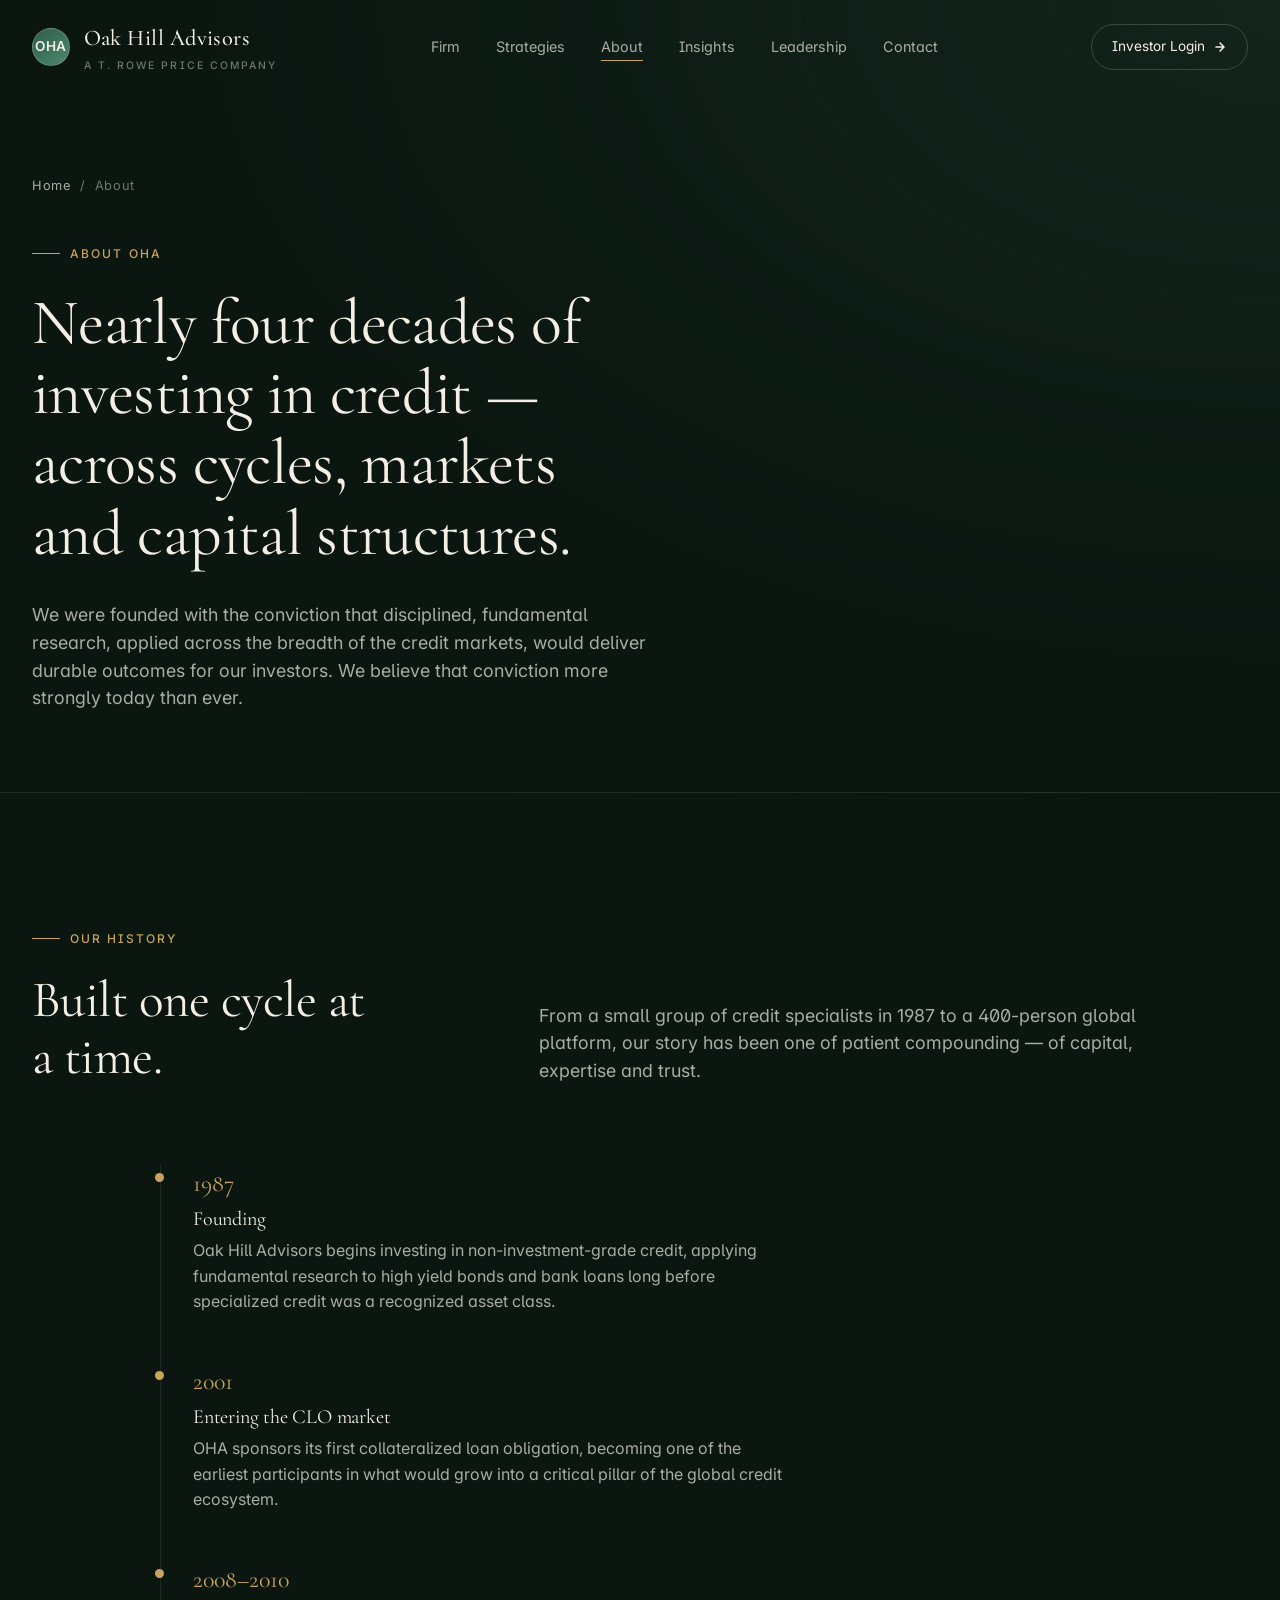
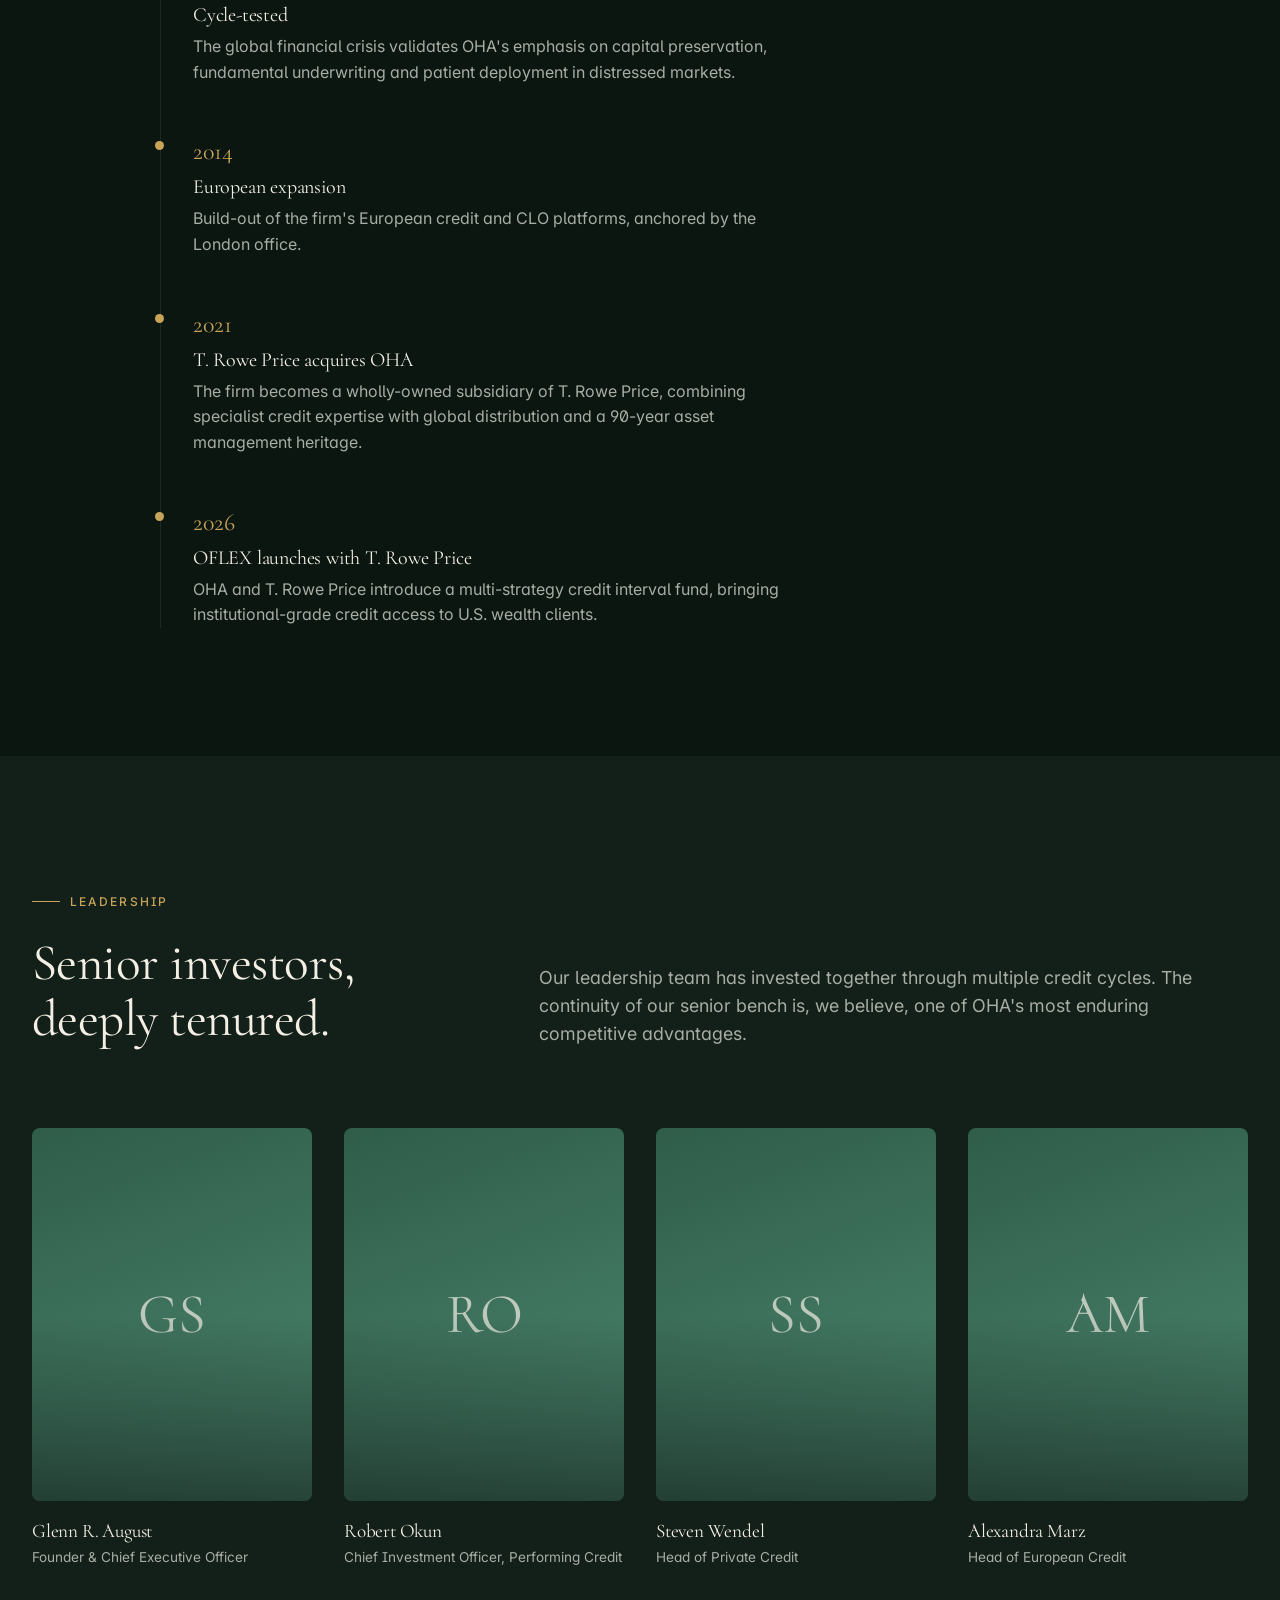
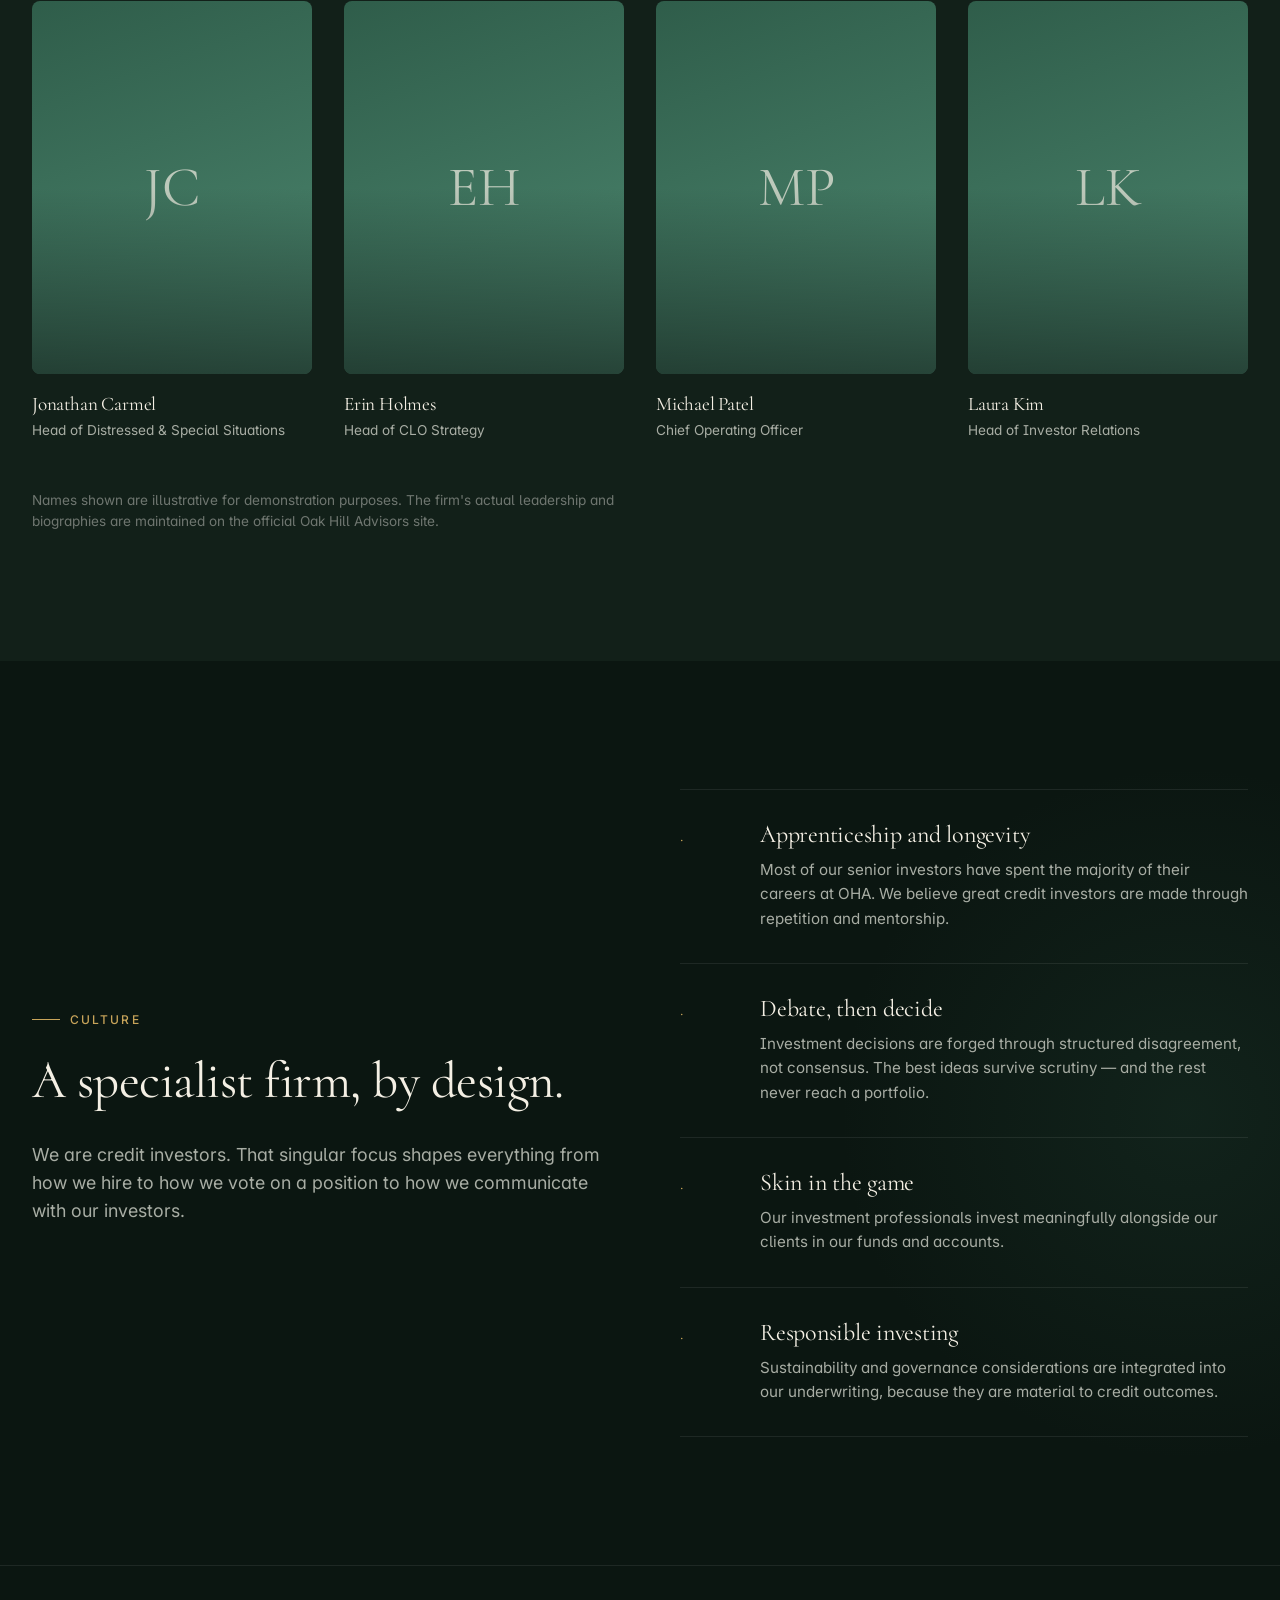
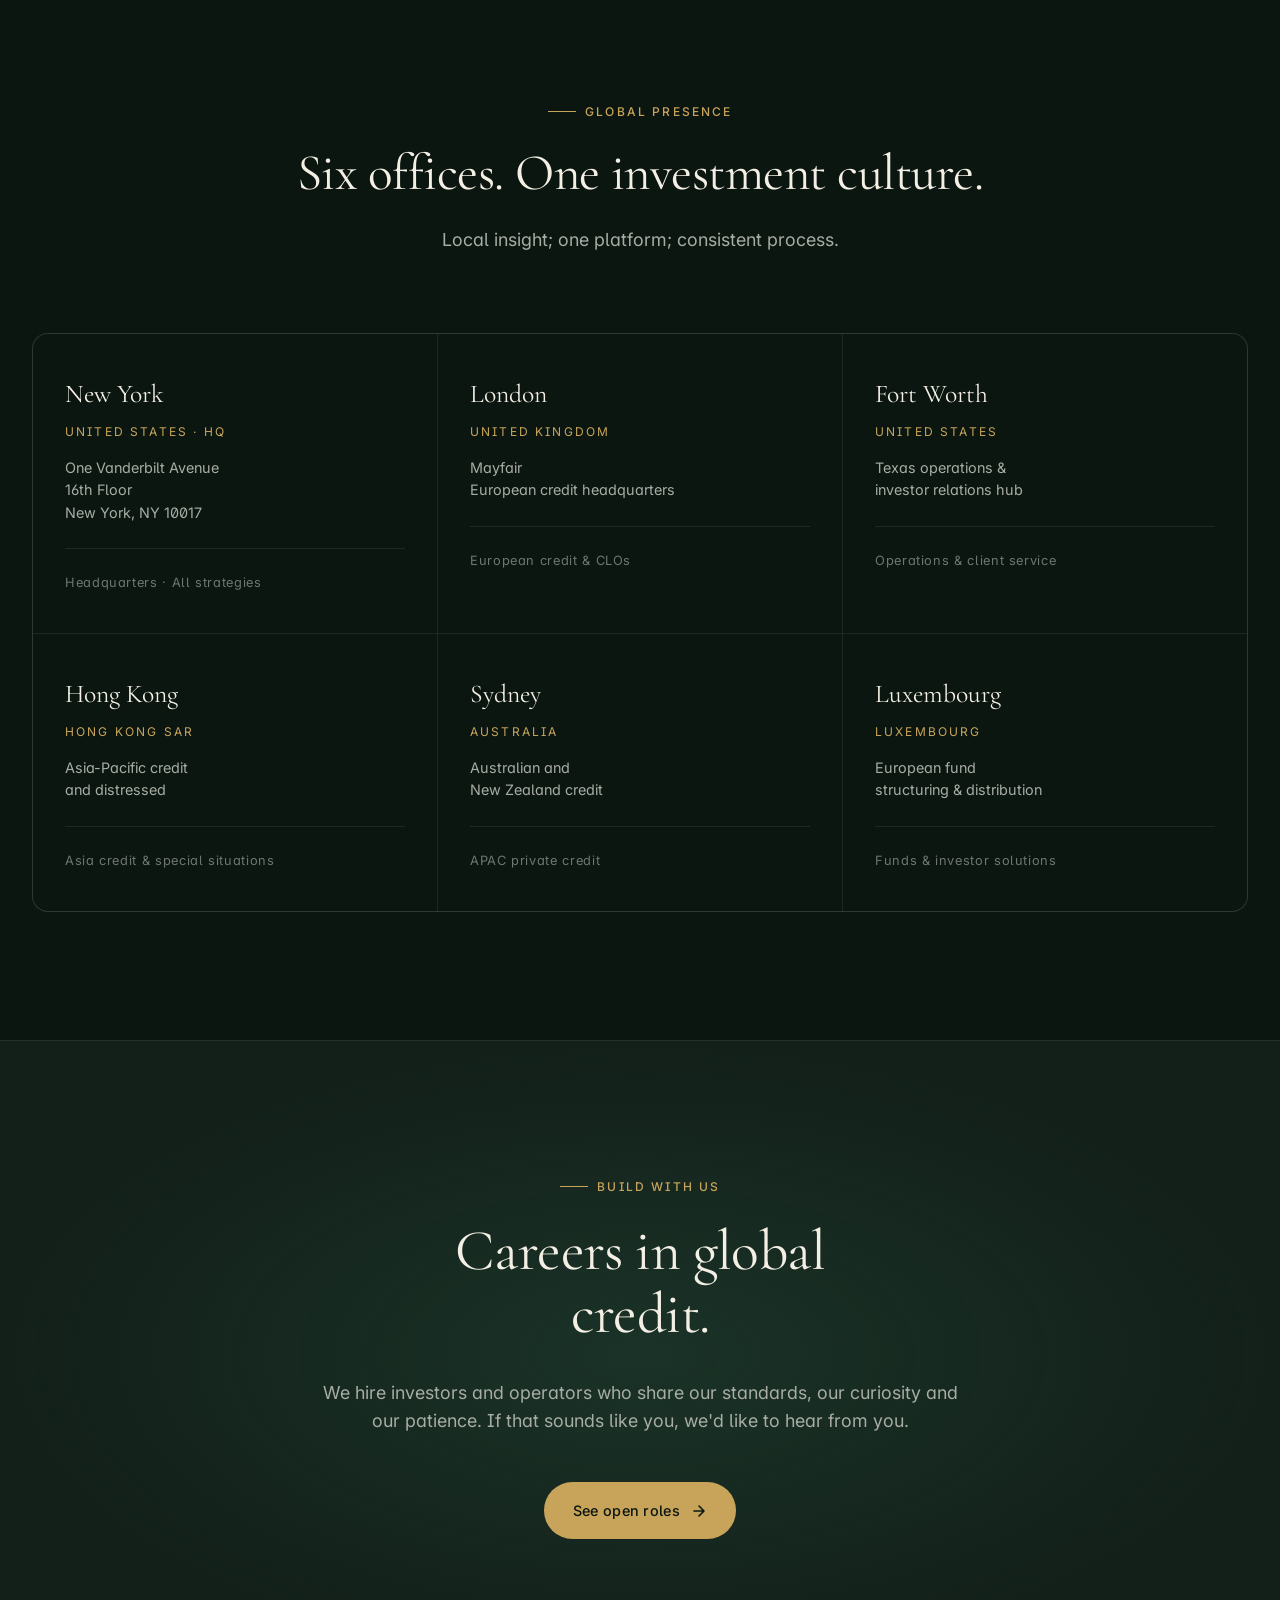
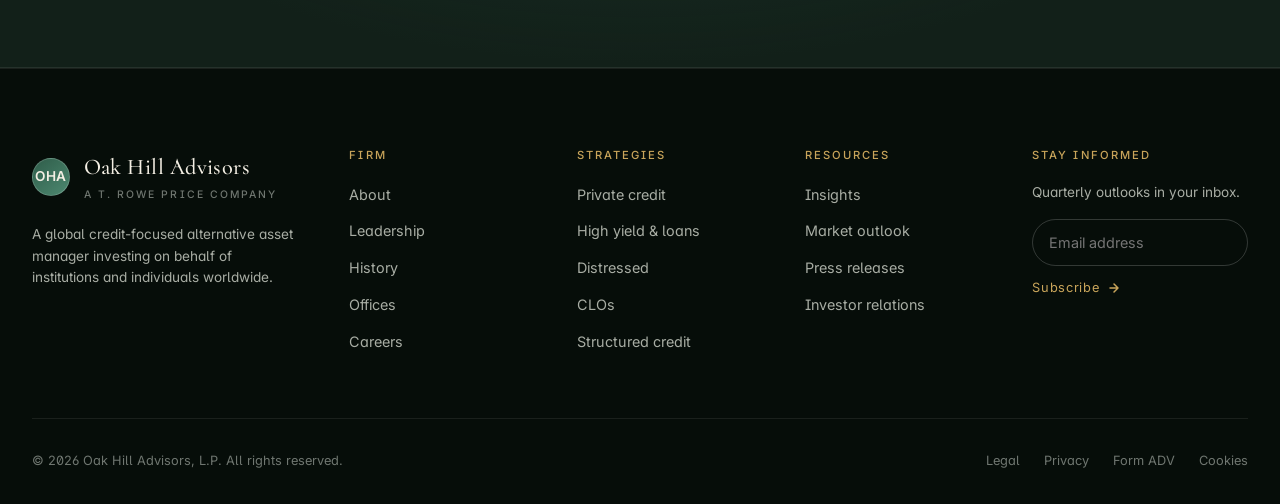
==== about.html @ a0505df0 "Redesign Oak Hill Advisors marketing site Concept redesign of oakhilladvisors.com benchmarked agains" ====
<!doctype html>
<html lang="en">
<head>
  <meta charset="utf-8" />
  <meta name="viewport" content="width=device-width, initial-scale=1" />
  <title>About — Oak Hill Advisors</title>
  <meta name="description" content="Founded in 1987, Oak Hill Advisors has invested across global credit markets for nearly four decades. Learn about our history, leadership and culture." />
  <link rel="preconnect" href="https://fonts.googleapis.com" />
  <link rel="preconnect" href="https://fonts.gstatic.com" crossorigin />
  <link href="https://fonts.googleapis.com/css2?family=Cormorant+Garamond:ital,wght@0,300;0,400;0,500;1,300;1,400&family=Inter:wght@300;400;500;600&display=swap" rel="stylesheet" />
  <link rel="stylesheet" href="assets/css/styles.css" />
  <link rel="icon" type="image/svg+xml" href="data:image/svg+xml,%3Csvg xmlns='http://www.w3.org/2000/svg' viewBox='0 0 32 32'%3E%3Ccircle cx='16' cy='16' r='15' fill='%232f5d4a'/%3E%3Ctext x='16' y='21' text-anchor='middle' font-family='Georgia' font-size='13' fill='%23f4efe4'%3EO%3C/text%3E%3C/svg%3E" />
</head>
<body>

<header class="site-header">
  <div class="container">
    <nav class="nav" aria-label="Primary">
      <a href="index.html" class="brand">
        <span class="brand-mark" aria-hidden="true"></span>
        <span class="brand-text">Oak Hill Advisors<small>A T. Rowe Price Company</small></span>
      </a>
      <ul class="nav-links">
        <li><a href="index.html">Firm</a></li>
        <li><a href="strategies.html">Strategies</a></li>
        <li><a href="about.html" class="active">About</a></li>
        <li><a href="insights.html">Insights</a></li>
        <li><a href="about.html#leadership">Leadership</a></li>
        <li><a href="contact.html">Contact</a></li>
      </ul>
      <a href="contact.html" class="nav-cta">Investor Login
        <svg width="14" height="14" viewBox="0 0 14 14" fill="none" stroke="currentColor" stroke-width="1.5"><path d="M3 7h8M7 3l4 4-4 4" stroke-linecap="round" stroke-linejoin="round"/></svg>
      </a>
      <button class="nav-toggle" aria-label="Toggle navigation"><span></span><span></span><span></span></button>
    </nav>
  </div>
</header>

<section class="page-hero">
  <div class="container">
    <div class="breadcrumbs reveal"><a href="index.html">Home</a> &nbsp;/&nbsp; About</div>
    <span class="eyebrow reveal">About OHA</span>
    <h1 class="reveal" style="--reveal-delay: 0.1s">Nearly four decades of investing in credit — across cycles, markets and capital structures.</h1>
    <p class="lead reveal" style="--reveal-delay: 0.2s">
      We were founded with the conviction that disciplined, fundamental research, applied across the breadth of the credit markets, would deliver durable outcomes for our investors. We believe that conviction more strongly today than ever.
    </p>
  </div>
</section>

<!-- History timeline -->
<section id="history">
  <div class="container">
    <div class="section-head">
      <div class="reveal">
        <span class="eyebrow">Our history</span>
        <h2 style="margin-top: 1.5rem;">Built one cycle at a time.</h2>
      </div>
      <p class="lead reveal" style="--reveal-delay: 0.1s">
        From a small group of credit specialists in 1987 to a 400-person global platform, our story has been one of patient compounding — of capital, expertise and trust.
      </p>
    </div>

    <div class="container-narrow" style="padding-left: 0;">
      <ol class="timeline">
        <li class="timeline-item reveal">
          <div class="timeline-year">1987</div>
          <h4>Founding</h4>
          <p>Oak Hill Advisors begins investing in non-investment-grade credit, applying fundamental research to high yield bonds and bank loans long before specialized credit was a recognized asset class.</p>
        </li>
        <li class="timeline-item reveal">
          <div class="timeline-year">2001</div>
          <h4>Entering the CLO market</h4>
          <p>OHA sponsors its first collateralized loan obligation, becoming one of the earliest participants in what would grow into a critical pillar of the global credit ecosystem.</p>
        </li>
        <li class="timeline-item reveal">
          <div class="timeline-year">2008–2010</div>
          <h4>Cycle-tested</h4>
          <p>The global financial crisis validates OHA's emphasis on capital preservation, fundamental underwriting and patient deployment in distressed markets.</p>
        </li>
        <li class="timeline-item reveal">
          <div class="timeline-year">2014</div>
          <h4>European expansion</h4>
          <p>Build-out of the firm's European credit and CLO platforms, anchored by the London office.</p>
        </li>
        <li class="timeline-item reveal">
          <div class="timeline-year">2021</div>
          <h4>T. Rowe Price acquires OHA</h4>
          <p>The firm becomes a wholly-owned subsidiary of T. Rowe Price, combining specialist credit expertise with global distribution and a 90-year asset management heritage.</p>
        </li>
        <li class="timeline-item reveal">
          <div class="timeline-year">2026</div>
          <h4>OFLEX launches with T. Rowe Price</h4>
          <p>OHA and T. Rowe Price introduce a multi-strategy credit interval fund, bringing institutional-grade credit access to U.S. wealth clients.</p>
        </li>
      </ol>
    </div>
  </div>
</section>

<!-- Leadership -->
<section id="leadership" style="background: var(--color-bg-elevated);">
  <div class="container">
    <div class="section-head">
      <div class="reveal">
        <span class="eyebrow">Leadership</span>
        <h2 style="margin-top: 1.5rem;">Senior investors, deeply tenured.</h2>
      </div>
      <p class="lead reveal" style="--reveal-delay: 0.1s">
        Our leadership team has invested together through multiple credit cycles. The continuity of our senior bench is, we believe, one of OHA's most enduring competitive advantages.
      </p>
    </div>

    <div class="leaders">
      <div class="leader reveal">
        <div class="leader-img"><span class="initials">GS</span></div>
        <h4>Glenn R. August</h4>
        <div class="title">Founder &amp; Chief Executive Officer</div>
      </div>
      <div class="leader reveal" style="--reveal-delay: 0.05s">
        <div class="leader-img"><span class="initials">RO</span></div>
        <h4>Robert Okun</h4>
        <div class="title">Chief Investment Officer, Performing Credit</div>
      </div>
      <div class="leader reveal" style="--reveal-delay: 0.1s">
        <div class="leader-img"><span class="initials">SS</span></div>
        <h4>Steven Wendel</h4>
        <div class="title">Head of Private Credit</div>
      </div>
      <div class="leader reveal" style="--reveal-delay: 0.15s">
        <div class="leader-img"><span class="initials">AM</span></div>
        <h4>Alexandra Marz</h4>
        <div class="title">Head of European Credit</div>
      </div>
      <div class="leader reveal">
        <div class="leader-img"><span class="initials">JC</span></div>
        <h4>Jonathan Carmel</h4>
        <div class="title">Head of Distressed &amp; Special Situations</div>
      </div>
      <div class="leader reveal" style="--reveal-delay: 0.05s">
        <div class="leader-img"><span class="initials">EH</span></div>
        <h4>Erin Holmes</h4>
        <div class="title">Head of CLO Strategy</div>
      </div>
      <div class="leader reveal" style="--reveal-delay: 0.1s">
        <div class="leader-img"><span class="initials">MP</span></div>
        <h4>Michael Patel</h4>
        <div class="title">Chief Operating Officer</div>
      </div>
      <div class="leader reveal" style="--reveal-delay: 0.15s">
        <div class="leader-img"><span class="initials">LK</span></div>
        <h4>Laura Kim</h4>
        <div class="title">Head of Investor Relations</div>
      </div>
    </div>

    <p style="margin-top: 3rem; font-size: 0.85rem; color: var(--color-text-subtle); max-width: 70ch;">
      Names shown are illustrative for demonstration purposes. The firm's actual leadership and biographies are maintained on the official Oak Hill Advisors site.
    </p>
  </div>
</section>

<!-- Culture / values -->
<section class="approach">
  <div class="container">
    <div class="approach-grid">
      <div class="reveal">
        <span class="eyebrow">Culture</span>
        <h2 style="margin-top: 1.5rem;">A specialist firm, by design.</h2>
        <p class="lead" style="margin-top: 2rem;">
          We are credit investors. That singular focus shapes everything from how we hire to how we vote on a position to how we communicate with our investors.
        </p>
      </div>

      <div class="principles reveal" style="--reveal-delay: 0.1s">
        <div class="principle">
          <span class="num">·</span>
          <div>
            <h4>Apprenticeship and longevity</h4>
            <p>Most of our senior investors have spent the majority of their careers at OHA. We believe great credit investors are made through repetition and mentorship.</p>
          </div>
        </div>
        <div class="principle">
          <span class="num">·</span>
          <div>
            <h4>Debate, then decide</h4>
            <p>Investment decisions are forged through structured disagreement, not consensus. The best ideas survive scrutiny — and the rest never reach a portfolio.</p>
          </div>
        </div>
        <div class="principle">
          <span class="num">·</span>
          <div>
            <h4>Skin in the game</h4>
            <p>Our investment professionals invest meaningfully alongside our clients in our funds and accounts.</p>
          </div>
        </div>
        <div class="principle">
          <span class="num">·</span>
          <div>
            <h4>Responsible investing</h4>
            <p>Sustainability and governance considerations are integrated into our underwriting, because they are material to credit outcomes.</p>
          </div>
        </div>
      </div>
    </div>
  </div>
</section>

<!-- Offices -->
<section class="presence" id="offices">
  <div class="container">
    <div class="presence-head reveal">
      <span class="eyebrow">Global presence</span>
      <h2 style="margin-top: 1.5rem;">Six offices. One investment culture.</h2>
      <p class="lead">Local insight; one platform; consistent process.</p>
    </div>

    <div class="offices reveal">
      <div class="office">
        <div class="city">New York</div>
        <div class="country">United States · HQ</div>
        <div class="addr">One Vanderbilt Avenue<br/>16th Floor<br/>New York, NY 10017</div>
        <div class="role">Headquarters · All strategies</div>
      </div>
      <div class="office">
        <div class="city">London</div>
        <div class="country">United Kingdom</div>
        <div class="addr">Mayfair<br/>European credit headquarters</div>
        <div class="role">European credit &amp; CLOs</div>
      </div>
      <div class="office">
        <div class="city">Fort Worth</div>
        <div class="country">United States</div>
        <div class="addr">Texas operations &amp;<br/>investor relations hub</div>
        <div class="role">Operations &amp; client service</div>
      </div>
      <div class="office">
        <div class="city">Hong Kong</div>
        <div class="country">Hong Kong SAR</div>
        <div class="addr">Asia-Pacific credit<br/>and distressed</div>
        <div class="role">Asia credit &amp; special situations</div>
      </div>
      <div class="office">
        <div class="city">Sydney</div>
        <div class="country">Australia</div>
        <div class="addr">Australian and<br/>New Zealand credit</div>
        <div class="role">APAC private credit</div>
      </div>
      <div class="office">
        <div class="city">Luxembourg</div>
        <div class="country">Luxembourg</div>
        <div class="addr">European fund<br/>structuring &amp; distribution</div>
        <div class="role">Funds &amp; investor solutions</div>
      </div>
    </div>
  </div>
</section>

<section class="cta">
  <div class="container">
    <span class="eyebrow reveal">Build with us</span>
    <h2 class="reveal" style="--reveal-delay: 0.1s; margin-top: 1.5rem;">Careers in global credit.</h2>
    <p class="lead reveal" style="--reveal-delay: 0.2s">
      We hire investors and operators who share our standards, our curiosity and our patience. If that sounds like you, we'd like to hear from you.
    </p>
    <div class="reveal" style="--reveal-delay: 0.3s">
      <a href="contact.html#careers" class="btn btn-primary">
        See open roles
        <svg class="arrow" width="16" height="16" viewBox="0 0 16 16" fill="none" stroke="currentColor" stroke-width="1.6"><path d="M3 8h10M8 3l5 5-5 5" stroke-linecap="round" stroke-linejoin="round"/></svg>
      </a>
    </div>
  </div>
</section>

<footer class="site-footer">
  <div class="container">
    <div class="footer-grid">
      <div class="footer-brand">
        <a href="index.html" class="brand">
          <span class="brand-mark" aria-hidden="true"></span>
          <span class="brand-text">Oak Hill Advisors<small>A T. Rowe Price Company</small></span>
        </a>
        <p>A global credit-focused alternative asset manager investing on behalf of institutions and individuals worldwide.</p>
      </div>
      <div class="footer-col"><h5>Firm</h5><ul><li><a href="about.html">About</a></li><li><a href="#leadership">Leadership</a></li><li><a href="#history">History</a></li><li><a href="#offices">Offices</a></li><li><a href="contact.html#careers">Careers</a></li></ul></div>
      <div class="footer-col"><h5>Strategies</h5><ul><li><a href="strategies.html#private-credit">Private credit</a></li><li><a href="strategies.html#high-yield">High yield &amp; loans</a></li><li><a href="strategies.html#distressed">Distressed</a></li><li><a href="strategies.html#clo">CLOs</a></li><li><a href="strategies.html#structured">Structured credit</a></li></ul></div>
      <div class="footer-col"><h5>Resources</h5><ul><li><a href="insights.html">Insights</a></li><li><a href="insights.html">Market outlook</a></li><li><a href="insights.html">Press releases</a></li><li><a href="contact.html">Investor relations</a></li></ul></div>
      <div class="footer-col footer-newsletter">
        <h5>Stay informed</h5>
        <p style="font-size: 0.85rem; color: var(--color-text-muted);">Quarterly outlooks in your inbox.</p>
        <form onsubmit="event.preventDefault(); this.querySelector('button').textContent='Subscribed ✓';">
          <input type="email" placeholder="Email address" required />
          <button type="submit">Subscribe
            <svg width="14" height="14" viewBox="0 0 14 14" fill="none" stroke="currentColor" stroke-width="1.5"><path d="M3 7h8M7 3l4 4-4 4" stroke-linecap="round" stroke-linejoin="round"/></svg>
          </button>
        </form>
      </div>
    </div>
    <div class="footer-bottom">
      <div>© 2026 Oak Hill Advisors, L.P. All rights reserved.</div>
      <div class="legal"><a href="#">Legal</a><a href="#">Privacy</a><a href="#">Form ADV</a><a href="#">Cookies</a></div>
    </div>
  </div>
</footer>

<script src="assets/js/main.js"></script>
</body>
</html>
---- assets/css/styles.css ----
/* ============================================================
   Oak Hill Advisors — Redesign
   Sophisticated institutional credit asset manager
   ============================================================ */

:root {
  --color-bg: #0b1611;
  --color-bg-elevated: #122019;
  --color-surface: #182a22;
  --color-line: rgba(255, 255, 255, 0.08);
  --color-line-strong: rgba(255, 255, 255, 0.18);
  --color-text: #ecece4;
  --color-text-muted: #a8ada4;
  --color-text-subtle: #6f7670;
  --color-accent: #c8a45a;       /* warm gold */
  --color-accent-hover: #d9b870;
  --color-oak: #2f5d4a;           /* oak green */
  --color-oak-light: #4d8870;
  --color-cream: #f4efe4;
  --color-danger: #c45a4f;

  --font-serif: 'Cormorant Garamond', 'Times New Roman', Georgia, serif;
  --font-sans: 'Inter', -apple-system, BlinkMacSystemFont, 'Segoe UI', sans-serif;

  --radius-sm: 4px;
  --radius-md: 8px;
  --radius-lg: 16px;

  --container: 1280px;
  --container-narrow: 960px;

  --ease-out: cubic-bezier(0.16, 1, 0.3, 1);
  --ease-in-out: cubic-bezier(0.65, 0, 0.35, 1);

  --shadow-lg: 0 30px 60px -20px rgba(0, 0, 0, 0.6);
}

* { box-sizing: border-box; margin: 0; padding: 0; }

html { scroll-behavior: smooth; -webkit-text-size-adjust: 100%; }

body {
  font-family: var(--font-sans);
  font-size: 16px;
  line-height: 1.6;
  color: var(--color-text);
  background: var(--color-bg);
  font-feature-settings: 'ss01', 'ss02', 'cv11';
  text-rendering: optimizeLegibility;
  -webkit-font-smoothing: antialiased;
  -moz-osx-font-smoothing: grayscale;
}

img, svg, video { display: block; max-width: 100%; }
a { color: inherit; text-decoration: none; }
button { font: inherit; cursor: pointer; border: none; background: none; color: inherit; }
ul, ol { list-style: none; }

::selection { background: var(--color-accent); color: var(--color-bg); }

/* Typography */
h1, h2, h3, h4, h5 {
  font-family: var(--font-serif);
  font-weight: 400;
  letter-spacing: -0.01em;
  line-height: 1.1;
  color: var(--color-cream);
}

h1 { font-size: clamp(2.6rem, 6vw, 5.5rem); }
h2 { font-size: clamp(2rem, 4vw, 3.5rem); }
h3 { font-size: clamp(1.4rem, 2.2vw, 2rem); }
h4 { font-size: 1.25rem; }

.eyebrow {
  font-family: var(--font-sans);
  font-size: 0.75rem;
  letter-spacing: 0.18em;
  text-transform: uppercase;
  color: var(--color-accent);
  font-weight: 500;
  display: inline-flex;
  align-items: center;
  gap: 0.6rem;
}

.eyebrow::before {
  content: '';
  display: inline-block;
  width: 28px;
  height: 1px;
  background: var(--color-accent);
}

.lead {
  font-size: clamp(1.05rem, 1.4vw, 1.25rem);
  color: var(--color-text-muted);
  max-width: 60ch;
  line-height: 1.55;
}

/* Layout */
.container {
  width: 100%;
  max-width: var(--container);
  margin: 0 auto;
  padding: 0 2rem;
}

.container-narrow {
  max-width: var(--container-narrow);
  margin: 0 auto;
  padding: 0 2rem;
}

section { padding: clamp(5rem, 10vw, 9rem) 0; position: relative; }

/* ============================================================
   Header / Navigation
   ============================================================ */

.site-header {
  position: fixed;
  inset: 0 0 auto 0;
  z-index: 100;
  padding: 1.25rem 0;
  background: rgba(11, 22, 17, 0);
  backdrop-filter: blur(0);
  transition: background 0.3s var(--ease-out), backdrop-filter 0.3s var(--ease-out), padding 0.3s var(--ease-out), border-color 0.3s;
  border-bottom: 1px solid transparent;
}

.site-header.is-scrolled {
  background: rgba(11, 22, 17, 0.85);
  backdrop-filter: blur(16px);
  padding: 0.75rem 0;
  border-bottom-color: var(--color-line);
}

.nav {
  display: flex;
  align-items: center;
  justify-content: space-between;
  gap: 2rem;
}

.brand {
  display: flex;
  align-items: center;
  gap: 0.85rem;
  font-family: var(--font-serif);
  font-size: 1.4rem;
  letter-spacing: 0.02em;
  color: var(--color-cream);
}

.brand-mark {
  width: 38px; height: 38px;
  border-radius: 50%;
  background: linear-gradient(140deg, var(--color-oak) 0%, var(--color-oak-light) 100%);
  display: grid;
  place-items: center;
  font-weight: 600;
  font-family: var(--font-sans);
  font-size: 0.85rem;
  letter-spacing: 0.05em;
  color: var(--color-cream);
  border: 1px solid var(--color-line-strong);
}

.brand-mark::before {
  content: 'OHA';
}

.brand-text { font-weight: 500; }
.brand-text small {
  display: block;
  font-family: var(--font-sans);
  font-size: 0.65rem;
  letter-spacing: 0.2em;
  text-transform: uppercase;
  color: var(--color-text-subtle);
  margin-top: 2px;
}

.nav-links {
  display: flex;
  align-items: center;
  gap: 2.25rem;
}

.nav-links a {
  font-size: 0.9rem;
  color: var(--color-text-muted);
  transition: color 0.2s;
  position: relative;
  padding: 0.25rem 0;
}

.nav-links a:hover { color: var(--color-cream); }

.nav-links a.active::after,
.nav-links a:hover::after {
  content: '';
  position: absolute;
  inset: auto 0 -2px 0;
  height: 1px;
  background: var(--color-accent);
}

.nav-cta {
  display: inline-flex;
  align-items: center;
  gap: 0.5rem;
  padding: 0.7rem 1.25rem;
  border: 1px solid var(--color-line-strong);
  border-radius: 999px;
  font-size: 0.85rem;
  color: var(--color-cream);
  transition: all 0.25s var(--ease-out);
}

.nav-cta:hover {
  border-color: var(--color-accent);
  color: var(--color-accent);
}

.nav-toggle {
  display: none;
  width: 40px; height: 40px;
  border-radius: 4px;
  position: relative;
}

.nav-toggle span {
  position: absolute;
  left: 10px; right: 10px;
  height: 1px;
  background: var(--color-cream);
  transition: transform 0.3s var(--ease-out), opacity 0.3s;
}

.nav-toggle span:nth-child(1) { top: 14px; }
.nav-toggle span:nth-child(2) { top: 19px; }
.nav-toggle span:nth-child(3) { top: 24px; }

.nav-toggle.is-open span:nth-child(1) { transform: translateY(5px) rotate(45deg); }
.nav-toggle.is-open span:nth-child(2) { opacity: 0; }
.nav-toggle.is-open span:nth-child(3) { transform: translateY(-5px) rotate(-45deg); }

/* ============================================================
   Hero
   ============================================================ */

.hero {
  min-height: 100vh;
  display: flex;
  align-items: center;
  position: relative;
  overflow: hidden;
  padding: 9rem 0 6rem;
  background:
    radial-gradient(ellipse at top right, rgba(47, 93, 74, 0.25) 0%, transparent 60%),
    radial-gradient(ellipse at bottom left, rgba(200, 164, 90, 0.08) 0%, transparent 60%),
    var(--color-bg);
}

.hero::before {
  content: '';
  position: absolute;
  inset: 0;
  background-image:
    linear-gradient(rgba(255,255,255,0.025) 1px, transparent 1px),
    linear-gradient(90deg, rgba(255,255,255,0.025) 1px, transparent 1px);
  background-size: 80px 80px;
  mask-image: radial-gradient(ellipse at center, black 30%, transparent 70%);
  pointer-events: none;
}

.hero-inner {
  position: relative;
  z-index: 1;
  display: grid;
  grid-template-columns: 1.4fr 1fr;
  gap: 5rem;
  align-items: end;
}

.hero-headline {
  font-size: clamp(3rem, 7vw, 6.2rem);
  letter-spacing: -0.02em;
  line-height: 0.98;
}

.hero-headline em {
  font-style: italic;
  color: var(--color-accent);
  font-weight: 300;
}

.hero-subhead {
  margin-top: 2rem;
  font-size: clamp(1.05rem, 1.5vw, 1.3rem);
  color: var(--color-text-muted);
  max-width: 56ch;
  line-height: 1.55;
}

.hero-actions {
  margin-top: 3rem;
  display: flex;
  gap: 1rem;
  flex-wrap: wrap;
}

.btn {
  display: inline-flex;
  align-items: center;
  gap: 0.7rem;
  padding: 1rem 1.75rem;
  border-radius: 999px;
  font-size: 0.9rem;
  font-weight: 500;
  letter-spacing: 0.02em;
  transition: all 0.3s var(--ease-out);
  border: 1px solid transparent;
  white-space: nowrap;
}

.btn-primary {
  background: var(--color-accent);
  color: var(--color-bg);
}
.btn-primary:hover {
  background: var(--color-accent-hover);
  transform: translateY(-1px);
}

.btn-ghost {
  border-color: var(--color-line-strong);
  color: var(--color-cream);
}
.btn-ghost:hover {
  border-color: var(--color-cream);
  background: rgba(255,255,255,0.03);
}

.btn .arrow { transition: transform 0.3s var(--ease-out); }
.btn:hover .arrow { transform: translateX(4px); }

.hero-meta {
  border-left: 1px solid var(--color-line);
  padding-left: 2rem;
  display: flex;
  flex-direction: column;
  gap: 2rem;
}

.hero-meta-item .label {
  font-size: 0.7rem;
  letter-spacing: 0.18em;
  text-transform: uppercase;
  color: var(--color-text-subtle);
}

.hero-meta-item .value {
  font-family: var(--font-serif);
  font-size: 2.4rem;
  color: var(--color-cream);
  line-height: 1;
  margin-top: 0.5rem;
}

.hero-meta-item .desc {
  margin-top: 0.4rem;
  font-size: 0.85rem;
  color: var(--color-text-muted);
}

.hero-scroll {
  position: absolute;
  bottom: 2.5rem;
  left: 50%;
  transform: translateX(-50%);
  font-size: 0.7rem;
  letter-spacing: 0.2em;
  text-transform: uppercase;
  color: var(--color-text-subtle);
  display: flex;
  flex-direction: column;
  align-items: center;
  gap: 0.8rem;
}

.hero-scroll::after {
  content: '';
  width: 1px; height: 36px;
  background: linear-gradient(to bottom, var(--color-accent), transparent);
  animation: scroll-pulse 2.4s var(--ease-in-out) infinite;
}

@keyframes scroll-pulse {
  0%, 100% { opacity: 0.4; transform: scaleY(0.6); transform-origin: top; }
  50% { opacity: 1; transform: scaleY(1); }
}

/* ============================================================
   Section: Stats / Marquee
   ============================================================ */

.stats-band {
  border-top: 1px solid var(--color-line);
  border-bottom: 1px solid var(--color-line);
  padding: 4rem 0;
  background: var(--color-bg-elevated);
}

.stats-grid {
  display: grid;
  grid-template-columns: repeat(4, 1fr);
  gap: 1px;
  background: var(--color-line);
  border: 1px solid var(--color-line);
}

.stat {
  background: var(--color-bg-elevated);
  padding: 2.5rem 2rem;
}

.stat .num {
  font-family: var(--font-serif);
  font-size: clamp(2.4rem, 4vw, 3.6rem);
  color: var(--color-cream);
  line-height: 1;
}

.stat .num span { color: var(--color-accent); }

.stat .lbl {
  margin-top: 0.75rem;
  font-size: 0.85rem;
  color: var(--color-text-muted);
  line-height: 1.5;
}

/* ============================================================
   Section: Intro / About
   ============================================================ */

.intro {
  padding: clamp(6rem, 12vw, 10rem) 0;
}

.intro-grid {
  display: grid;
  grid-template-columns: 1fr 1.4fr;
  gap: 6rem;
  align-items: start;
}

.intro-grid h2 {
  font-size: clamp(2rem, 3.5vw, 3.2rem);
}

.intro-body p + p { margin-top: 1.4rem; }

.intro-body p {
  font-size: 1.1rem;
  color: var(--color-text-muted);
  line-height: 1.65;
}

.intro-body strong {
  color: var(--color-cream);
  font-weight: 500;
}

.intro-link {
  display: inline-flex;
  align-items: center;
  gap: 0.6rem;
  margin-top: 2.5rem;
  color: var(--color-accent);
  font-size: 0.9rem;
  letter-spacing: 0.05em;
  border-bottom: 1px solid var(--color-accent);
  padding-bottom: 0.4rem;
  transition: gap 0.3s var(--ease-out);
}

.intro-link:hover { gap: 1rem; }

/* ============================================================
   Section: Strategies
   ============================================================ */

.strategies {
  background: linear-gradient(180deg, var(--color-bg) 0%, var(--color-bg-elevated) 100%);
}

.section-head {
  display: grid;
  grid-template-columns: 1fr 1.6fr;
  gap: 4rem;
  align-items: end;
  margin-bottom: 5rem;
}

.section-head h2 { max-width: 14ch; }

.strategy-grid {
  display: grid;
  grid-template-columns: repeat(2, 1fr);
  gap: 1.5rem;
}

.strategy-card {
  position: relative;
  background: var(--color-surface);
  border: 1px solid var(--color-line);
  border-radius: var(--radius-lg);
  padding: 2.5rem;
  overflow: hidden;
  transition: all 0.4s var(--ease-out);
  cursor: pointer;
  min-height: 320px;
  display: flex;
  flex-direction: column;
}

.strategy-card::before {
  content: '';
  position: absolute;
  inset: 0;
  background: radial-gradient(circle at 100% 0%, rgba(200, 164, 90, 0.08) 0%, transparent 50%);
  opacity: 0;
  transition: opacity 0.4s;
  pointer-events: none;
}

.strategy-card:hover {
  border-color: var(--color-accent);
  transform: translateY(-4px);
  box-shadow: var(--shadow-lg);
}

.strategy-card:hover::before { opacity: 1; }

.strategy-card .index {
  font-family: var(--font-serif);
  color: var(--color-accent);
  font-size: 0.95rem;
  letter-spacing: 0.05em;
}

.strategy-card h3 {
  margin-top: 1.5rem;
  font-size: 1.85rem;
}

.strategy-card p {
  margin-top: 1rem;
  color: var(--color-text-muted);
  font-size: 0.95rem;
  line-height: 1.6;
  flex: 1;
}

.strategy-card .meta {
  margin-top: 2rem;
  padding-top: 1.5rem;
  border-top: 1px solid var(--color-line);
  display: flex;
  justify-content: space-between;
  align-items: center;
  font-size: 0.8rem;
  letter-spacing: 0.08em;
  text-transform: uppercase;
  color: var(--color-text-subtle);
}

.strategy-card .meta .figure {
  color: var(--color-accent);
  font-family: var(--font-serif);
  font-size: 1.5rem;
  text-transform: none;
  letter-spacing: 0;
}

.strategy-card .arrow-icon {
  transition: transform 0.3s var(--ease-out);
}

.strategy-card:hover .arrow-icon { transform: translate(4px, -4px); }

/* ============================================================
   Section: Approach
   ============================================================ */

.approach {
  background: var(--color-bg);
  position: relative;
  overflow: hidden;
}

.approach::after {
  content: '';
  position: absolute;
  top: 50%; right: -20%;
  transform: translateY(-50%);
  width: 700px; height: 700px;
  background: radial-gradient(circle, rgba(47, 93, 74, 0.18) 0%, transparent 70%);
  pointer-events: none;
}

.approach-grid {
  position: relative;
  z-index: 1;
  display: grid;
  grid-template-columns: 1fr 1fr;
  gap: 5rem;
  align-items: center;
}

.principles { display: flex; flex-direction: column; gap: 0; }

.principle {
  border-top: 1px solid var(--color-line);
  padding: 2rem 0;
  display: grid;
  grid-template-columns: 56px 1fr;
  gap: 1.5rem;
  transition: padding 0.3s var(--ease-out);
  cursor: default;
}

.principle:last-child { border-bottom: 1px solid var(--color-line); }

.principle:hover { padding-left: 0.5rem; }

.principle .num {
  font-family: var(--font-serif);
  color: var(--color-accent);
  font-size: 1.1rem;
  letter-spacing: 0.05em;
  padding-top: 0.2rem;
}

.principle h4 {
  font-family: var(--font-serif);
  font-size: 1.5rem;
  font-weight: 400;
  margin-bottom: 0.6rem;
}

.principle p {
  color: var(--color-text-muted);
  font-size: 0.95rem;
  line-height: 1.6;
}

/* ============================================================
   Section: Insights
   ============================================================ */

.insights {
  background: var(--color-bg-elevated);
}

.insights-grid {
  display: grid;
  grid-template-columns: 1.4fr 1fr 1fr;
  gap: 1.5rem;
}

.insight {
  background: var(--color-surface);
  border: 1px solid var(--color-line);
  border-radius: var(--radius-lg);
  overflow: hidden;
  transition: all 0.3s var(--ease-out);
  display: flex;
  flex-direction: column;
}

.insight:hover {
  border-color: var(--color-line-strong);
  transform: translateY(-3px);
}

.insight-img {
  aspect-ratio: 16/9;
  background: var(--color-oak);
  position: relative;
  overflow: hidden;
}

.insight-img.gradient-1 { background: linear-gradient(135deg, #2f5d4a 0%, #4d8870 100%); }
.insight-img.gradient-2 { background: linear-gradient(135deg, #1a3a2c 0%, #2f5d4a 100%); }
.insight-img.gradient-3 { background: linear-gradient(135deg, #c8a45a 0%, #8a6f3a 100%); }
.insight-img.gradient-4 { background: linear-gradient(135deg, #2a3935 0%, #1a2620 100%); }

.insight-img::after {
  content: '';
  position: absolute;
  inset: 0;
  background:
    radial-gradient(circle at 30% 30%, rgba(255,255,255,0.15) 0%, transparent 50%),
    repeating-linear-gradient(45deg, transparent 0 20px, rgba(0,0,0,0.05) 20px 21px);
}

.insight-body { padding: 1.75rem 1.75rem 2rem; flex: 1; display: flex; flex-direction: column; }

.insight-tag {
  font-size: 0.7rem;
  letter-spacing: 0.16em;
  text-transform: uppercase;
  color: var(--color-accent);
}

.insight h3 {
  font-size: 1.3rem;
  margin-top: 0.8rem;
  line-height: 1.25;
}

.insight:first-child h3 { font-size: 1.7rem; }

.insight p {
  color: var(--color-text-muted);
  font-size: 0.9rem;
  margin-top: 0.8rem;
  line-height: 1.55;
  flex: 1;
}

.insight-meta {
  margin-top: 1.5rem;
  display: flex;
  justify-content: space-between;
  font-size: 0.75rem;
  color: var(--color-text-subtle);
  letter-spacing: 0.05em;
}

/* ============================================================
   Section: Global Presence
   ============================================================ */

.presence {
  background: var(--color-bg);
  border-top: 1px solid var(--color-line);
}

.presence-head {
  text-align: center;
  margin-bottom: 5rem;
  max-width: 720px;
  margin-left: auto;
  margin-right: auto;
}

.presence-head .lead { margin: 1.5rem auto 0; }

.offices {
  display: grid;
  grid-template-columns: repeat(3, 1fr);
  gap: 1px;
  background: var(--color-line);
  border: 1px solid var(--color-line);
  border-radius: var(--radius-lg);
  overflow: hidden;
}

.office {
  background: var(--color-bg);
  padding: 2.5rem 2rem;
  transition: background 0.3s;
}

.office:hover { background: var(--color-bg-elevated); }

.office .city {
  font-family: var(--font-serif);
  font-size: 1.6rem;
  color: var(--color-cream);
}

.office .country {
  font-size: 0.75rem;
  letter-spacing: 0.18em;
  text-transform: uppercase;
  color: var(--color-accent);
  margin-top: 0.4rem;
}

.office .addr {
  margin-top: 1rem;
  font-size: 0.9rem;
  color: var(--color-text-muted);
  line-height: 1.55;
}

.office .role {
  margin-top: 1.5rem;
  padding-top: 1.5rem;
  border-top: 1px solid var(--color-line);
  font-size: 0.8rem;
  color: var(--color-text-subtle);
  letter-spacing: 0.05em;
}

/* ============================================================
   Section: CTA
   ============================================================ */

.cta {
  background:
    radial-gradient(ellipse at center, rgba(47, 93, 74, 0.3) 0%, transparent 70%),
    var(--color-bg-elevated);
  text-align: center;
  border-top: 1px solid var(--color-line);
  border-bottom: 1px solid var(--color-line);
}

.cta h2 {
  max-width: 18ch;
  margin: 0 auto;
  font-size: clamp(2.2rem, 4.5vw, 4rem);
}

.cta .lead { margin: 2rem auto 3rem; }

/* ============================================================
   Footer
   ============================================================ */

.site-footer {
  background: #060d09;
  padding: 5rem 0 2rem;
  border-top: 1px solid var(--color-line);
}

.footer-grid {
  display: grid;
  grid-template-columns: 1.5fr 1fr 1fr 1fr 1.2fr;
  gap: 3rem;
  margin-bottom: 4rem;
}

.footer-brand .brand { margin-bottom: 1.25rem; }
.footer-brand p {
  font-size: 0.85rem;
  color: var(--color-text-muted);
  line-height: 1.6;
  max-width: 32ch;
}

.footer-col h5 {
  font-family: var(--font-sans);
  font-size: 0.7rem;
  letter-spacing: 0.18em;
  text-transform: uppercase;
  color: var(--color-accent);
  margin-bottom: 1.25rem;
  font-weight: 500;
}

.footer-col ul { display: flex; flex-direction: column; gap: 0.7rem; }

.footer-col a {
  font-size: 0.9rem;
  color: var(--color-text-muted);
  transition: color 0.2s;
}
.footer-col a:hover { color: var(--color-cream); }

.footer-newsletter input {
  width: 100%;
  padding: 0.85rem 1rem;
  background: transparent;
  border: 1px solid var(--color-line-strong);
  border-radius: 999px;
  color: var(--color-cream);
  font-family: inherit;
  font-size: 0.9rem;
  margin-top: 1rem;
}
.footer-newsletter input:focus {
  outline: none;
  border-color: var(--color-accent);
}

.footer-newsletter button {
  margin-top: 0.75rem;
  font-size: 0.8rem;
  letter-spacing: 0.05em;
  color: var(--color-accent);
  display: inline-flex;
  align-items: center;
  gap: 0.5rem;
  transition: gap 0.3s;
}
.footer-newsletter button:hover { gap: 0.85rem; }

.footer-bottom {
  padding-top: 2rem;
  border-top: 1px solid var(--color-line);
  display: flex;
  justify-content: space-between;
  align-items: center;
  flex-wrap: wrap;
  gap: 1rem;
  font-size: 0.8rem;
  color: var(--color-text-subtle);
}

.footer-bottom .legal { display: flex; gap: 1.5rem; }
.footer-bottom .legal a:hover { color: var(--color-cream); }

/* ============================================================
   Reveal animations
   ============================================================ */

.reveal {
  opacity: 0;
  transform: translateY(28px);
  transition: opacity 0.9s var(--ease-out), transform 0.9s var(--ease-out);
  transition-delay: var(--reveal-delay, 0s);
}

.reveal.is-visible {
  opacity: 1;
  transform: none;
}

/* ============================================================
   Sub-page (about, strategies, insights, contact)
   ============================================================ */

.page-hero {
  padding: 11rem 0 5rem;
  border-bottom: 1px solid var(--color-line);
  background:
    radial-gradient(ellipse at top right, rgba(47, 93, 74, 0.2) 0%, transparent 60%),
    var(--color-bg);
}

.page-hero .eyebrow { margin-bottom: 1.5rem; }

.page-hero h1 {
  font-size: clamp(2.4rem, 5vw, 4.5rem);
  max-width: 18ch;
}

.page-hero .lead { margin-top: 2rem; max-width: 56ch; }

.breadcrumbs {
  font-size: 0.8rem;
  letter-spacing: 0.05em;
  color: var(--color-text-subtle);
  margin-bottom: 2.5rem;
}
.breadcrumbs a { color: var(--color-text-muted); }
.breadcrumbs a:hover { color: var(--color-accent); }

/* Strategy detail blocks */
.strategy-detail {
  display: grid;
  grid-template-columns: 1fr 1.6fr;
  gap: 5rem;
  padding: 5rem 0;
  border-bottom: 1px solid var(--color-line);
  align-items: start;
}

.strategy-detail:last-of-type { border-bottom: none; }

.strategy-detail h2 { font-size: clamp(1.8rem, 3vw, 2.6rem); }

.strategy-detail .stats-mini {
  display: flex;
  gap: 2.5rem;
  margin-top: 2.5rem;
  padding-top: 2rem;
  border-top: 1px solid var(--color-line);
}

.stat-mini .num {
  font-family: var(--font-serif);
  font-size: 2rem;
  color: var(--color-accent);
}
.stat-mini .lbl {
  font-size: 0.75rem;
  letter-spacing: 0.12em;
  text-transform: uppercase;
  color: var(--color-text-subtle);
  margin-top: 0.4rem;
}

.strategy-detail-body p + p { margin-top: 1.2rem; }

.strategy-detail-body ul {
  margin-top: 2rem;
  display: grid;
  grid-template-columns: repeat(2, 1fr);
  gap: 1rem 2rem;
}

.strategy-detail-body li {
  position: relative;
  padding-left: 1.5rem;
  color: var(--color-text-muted);
  font-size: 0.95rem;
}

.strategy-detail-body li::before {
  content: '';
  position: absolute;
  left: 0; top: 0.7em;
  width: 8px; height: 1px;
  background: var(--color-accent);
}

/* Leadership */
.leaders {
  display: grid;
  grid-template-columns: repeat(4, 1fr);
  gap: 2rem;
}

.leader {
  text-align: left;
}

.leader-img {
  aspect-ratio: 3/4;
  background: linear-gradient(160deg, var(--color-oak) 0%, var(--color-oak-light) 100%);
  border-radius: var(--radius-md);
  margin-bottom: 1.25rem;
  position: relative;
  overflow: hidden;
}

.leader-img::after {
  content: '';
  position: absolute;
  inset: 0;
  background: linear-gradient(180deg, transparent 50%, rgba(0,0,0,0.5) 100%);
}

.leader-img .initials {
  position: absolute;
  inset: 0;
  display: grid;
  place-items: center;
  font-family: var(--font-serif);
  font-size: 3.5rem;
  color: var(--color-cream);
  opacity: 0.7;
}

.leader h4 { font-size: 1.2rem; }
.leader .title {
  font-size: 0.85rem;
  color: var(--color-text-muted);
  margin-top: 0.3rem;
}

/* Timeline */
.timeline {
  position: relative;
  padding-left: 2rem;
  border-left: 1px solid var(--color-line);
  display: flex;
  flex-direction: column;
  gap: 3rem;
}

.timeline-item { position: relative; }
.timeline-item::before {
  content: '';
  position: absolute;
  left: -2.4rem; top: 0.5rem;
  width: 9px; height: 9px;
  border-radius: 50%;
  background: var(--color-accent);
}

.timeline-year {
  font-family: var(--font-serif);
  font-size: 1.5rem;
  color: var(--color-accent);
}

.timeline-item h4 { margin-top: 0.3rem; }
.timeline-item p { color: var(--color-text-muted); margin-top: 0.5rem; max-width: 60ch; }

/* Insights grid (page) */
.insights-list {
  display: grid;
  grid-template-columns: repeat(3, 1fr);
  gap: 2rem;
}

.insights-filters {
  display: flex;
  gap: 0.75rem;
  flex-wrap: wrap;
  margin-bottom: 3rem;
}

.filter-chip {
  padding: 0.6rem 1.1rem;
  border: 1px solid var(--color-line-strong);
  border-radius: 999px;
  font-size: 0.85rem;
  color: var(--color-text-muted);
  transition: all 0.2s;
}

.filter-chip:hover { color: var(--color-cream); border-color: var(--color-cream); }
.filter-chip.active {
  background: var(--color-accent);
  border-color: var(--color-accent);
  color: var(--color-bg);
}

/* Contact */
.contact-grid {
  display: grid;
  grid-template-columns: 1fr 1.2fr;
  gap: 5rem;
  align-items: start;
}

.contact-form {
  background: var(--color-surface);
  border: 1px solid var(--color-line);
  border-radius: var(--radius-lg);
  padding: 3rem;
}

.field { margin-bottom: 1.5rem; }
.field label {
  display: block;
  font-size: 0.75rem;
  letter-spacing: 0.12em;
  text-transform: uppercase;
  color: var(--color-text-subtle);
  margin-bottom: 0.6rem;
}
.field input, .field select, .field textarea {
  width: 100%;
  padding: 0.9rem 1rem;
  background: var(--color-bg);
  border: 1px solid var(--color-line);
  border-radius: var(--radius-md);
  color: var(--color-cream);
  font-family: inherit;
  font-size: 0.95rem;
  transition: border-color 0.2s;
}
.field input:focus, .field select:focus, .field textarea:focus {
  outline: none;
  border-color: var(--color-accent);
}
.field textarea { min-height: 140px; resize: vertical; }

.field-row { display: grid; grid-template-columns: 1fr 1fr; gap: 1.5rem; }

.contact-info dl { display: grid; gap: 2rem; }
.contact-info dt {
  font-size: 0.7rem;
  letter-spacing: 0.18em;
  text-transform: uppercase;
  color: var(--color-accent);
  margin-bottom: 0.5rem;
}
.contact-info dd {
  font-family: var(--font-serif);
  font-size: 1.4rem;
  color: var(--color-cream);
  line-height: 1.4;
}
.contact-info dd small {
  display: block;
  font-family: var(--font-sans);
  font-size: 0.85rem;
  color: var(--color-text-muted);
  margin-top: 0.4rem;
}

/* ============================================================
   Responsive
   ============================================================ */

@media (max-width: 980px) {
  .nav-links, .nav-cta { display: none; }
  .nav-toggle { display: block; }

  .nav-links.is-open {
    display: flex;
    position: fixed;
    inset: 70px 0 0 0;
    flex-direction: column;
    background: var(--color-bg);
    padding: 3rem 2rem;
    gap: 1.5rem;
    align-items: flex-start;
  }
  .nav-links.is-open a { font-size: 1.4rem; color: var(--color-cream); }

  .hero-inner { grid-template-columns: 1fr; gap: 3rem; }
  .hero-meta { border-left: none; border-top: 1px solid var(--color-line); padding: 2rem 0 0; flex-direction: row; flex-wrap: wrap; gap: 2rem; }

  .stats-grid { grid-template-columns: repeat(2, 1fr); }
  .intro-grid { grid-template-columns: 1fr; gap: 2.5rem; }
  .section-head { grid-template-columns: 1fr; gap: 1.5rem; }
  .strategy-grid { grid-template-columns: 1fr; }
  .approach-grid { grid-template-columns: 1fr; gap: 3rem; }
  .insights-grid { grid-template-columns: 1fr; }
  .insights-list { grid-template-columns: 1fr; }
  .offices { grid-template-columns: 1fr; }
  .footer-grid { grid-template-columns: 1fr 1fr; gap: 2.5rem; }
  .leaders { grid-template-columns: repeat(2, 1fr); }
  .strategy-detail { grid-template-columns: 1fr; gap: 2rem; }
  .strategy-detail-body ul { grid-template-columns: 1fr; }
  .contact-grid { grid-template-columns: 1fr; gap: 3rem; }
  .field-row { grid-template-columns: 1fr; }
}

@media (max-width: 540px) {
  .container, .container-narrow { padding: 0 1.25rem; }
  .footer-grid { grid-template-columns: 1fr; }
  .stats-grid { grid-template-columns: 1fr; }
  .stat { padding: 2rem 1.5rem; }
  .strategy-card { padding: 2rem 1.5rem; }
  .contact-form { padding: 2rem 1.5rem; }
  .footer-bottom { flex-direction: column; align-items: flex-start; }
}

@media (prefers-reduced-motion: reduce) {
  *, *::before, *::after {
    animation-duration: 0.001ms !important;
    transition-duration: 0.001ms !important;
  }
  .reveal { opacity: 1; transform: none; }
}
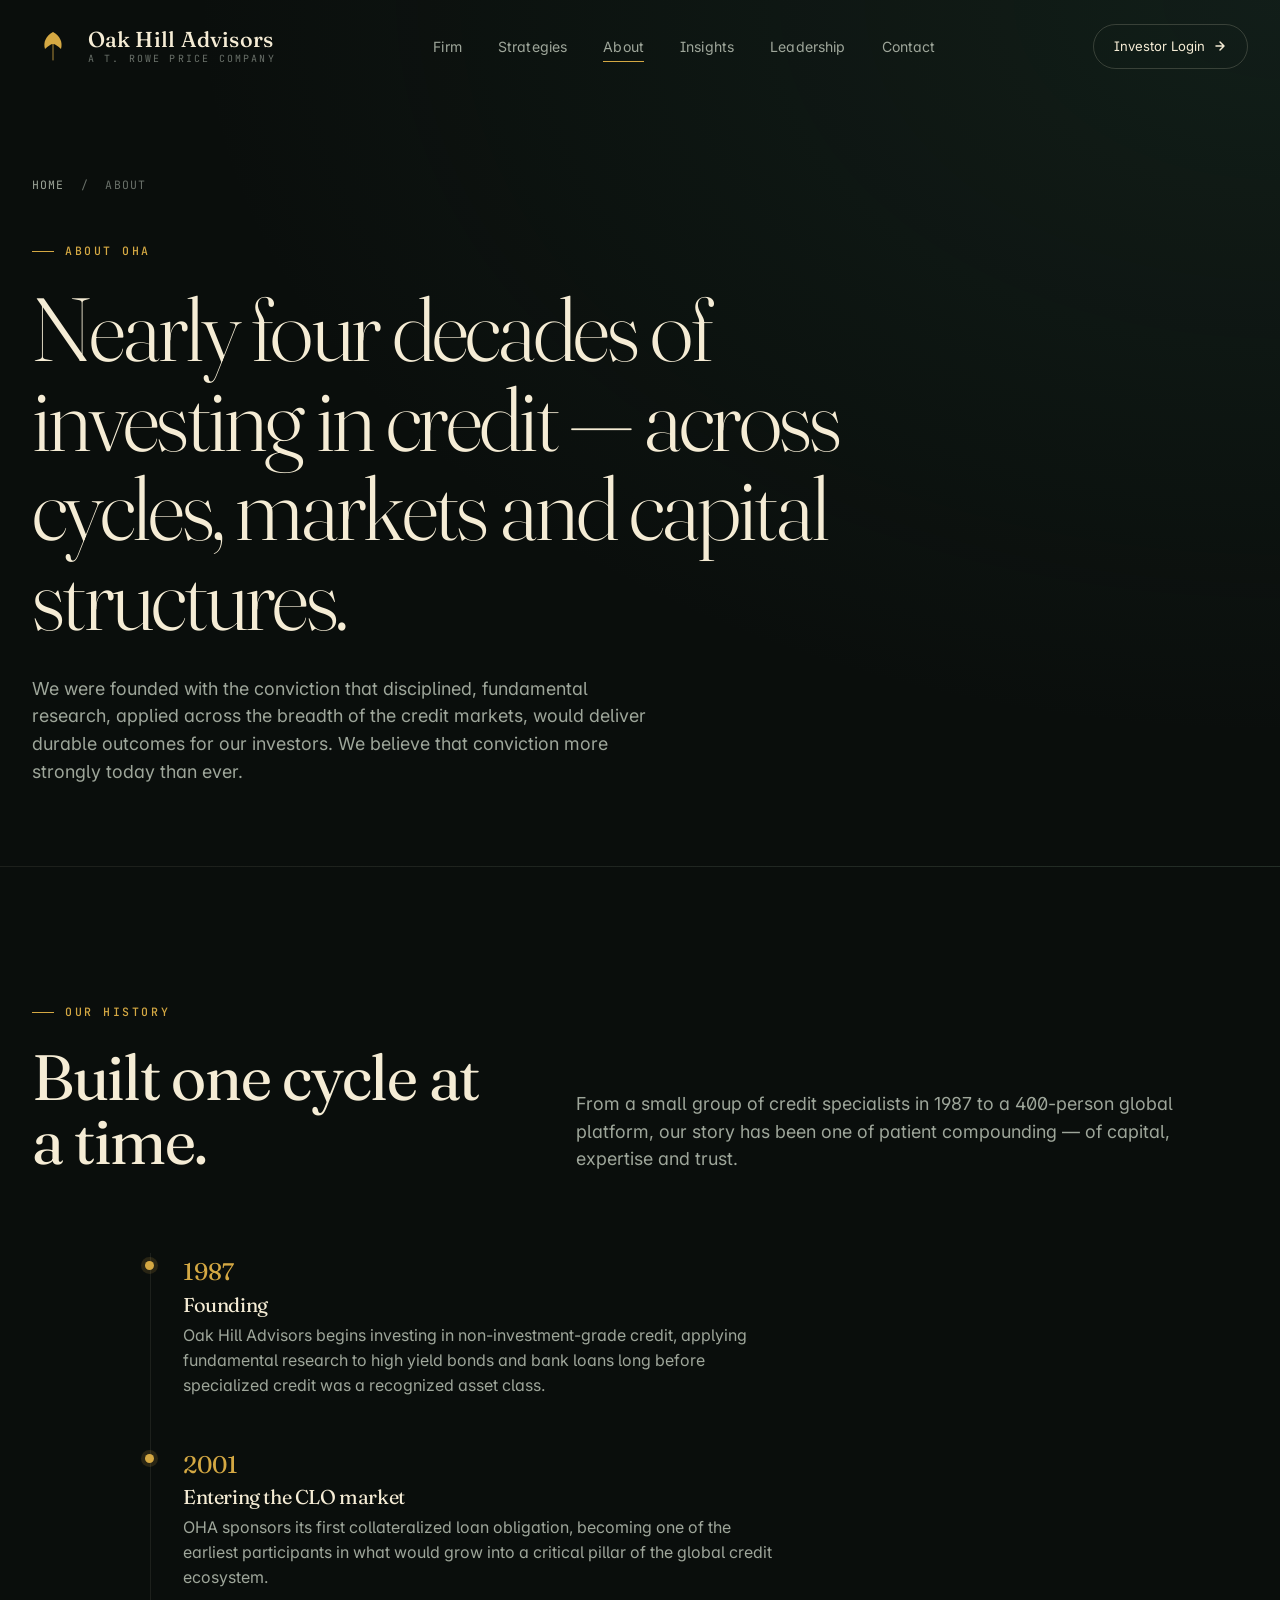
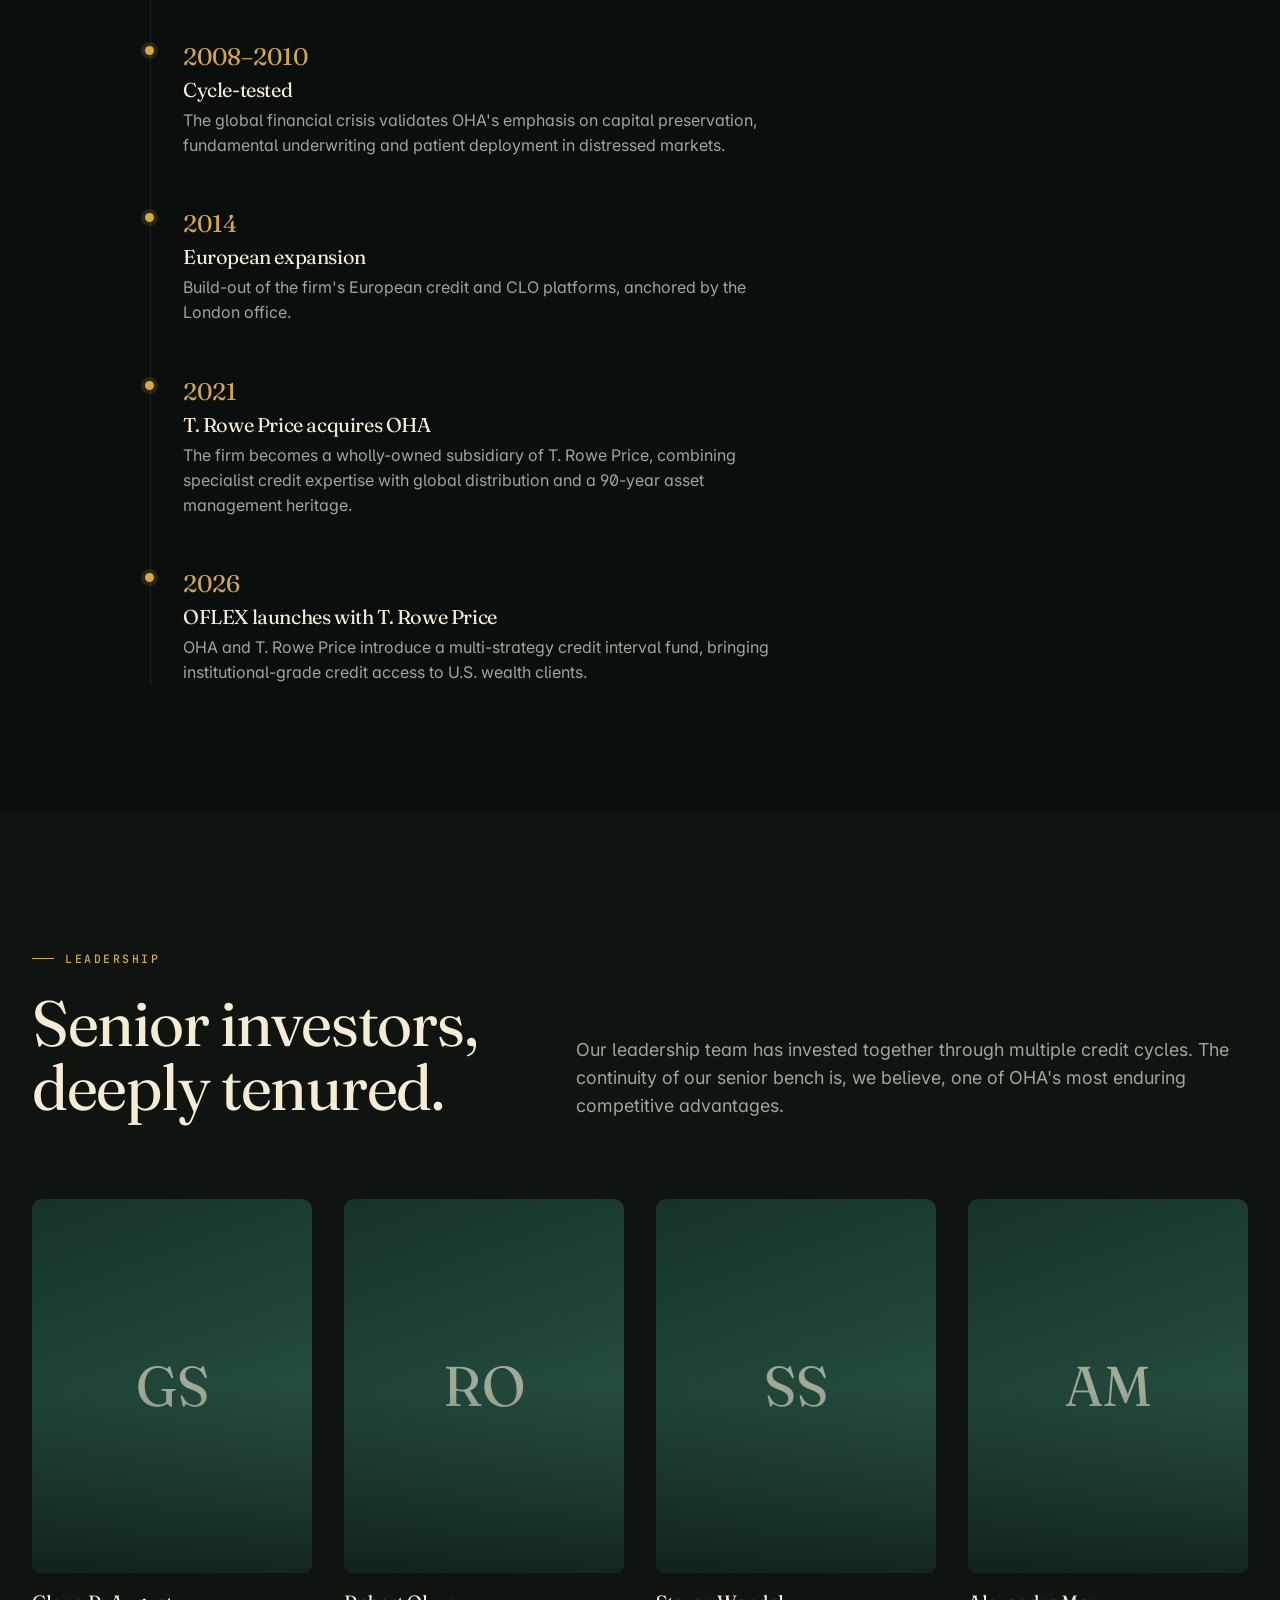
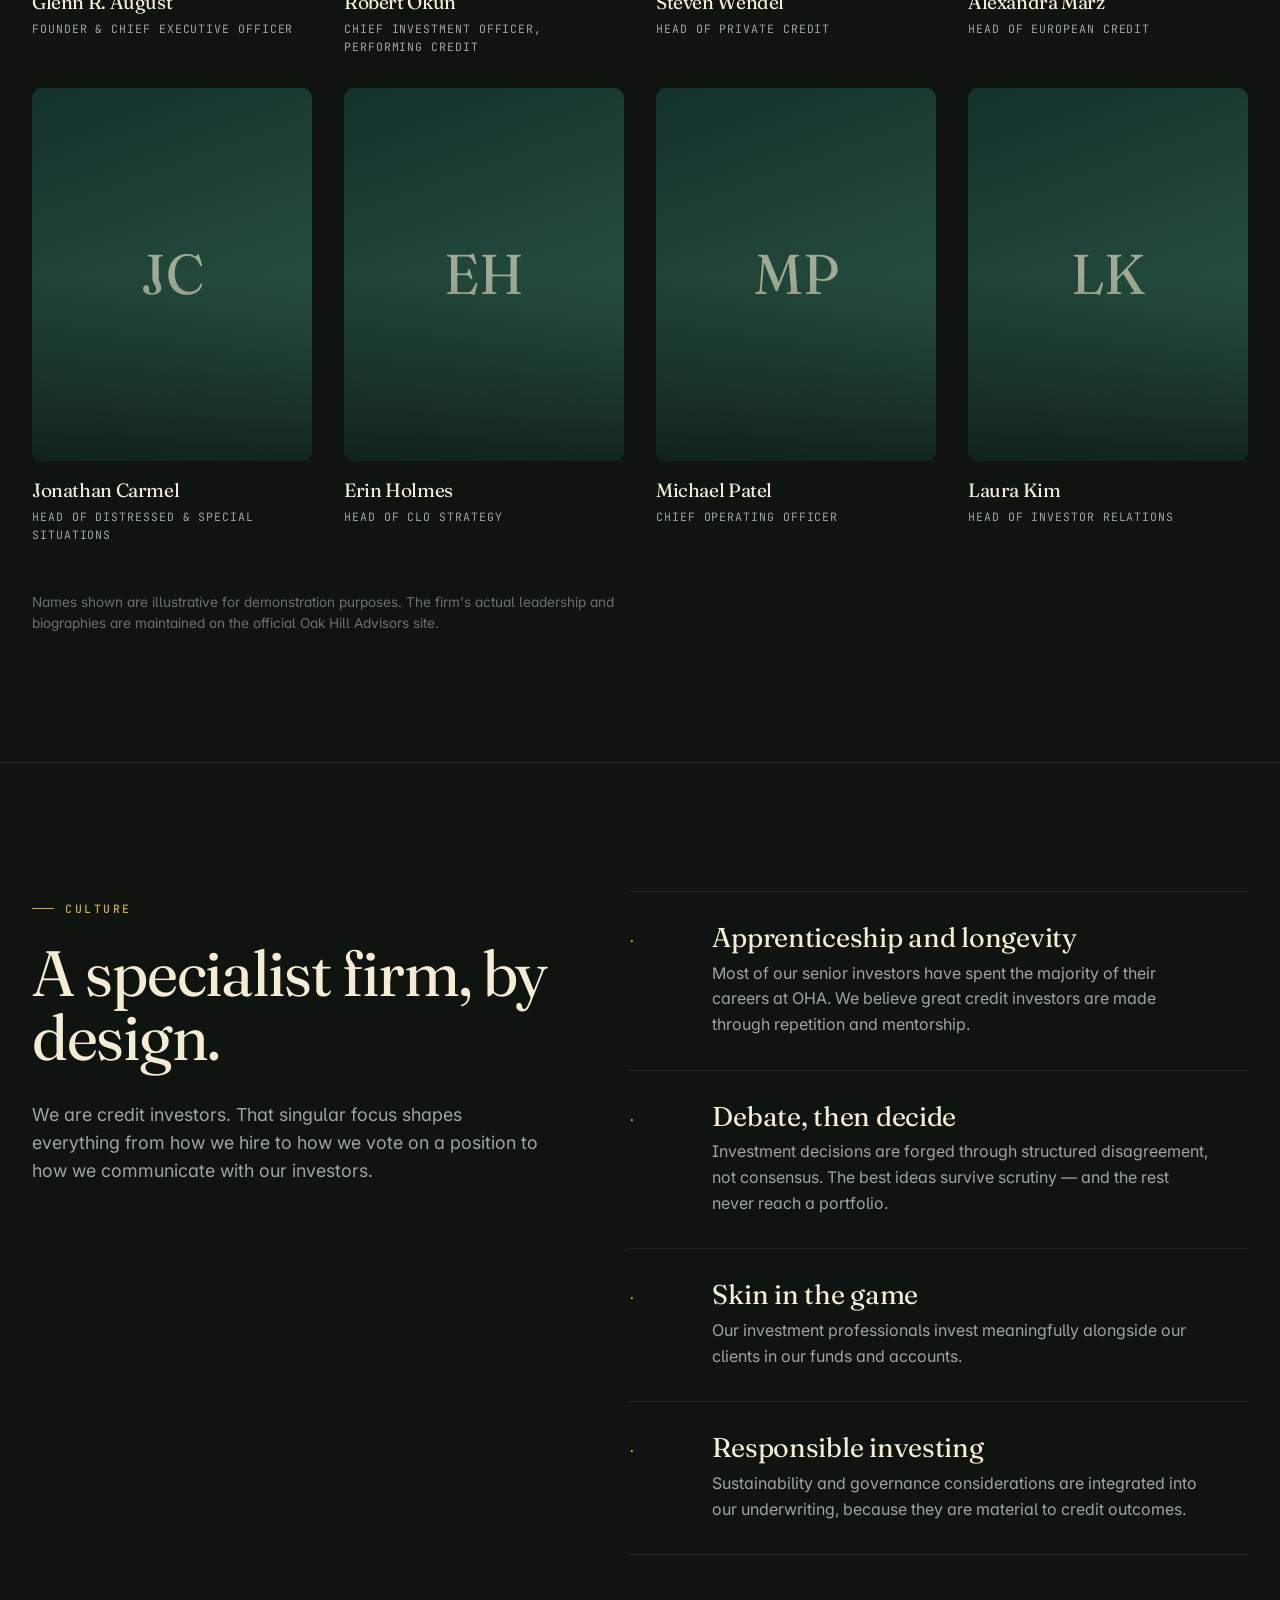
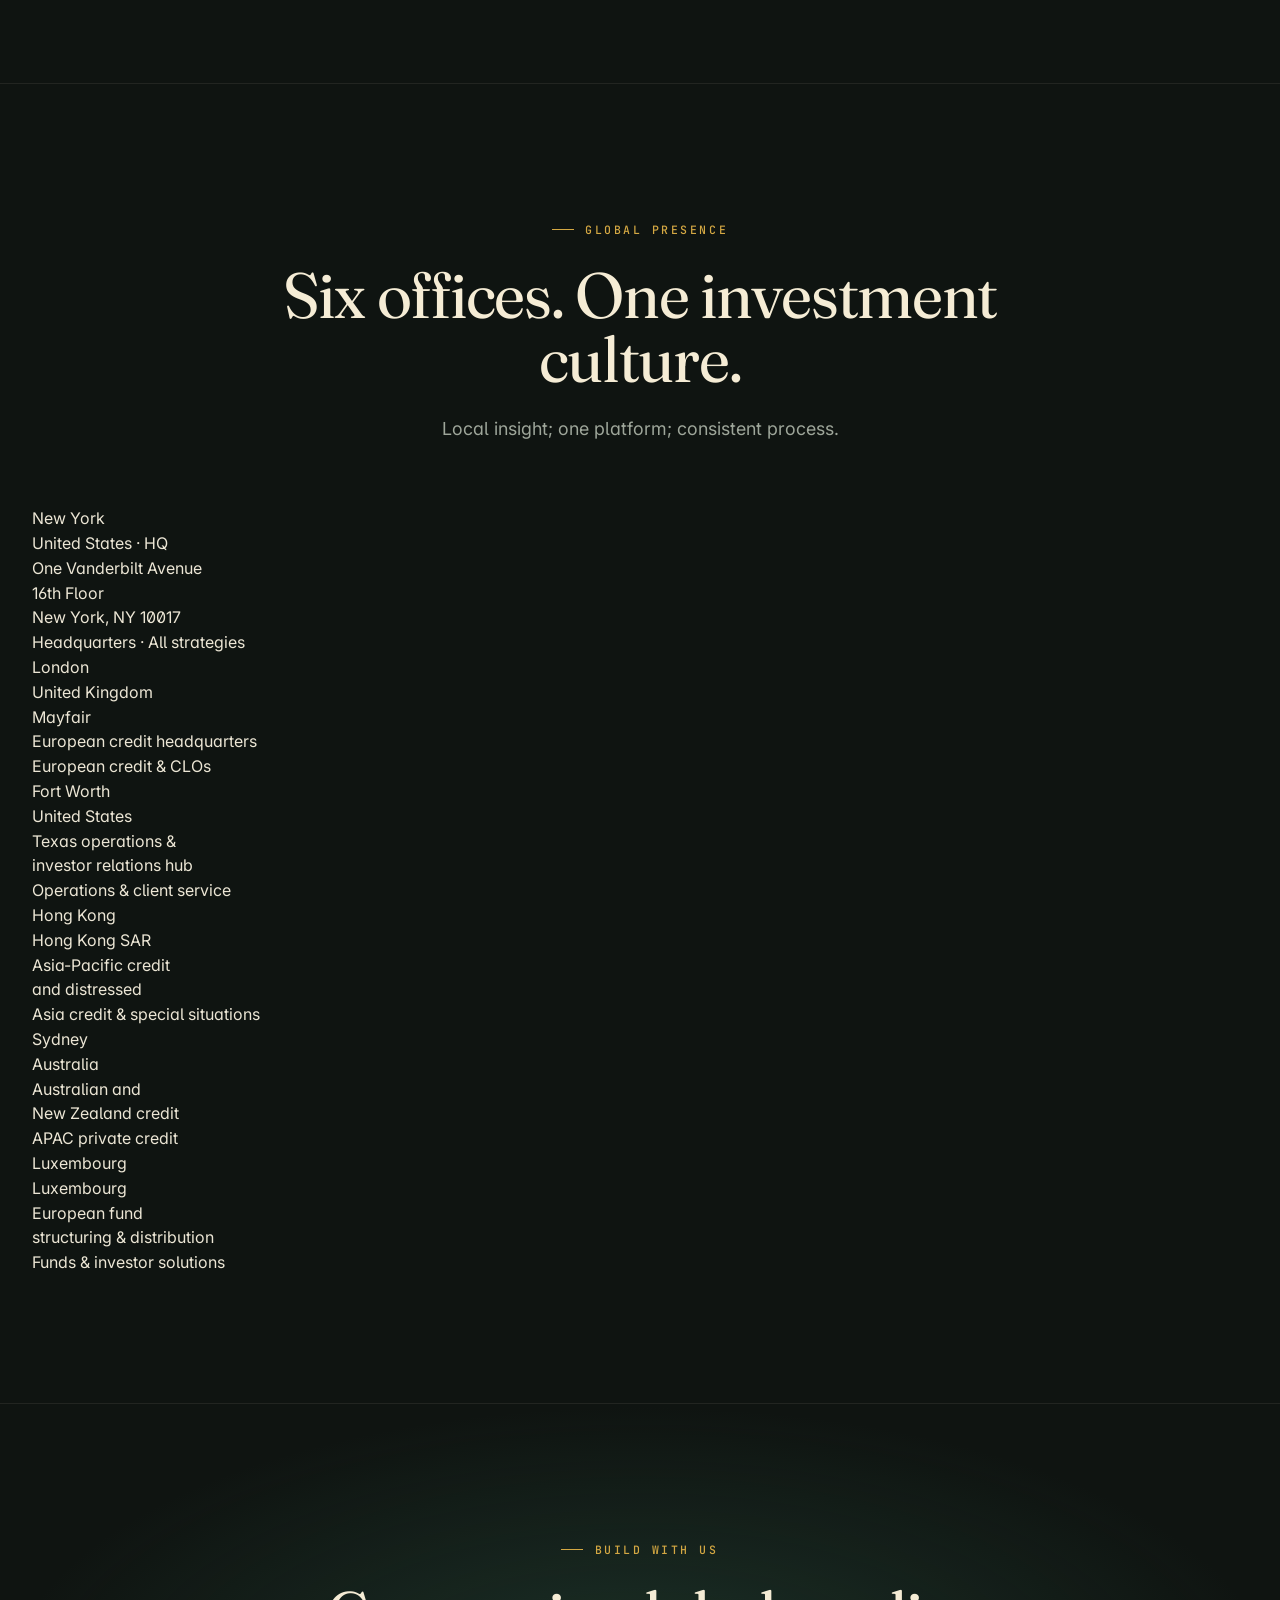
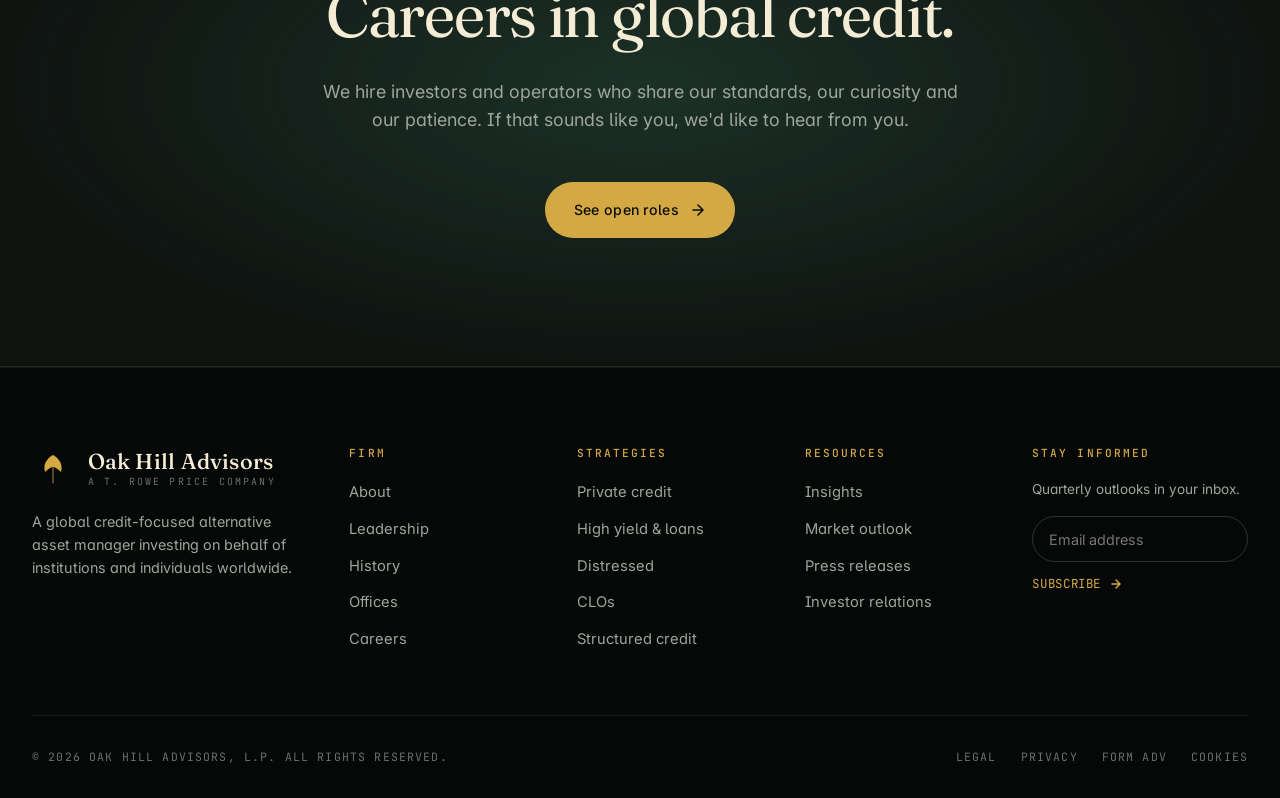
==== commit 589cb6c5: "v2: distinctive editorial redesign Push the design much further beyond a generic dark institutional " ====
--- a/about.html
+++ b/about.html
@@ -7,9 +7,9 @@
   <meta name="description" content="Founded in 1987, Oak Hill Advisors has invested across global credit markets for nearly four decades. Learn about our history, leadership and culture." />
   <link rel="preconnect" href="https://fonts.googleapis.com" />
   <link rel="preconnect" href="https://fonts.gstatic.com" crossorigin />
-  <link href="https://fonts.googleapis.com/css2?family=Cormorant+Garamond:ital,wght@0,300;0,400;0,500;1,300;1,400&family=Inter:wght@300;400;500;600&display=swap" rel="stylesheet" />
+  <link href="https://fonts.googleapis.com/css2?family=Cormorant+Garamond:ital,wght@0,300;0,400;0,500;1,300;1,400&family=Fraunces:opsz,wght,SOFT,WONK@9..144,300;9..144,400;9..144,500&family=Inter:wght@300;400;500;600&family=JetBrains+Mono:wght@400;500&display=swap" rel="stylesheet" />
   <link rel="stylesheet" href="assets/css/styles.css" />
-  <link rel="icon" type="image/svg+xml" href="data:image/svg+xml,%3Csvg xmlns='http://www.w3.org/2000/svg' viewBox='0 0 32 32'%3E%3Ccircle cx='16' cy='16' r='15' fill='%232f5d4a'/%3E%3Ctext x='16' y='21' text-anchor='middle' font-family='Georgia' font-size='13' fill='%23f4efe4'%3EO%3C/text%3E%3C/svg%3E" />
+  <link rel="icon" type="image/svg+xml" href="data:image/svg+xml,%3Csvg xmlns='http://www.w3.org/2000/svg' viewBox='0 0 32 32'%3E%3Ccircle cx='16' cy='16' r='15' fill='%232f5d4a'/%3E%3Cpath d='M16 6 C 11 9, 9 14, 11 19 C 13 17, 15 16, 16 16 C 17 16, 19 17, 21 19 C 23 14, 21 9, 16 6 Z' fill='%23d4a843'/%3E%3C/svg%3E" />
 </head>
 <body>
 
@@ -17,7 +17,12 @@
   <div class="container">
     <nav class="nav" aria-label="Primary">
       <a href="index.html" class="brand">
-        <span class="brand-mark" aria-hidden="true"></span>
+        <span class="brand-mark" aria-hidden="true">
+          <svg viewBox="0 0 42 42" fill="none">
+            <path d="M21 7 C 14 11, 11 17, 13 24 C 16 21, 19 19, 21 19 C 23 19, 26 21, 29 24 C 31 17, 28 11, 21 7 Z" fill="#d4a843"/>
+            <path d="M21 19 V 35" stroke="#d4a843" stroke-width="0.8" stroke-linecap="round"/>
+          </svg>
+        </span>
         <span class="brand-text">Oak Hill Advisors<small>A T. Rowe Price Company</small></span>
       </a>
       <ul class="nav-links">
@@ -276,7 +281,12 @@
     <div class="footer-grid">
       <div class="footer-brand">
         <a href="index.html" class="brand">
-          <span class="brand-mark" aria-hidden="true"></span>
+          <span class="brand-mark" aria-hidden="true">
+            <svg viewBox="0 0 42 42" fill="none">
+              <path d="M21 7 C 14 11, 11 17, 13 24 C 16 21, 19 19, 21 19 C 23 19, 26 21, 29 24 C 31 17, 28 11, 21 7 Z" fill="#d4a843"/>
+              <path d="M21 19 V 35" stroke="#d4a843" stroke-width="0.8" stroke-linecap="round"/>
+            </svg>
+          </span>
           <span class="brand-text">Oak Hill Advisors<small>A T. Rowe Price Company</small></span>
         </a>
         <p>A global credit-focused alternative asset manager investing on behalf of institutions and individuals worldwide.</p>
--- a/assets/css/styles.css
+++ b/assets/css/styles.css
@@ -1,38 +1,49 @@
 /* ============================================================
-   Oak Hill Advisors — Redesign
-   Sophisticated institutional credit asset manager
+   Oak Hill Advisors — v2 Redesign
+   Editorial · Distinctive · Data-rich
    ============================================================ */
 
 :root {
-  --color-bg: #0b1611;
-  --color-bg-elevated: #122019;
-  --color-surface: #182a22;
-  --color-line: rgba(255, 255, 255, 0.08);
-  --color-line-strong: rgba(255, 255, 255, 0.18);
-  --color-text: #ecece4;
-  --color-text-muted: #a8ada4;
-  --color-text-subtle: #6f7670;
-  --color-accent: #c8a45a;       /* warm gold */
-  --color-accent-hover: #d9b870;
-  --color-oak: #2f5d4a;           /* oak green */
+  --color-bg: #0a0e0c;
+  --color-bg-elevated: #0f1411;
+  --color-bg-cream: #f0e9d8;
+  --color-surface: #141b17;
+  --color-surface-2: #1a2420;
+  --color-line: rgba(245, 235, 210, 0.08);
+  --color-line-strong: rgba(245, 235, 210, 0.18);
+  --color-text: #ece6d5;
+  --color-text-muted: #9ea69a;
+  --color-text-subtle: #6a716a;
+  --color-cream: #f5ecd5;
+  --color-cream-strong: #fbf3dd;
+  --color-oak: #2f5d4a;
   --color-oak-light: #4d8870;
-  --color-cream: #f4efe4;
-  --color-danger: #c45a4f;
+  --color-oak-deep: #14322a;
+  --color-rust: #c46a3f;
+  --color-rust-deep: #8b3a2e;
+  --color-gold: #d4a843;
+  --color-gold-light: #e6c567;
+  --color-burgundy: #6b1f2a;
+  --color-ink: #0a0e0c;
 
   --font-serif: 'Cormorant Garamond', 'Times New Roman', Georgia, serif;
+  --font-display: 'Fraunces', 'Cormorant Garamond', Georgia, serif;
   --font-sans: 'Inter', -apple-system, BlinkMacSystemFont, 'Segoe UI', sans-serif;
+  --font-mono: 'JetBrains Mono', 'SF Mono', ui-monospace, monospace;
 
   --radius-sm: 4px;
-  --radius-md: 8px;
-  --radius-lg: 16px;
-
-  --container: 1280px;
-  --container-narrow: 960px;
+  --radius-md: 10px;
+  --radius-lg: 20px;
+
+  --container: 1320px;
+  --container-narrow: 980px;
 
   --ease-out: cubic-bezier(0.16, 1, 0.3, 1);
   --ease-in-out: cubic-bezier(0.65, 0, 0.35, 1);
+  --ease-spring: cubic-bezier(0.34, 1.56, 0.64, 1);
 
   --shadow-lg: 0 30px 60px -20px rgba(0, 0, 0, 0.6);
+  --shadow-glow: 0 0 80px rgba(212, 168, 67, 0.15);
 }
 
 * { box-sizing: border-box; margin: 0; padding: 0; }
@@ -42,13 +53,14 @@
 body {
   font-family: var(--font-sans);
   font-size: 16px;
-  line-height: 1.6;
+  line-height: 1.55;
   color: var(--color-text);
   background: var(--color-bg);
   font-feature-settings: 'ss01', 'ss02', 'cv11';
   text-rendering: optimizeLegibility;
   -webkit-font-smoothing: antialiased;
   -moz-osx-font-smoothing: grayscale;
+  overflow-x: hidden;
 }
 
 img, svg, video { display: block; max-width: 100%; }
@@ -56,44 +68,44 @@
 button { font: inherit; cursor: pointer; border: none; background: none; color: inherit; }
 ul, ol { list-style: none; }
 
-::selection { background: var(--color-accent); color: var(--color-bg); }
+::selection { background: var(--color-gold); color: var(--color-ink); }
 
 /* Typography */
 h1, h2, h3, h4, h5 {
-  font-family: var(--font-serif);
+  font-family: var(--font-display);
   font-weight: 400;
-  letter-spacing: -0.01em;
-  line-height: 1.1;
+  letter-spacing: -0.02em;
+  line-height: 1;
   color: var(--color-cream);
 }
 
-h1 { font-size: clamp(2.6rem, 6vw, 5.5rem); }
-h2 { font-size: clamp(2rem, 4vw, 3.5rem); }
-h3 { font-size: clamp(1.4rem, 2.2vw, 2rem); }
+h1 { font-size: clamp(3rem, 9vw, 9rem); font-weight: 300; }
+h2 { font-size: clamp(2.2rem, 5vw, 4.5rem); font-weight: 400; }
+h3 { font-size: clamp(1.5rem, 2.5vw, 2.2rem); }
 h4 { font-size: 1.25rem; }
 
 .eyebrow {
-  font-family: var(--font-sans);
-  font-size: 0.75rem;
-  letter-spacing: 0.18em;
-  text-transform: uppercase;
-  color: var(--color-accent);
+  font-family: var(--font-mono);
+  font-size: 0.72rem;
+  letter-spacing: 0.22em;
+  text-transform: uppercase;
+  color: var(--color-gold);
   font-weight: 500;
   display: inline-flex;
   align-items: center;
-  gap: 0.6rem;
+  gap: 0.7rem;
 }
 
 .eyebrow::before {
   content: '';
   display: inline-block;
-  width: 28px;
+  width: 22px;
   height: 1px;
-  background: var(--color-accent);
+  background: var(--color-gold);
 }
 
 .lead {
-  font-size: clamp(1.05rem, 1.4vw, 1.25rem);
+  font-size: clamp(1.05rem, 1.4vw, 1.3rem);
   color: var(--color-text-muted);
   max-width: 60ch;
   line-height: 1.55;
@@ -116,24 +128,24 @@
 section { padding: clamp(5rem, 10vw, 9rem) 0; position: relative; }
 
 /* ============================================================
-   Header / Navigation
+   Header
    ============================================================ */
 
 .site-header {
   position: fixed;
   inset: 0 0 auto 0;
   z-index: 100;
-  padding: 1.25rem 0;
-  background: rgba(11, 22, 17, 0);
+  padding: 1.5rem 0;
+  background: rgba(10, 14, 12, 0);
   backdrop-filter: blur(0);
   transition: background 0.3s var(--ease-out), backdrop-filter 0.3s var(--ease-out), padding 0.3s var(--ease-out), border-color 0.3s;
   border-bottom: 1px solid transparent;
 }
 
 .site-header.is-scrolled {
-  background: rgba(11, 22, 17, 0.85);
-  backdrop-filter: blur(16px);
-  padding: 0.75rem 0;
+  background: rgba(10, 14, 12, 0.88);
+  backdrop-filter: blur(18px);
+  padding: 0.85rem 0;
   border-bottom-color: var(--color-line);
 }
 
@@ -148,39 +160,30 @@
   display: flex;
   align-items: center;
   gap: 0.85rem;
-  font-family: var(--font-serif);
-  font-size: 1.4rem;
-  letter-spacing: 0.02em;
+  font-family: var(--font-display);
+  font-size: 1.35rem;
+  letter-spacing: 0.01em;
   color: var(--color-cream);
 }
 
 .brand-mark {
-  width: 38px; height: 38px;
-  border-radius: 50%;
-  background: linear-gradient(140deg, var(--color-oak) 0%, var(--color-oak-light) 100%);
-  display: grid;
-  place-items: center;
-  font-weight: 600;
-  font-family: var(--font-sans);
-  font-size: 0.85rem;
-  letter-spacing: 0.05em;
-  color: var(--color-cream);
-  border: 1px solid var(--color-line-strong);
-}
-
-.brand-mark::before {
-  content: 'OHA';
-}
-
-.brand-text { font-weight: 500; }
+  width: 42px; height: 42px;
+  position: relative;
+  display: grid; place-items: center;
+}
+
+.brand-mark svg { width: 100%; height: 100%; }
+
+.brand-text { font-weight: 500; line-height: 1.1; }
 .brand-text small {
   display: block;
-  font-family: var(--font-sans);
-  font-size: 0.65rem;
-  letter-spacing: 0.2em;
+  font-family: var(--font-mono);
+  font-size: 0.62rem;
+  letter-spacing: 0.22em;
   text-transform: uppercase;
   color: var(--color-text-subtle);
-  margin-top: 2px;
+  margin-top: 3px;
+  font-weight: 400;
 }
 
 .nav-links {
@@ -190,11 +193,13 @@
 }
 
 .nav-links a {
-  font-size: 0.9rem;
+  font-family: var(--font-sans);
+  font-size: 0.88rem;
   color: var(--color-text-muted);
   transition: color 0.2s;
   position: relative;
-  padding: 0.25rem 0;
+  padding: 0.3rem 0;
+  letter-spacing: 0.01em;
 }
 
 .nav-links a:hover { color: var(--color-cream); }
@@ -205,7 +210,7 @@
   position: absolute;
   inset: auto 0 -2px 0;
   height: 1px;
-  background: var(--color-accent);
+  background: var(--color-gold);
 }
 
 .nav-cta {
@@ -215,14 +220,16 @@
   padding: 0.7rem 1.25rem;
   border: 1px solid var(--color-line-strong);
   border-radius: 999px;
-  font-size: 0.85rem;
+  font-size: 0.82rem;
   color: var(--color-cream);
   transition: all 0.25s var(--ease-out);
+  font-family: var(--font-sans);
 }
 
 .nav-cta:hover {
-  border-color: var(--color-accent);
-  color: var(--color-accent);
+  border-color: var(--color-gold);
+  color: var(--color-gold);
+  background: rgba(212, 168, 67, 0.06);
 }
 
 .nav-toggle {
@@ -249,91 +256,278 @@
 .nav-toggle.is-open span:nth-child(3) { transform: translateY(-5px) rotate(-45deg); }
 
 /* ============================================================
-   Hero
+   Market pulse ticker (top-of-page strip)
    ============================================================ */
 
+.pulse-bar {
+  position: fixed;
+  top: 0; left: 0; right: 0;
+  z-index: 99;
+  background: var(--color-ink);
+  border-bottom: 1px solid var(--color-line);
+  height: 36px;
+  overflow: hidden;
+  font-family: var(--font-mono);
+  font-size: 0.72rem;
+  letter-spacing: 0.06em;
+  display: none;
+}
+
+.pulse-bar.is-active { display: block; }
+
+.pulse-track {
+  display: flex;
+  align-items: center;
+  height: 100%;
+  white-space: nowrap;
+  animation: pulse-scroll 60s linear infinite;
+  gap: 3rem;
+  padding-left: 2rem;
+}
+
+.pulse-item {
+  display: inline-flex;
+  align-items: center;
+  gap: 0.6rem;
+  color: var(--color-text-muted);
+}
+
+.pulse-item .lbl { color: var(--color-text-subtle); text-transform: uppercase; letter-spacing: 0.1em; }
+.pulse-item .val { color: var(--color-cream); }
+.pulse-item .delta-up { color: #6dbc8a; }
+.pulse-item .delta-dn { color: var(--color-rust); }
+.pulse-item .dot {
+  width: 6px; height: 6px; border-radius: 50%;
+  background: var(--color-gold);
+  animation: pulse-dot 2s ease-in-out infinite;
+}
+
+@keyframes pulse-scroll {
+  from { transform: translateX(0); }
+  to { transform: translateX(-50%); }
+}
+
+@keyframes pulse-dot {
+  0%, 100% { opacity: 0.3; transform: scale(0.8); }
+  50% { opacity: 1; transform: scale(1.2); }
+}
+
+body.has-pulse .site-header { top: 36px; }
+
+/* ============================================================
+   Hero — editorial / typographic
+   ============================================================ */
+
 .hero {
+  position: relative;
   min-height: 100vh;
-  display: flex;
-  align-items: center;
-  position: relative;
+  padding: 11rem 0 6rem;
   overflow: hidden;
-  padding: 9rem 0 6rem;
+  background: var(--color-bg);
+}
+
+.hero-canvas {
+  position: absolute;
+  inset: 0;
+  z-index: 0;
+  pointer-events: none;
   background:
-    radial-gradient(ellipse at top right, rgba(47, 93, 74, 0.25) 0%, transparent 60%),
-    radial-gradient(ellipse at bottom left, rgba(200, 164, 90, 0.08) 0%, transparent 60%),
+    radial-gradient(ellipse 70% 50% at 80% 20%, rgba(47, 93, 74, 0.35) 0%, transparent 60%),
+    radial-gradient(ellipse 50% 40% at 10% 80%, rgba(212, 168, 67, 0.10) 0%, transparent 60%),
     var(--color-bg);
 }
 
-.hero::before {
+.hero-canvas::before {
   content: '';
   position: absolute;
   inset: 0;
   background-image:
-    linear-gradient(rgba(255,255,255,0.025) 1px, transparent 1px),
-    linear-gradient(90deg, rgba(255,255,255,0.025) 1px, transparent 1px);
-  background-size: 80px 80px;
+    linear-gradient(rgba(245,235,210,0.025) 1px, transparent 1px),
+    linear-gradient(90deg, rgba(245,235,210,0.025) 1px, transparent 1px);
+  background-size: 100px 100px;
   mask-image: radial-gradient(ellipse at center, black 30%, transparent 70%);
-  pointer-events: none;
+}
+
+/* Decorative leaf */
+.leaf-bg {
+  position: absolute;
+  right: -6%;
+  top: 8%;
+  width: 50%;
+  max-width: 720px;
+  opacity: 0.12;
+  z-index: 0;
+  animation: leaf-sway 14s ease-in-out infinite;
+  transform-origin: bottom center;
+}
+
+@keyframes leaf-sway {
+  0%, 100% { transform: rotate(-2deg); }
+  50% { transform: rotate(2deg); }
 }
 
 .hero-inner {
   position: relative;
   z-index: 1;
-  display: grid;
-  grid-template-columns: 1.4fr 1fr;
-  gap: 5rem;
-  align-items: end;
+}
+
+.hero-tagline {
+  display: flex;
+  justify-content: space-between;
+  align-items: center;
+  flex-wrap: wrap;
+  gap: 1rem;
+  font-family: var(--font-mono);
+  font-size: 0.72rem;
+  letter-spacing: 0.2em;
+  text-transform: uppercase;
+  color: var(--color-text-subtle);
+  margin-bottom: 4rem;
+  padding-bottom: 1.5rem;
+  border-bottom: 1px solid var(--color-line);
+}
+
+.hero-tagline strong { color: var(--color-gold); font-weight: 500; }
+.hero-tagline .live-pill {
+  display: inline-flex; align-items: center; gap: 0.5rem;
+  padding: 0.3rem 0.7rem;
+  border: 1px solid var(--color-line-strong);
+  border-radius: 999px;
+  color: var(--color-cream);
+}
+
+.hero-tagline .live-pill::before {
+  content: '';
+  width: 6px; height: 6px;
+  border-radius: 50%;
+  background: #6dbc8a;
+  box-shadow: 0 0 8px #6dbc8a;
+  animation: pulse-dot 1.6s ease-in-out infinite;
 }
 
 .hero-headline {
-  font-size: clamp(3rem, 7vw, 6.2rem);
-  letter-spacing: -0.02em;
-  line-height: 0.98;
+  font-size: clamp(3.5rem, 11vw, 11rem);
+  font-weight: 300;
+  line-height: 0.92;
+  letter-spacing: -0.04em;
+  color: var(--color-cream);
+}
+
+.hero-headline .line {
+  display: block;
+  overflow: hidden;
 }
 
 .hero-headline em {
   font-style: italic;
-  color: var(--color-accent);
   font-weight: 300;
-}
-
-.hero-subhead {
-  margin-top: 2rem;
-  font-size: clamp(1.05rem, 1.5vw, 1.3rem);
+  color: var(--color-gold);
+}
+
+.hero-headline .underline-word {
+  position: relative;
+  display: inline-block;
+}
+
+.hero-headline .underline-word::after {
+  content: '';
+  position: absolute;
+  left: 0; right: 0;
+  bottom: 0.18em;
+  height: 2px;
+  background: var(--color-gold);
+  transform-origin: left;
+  animation: underline-grow 1.4s var(--ease-out) 0.6s both;
+}
+
+@keyframes underline-grow {
+  from { transform: scaleX(0); }
+  to { transform: scaleX(1); }
+}
+
+.hero-grid {
+  margin-top: 5rem;
+  display: grid;
+  grid-template-columns: 1fr 1fr 1fr;
+  gap: 3rem;
+  align-items: end;
+}
+
+.hero-grid .col-lead {
+  font-size: 1.15rem;
   color: var(--color-text-muted);
-  max-width: 56ch;
-  line-height: 1.55;
+  line-height: 1.6;
+  max-width: 38ch;
+}
+
+.hero-grid .col-lead strong {
+  color: var(--color-cream);
+  font-weight: 500;
 }
 
 .hero-actions {
-  margin-top: 3rem;
   display: flex;
   gap: 1rem;
   flex-wrap: wrap;
 }
 
+.hero-figures {
+  display: flex;
+  flex-direction: column;
+  gap: 2rem;
+  border-left: 1px solid var(--color-line);
+  padding-left: 2rem;
+}
+
+.figure-row {
+  display: grid;
+  grid-template-columns: 1fr auto;
+  gap: 1rem;
+  align-items: end;
+}
+
+.figure-row .lbl {
+  font-family: var(--font-mono);
+  font-size: 0.7rem;
+  letter-spacing: 0.16em;
+  text-transform: uppercase;
+  color: var(--color-text-subtle);
+}
+
+.figure-row .val {
+  font-family: var(--font-display);
+  font-size: 2.4rem;
+  color: var(--color-cream);
+  line-height: 1;
+  font-weight: 400;
+}
+
+.figure-row .val .unit { color: var(--color-gold); font-weight: 300; }
+
+/* Buttons */
 .btn {
   display: inline-flex;
   align-items: center;
   gap: 0.7rem;
   padding: 1rem 1.75rem;
   border-radius: 999px;
-  font-size: 0.9rem;
+  font-size: 0.88rem;
   font-weight: 500;
   letter-spacing: 0.02em;
   transition: all 0.3s var(--ease-out);
   border: 1px solid transparent;
   white-space: nowrap;
+  font-family: var(--font-sans);
 }
 
 .btn-primary {
-  background: var(--color-accent);
-  color: var(--color-bg);
+  background: var(--color-gold);
+  color: var(--color-ink);
 }
 .btn-primary:hover {
-  background: var(--color-accent-hover);
-  transform: translateY(-1px);
+  background: var(--color-gold-light);
+  transform: translateY(-2px);
+  box-shadow: 0 12px 30px -8px rgba(212, 168, 67, 0.5);
 }
 
 .btn-ghost {
@@ -342,221 +536,242 @@
 }
 .btn-ghost:hover {
   border-color: var(--color-cream);
-  background: rgba(255,255,255,0.03);
+  background: rgba(245,235,210,0.04);
 }
 
 .btn .arrow { transition: transform 0.3s var(--ease-out); }
-.btn:hover .arrow { transform: translateX(4px); }
-
-.hero-meta {
-  border-left: 1px solid var(--color-line);
-  padding-left: 2rem;
-  display: flex;
-  flex-direction: column;
-  gap: 2rem;
-}
-
-.hero-meta-item .label {
+.btn:hover .arrow { transform: translateX(5px); }
+
+.hero-scroll-hint {
+  position: absolute;
+  bottom: 2rem;
+  left: 2rem;
+  font-family: var(--font-mono);
   font-size: 0.7rem;
   letter-spacing: 0.18em;
   text-transform: uppercase;
   color: var(--color-text-subtle);
-}
-
-.hero-meta-item .value {
-  font-family: var(--font-serif);
-  font-size: 2.4rem;
-  color: var(--color-cream);
-  line-height: 1;
-  margin-top: 0.5rem;
-}
-
-.hero-meta-item .desc {
-  margin-top: 0.4rem;
-  font-size: 0.85rem;
-  color: var(--color-text-muted);
-}
-
-.hero-scroll {
-  position: absolute;
-  bottom: 2.5rem;
-  left: 50%;
-  transform: translateX(-50%);
-  font-size: 0.7rem;
-  letter-spacing: 0.2em;
-  text-transform: uppercase;
-  color: var(--color-text-subtle);
-  display: flex;
-  flex-direction: column;
+  display: flex;
   align-items: center;
-  gap: 0.8rem;
-}
-
-.hero-scroll::after {
+  gap: 1rem;
+  z-index: 2;
+}
+
+.hero-scroll-hint::after {
   content: '';
-  width: 1px; height: 36px;
-  background: linear-gradient(to bottom, var(--color-accent), transparent);
-  animation: scroll-pulse 2.4s var(--ease-in-out) infinite;
-}
-
-@keyframes scroll-pulse {
-  0%, 100% { opacity: 0.4; transform: scaleY(0.6); transform-origin: top; }
-  50% { opacity: 1; transform: scaleY(1); }
+  width: 60px; height: 1px;
+  background: linear-gradient(to right, var(--color-gold), transparent);
 }
 
 /* ============================================================
-   Section: Stats / Marquee
+   AUM Chart Section
    ============================================================ */
 
-.stats-band {
+.aum-section {
+  background: var(--color-bg-elevated);
   border-top: 1px solid var(--color-line);
   border-bottom: 1px solid var(--color-line);
-  padding: 4rem 0;
-  background: var(--color-bg-elevated);
-}
-
-.stats-grid {
-  display: grid;
-  grid-template-columns: repeat(4, 1fr);
-  gap: 1px;
-  background: var(--color-line);
-  border: 1px solid var(--color-line);
-}
-
-.stat {
-  background: var(--color-bg-elevated);
-  padding: 2.5rem 2rem;
-}
-
-.stat .num {
-  font-family: var(--font-serif);
-  font-size: clamp(2.4rem, 4vw, 3.6rem);
-  color: var(--color-cream);
-  line-height: 1;
-}
-
-.stat .num span { color: var(--color-accent); }
-
-.stat .lbl {
-  margin-top: 0.75rem;
-  font-size: 0.85rem;
-  color: var(--color-text-muted);
-  line-height: 1.5;
-}
-
-/* ============================================================
-   Section: Intro / About
-   ============================================================ */
-
-.intro {
-  padding: clamp(6rem, 12vw, 10rem) 0;
-}
-
-.intro-grid {
+  padding: 6rem 0;
+}
+
+.aum-grid {
   display: grid;
   grid-template-columns: 1fr 1.4fr;
-  gap: 6rem;
-  align-items: start;
-}
-
-.intro-grid h2 {
-  font-size: clamp(2rem, 3.5vw, 3.2rem);
-}
-
-.intro-body p + p { margin-top: 1.4rem; }
-
-.intro-body p {
-  font-size: 1.1rem;
-  color: var(--color-text-muted);
-  line-height: 1.65;
-}
-
-.intro-body strong {
-  color: var(--color-cream);
-  font-weight: 500;
-}
-
-.intro-link {
-  display: inline-flex;
+  gap: 5rem;
   align-items: center;
-  gap: 0.6rem;
-  margin-top: 2.5rem;
-  color: var(--color-accent);
-  font-size: 0.9rem;
-  letter-spacing: 0.05em;
-  border-bottom: 1px solid var(--color-accent);
-  padding-bottom: 0.4rem;
-  transition: gap 0.3s var(--ease-out);
-}
-
-.intro-link:hover { gap: 1rem; }
-
-/* ============================================================
-   Section: Strategies
-   ============================================================ */
-
-.strategies {
-  background: linear-gradient(180deg, var(--color-bg) 0%, var(--color-bg-elevated) 100%);
-}
-
-.section-head {
-  display: grid;
-  grid-template-columns: 1fr 1.6fr;
-  gap: 4rem;
-  align-items: end;
-  margin-bottom: 5rem;
-}
-
-.section-head h2 { max-width: 14ch; }
-
-.strategy-grid {
-  display: grid;
-  grid-template-columns: repeat(2, 1fr);
-  gap: 1.5rem;
-}
-
-.strategy-card {
+}
+
+.aum-text h2 {
+  font-size: clamp(2rem, 4vw, 3.5rem);
+  margin-top: 1.5rem;
+}
+
+.aum-text .lead { margin-top: 2rem; }
+
+.aum-chart-wrap {
   position: relative;
   background: var(--color-surface);
   border: 1px solid var(--color-line);
   border-radius: var(--radius-lg);
   padding: 2.5rem;
   overflow: hidden;
-  transition: all 0.4s var(--ease-out);
+}
+
+.aum-chart-wrap::before {
+  content: '';
+  position: absolute;
+  inset: 0;
+  background: radial-gradient(ellipse at top right, rgba(212, 168, 67, 0.08) 0%, transparent 60%);
+  pointer-events: none;
+}
+
+.chart-head {
+  display: flex;
+  justify-content: space-between;
+  align-items: flex-start;
+  margin-bottom: 2rem;
+  position: relative;
+  z-index: 1;
+}
+
+.chart-head .title {
+  font-family: var(--font-mono);
+  font-size: 0.72rem;
+  letter-spacing: 0.16em;
+  text-transform: uppercase;
+  color: var(--color-text-subtle);
+}
+
+.chart-head .current {
+  font-family: var(--font-display);
+  font-size: 2rem;
+  color: var(--color-gold);
+  margin-top: 0.4rem;
+}
+
+.chart-head .delta {
+  font-family: var(--font-mono);
+  font-size: 0.78rem;
+  color: #6dbc8a;
+  margin-top: 0.3rem;
+}
+
+.aum-chart {
+  position: relative;
+  z-index: 1;
+  height: 240px;
+  width: 100%;
+}
+
+.aum-chart svg { overflow: visible; }
+.aum-chart .grid-line { stroke: var(--color-line); stroke-width: 1; }
+.aum-chart .axis-label {
+  font-family: var(--font-mono);
+  font-size: 9px;
+  fill: var(--color-text-subtle);
+  letter-spacing: 0.1em;
+}
+.aum-chart .area {
+  fill: url(#aumGradient);
+  opacity: 0;
+  animation: chart-fade 1.4s var(--ease-out) 0.3s forwards;
+}
+.aum-chart .line {
+  fill: none;
+  stroke: var(--color-gold);
+  stroke-width: 2;
+  stroke-linecap: round;
+  stroke-linejoin: round;
+  stroke-dasharray: 1500;
+  stroke-dashoffset: 1500;
+  animation: chart-draw 2.2s var(--ease-out) 0.2s forwards;
+}
+.aum-chart .dot {
+  fill: var(--color-gold);
+  opacity: 0;
+  animation: chart-fade 0.4s ease 1.8s forwards;
+}
+.aum-chart .dot.last {
+  fill: var(--color-cream);
+  stroke: var(--color-gold);
+  stroke-width: 2;
+  r: 6;
+}
+
+@keyframes chart-draw { to { stroke-dashoffset: 0; } }
+@keyframes chart-fade { to { opacity: 1; } }
+
+/* ============================================================
+   Strategies — large editorial cards
+   ============================================================ */
+
+.strategies {
+  background: var(--color-bg);
+  position: relative;
+  overflow: hidden;
+}
+
+.section-head {
+  display: grid;
+  grid-template-columns: 1fr 1.4fr;
+  gap: 4rem;
+  align-items: end;
+  margin-bottom: 5rem;
+}
+
+.section-head h2 { max-width: 16ch; margin-top: 1.5rem; }
+
+.section-head .index-num {
+  font-family: var(--font-mono);
+  font-size: 0.7rem;
+  letter-spacing: 0.18em;
+  color: var(--color-text-subtle);
+  margin-bottom: 1rem;
+}
+
+.strategy-grid {
+  display: grid;
+  grid-template-columns: repeat(2, 1fr);
+  gap: 2rem;
+}
+
+.strategy-card {
+  position: relative;
+  background: var(--color-surface);
+  border: 1px solid var(--color-line);
+  border-radius: var(--radius-lg);
+  padding: 2.5rem;
+  overflow: hidden;
+  transition: all 0.5s var(--ease-out);
   cursor: pointer;
-  min-height: 320px;
+  min-height: 380px;
   display: flex;
   flex-direction: column;
-}
-
-.strategy-card::before {
-  content: '';
+  justify-content: space-between;
+  isolation: isolate;
+}
+
+.strategy-card .card-bg {
   position: absolute;
   inset: 0;
-  background: radial-gradient(circle at 100% 0%, rgba(200, 164, 90, 0.08) 0%, transparent 50%);
-  opacity: 0;
-  transition: opacity 0.4s;
-  pointer-events: none;
-}
+  z-index: -1;
+  opacity: 0.55;
+  transition: opacity 0.5s, transform 0.6s var(--ease-out);
+}
+
+.strategy-card:hover .card-bg { opacity: 0.85; transform: scale(1.04); }
 
 .strategy-card:hover {
-  border-color: var(--color-accent);
-  transform: translateY(-4px);
-  box-shadow: var(--shadow-lg);
-}
-
-.strategy-card:hover::before { opacity: 1; }
+  border-color: var(--color-gold);
+  transform: translateY(-6px);
+  box-shadow: 0 30px 80px -20px rgba(0,0,0,0.7);
+}
+
+.strategy-card-top {
+  display: flex;
+  justify-content: space-between;
+  align-items: flex-start;
+  gap: 1rem;
+}
 
 .strategy-card .index {
-  font-family: var(--font-serif);
-  color: var(--color-accent);
-  font-size: 0.95rem;
-  letter-spacing: 0.05em;
+  font-family: var(--font-mono);
+  color: var(--color-gold);
+  font-size: 0.78rem;
+  letter-spacing: 0.18em;
+  text-transform: uppercase;
+}
+
+.strategy-card .icon {
+  width: 48px; height: 48px;
+  color: var(--color-gold);
+  opacity: 0.85;
 }
 
 .strategy-card h3 {
-  margin-top: 1.5rem;
-  font-size: 1.85rem;
+  font-size: 2rem;
+  margin-top: 4rem;
+  line-height: 1.05;
 }
 
 .strategy-card p {
@@ -564,113 +779,179 @@
   color: var(--color-text-muted);
   font-size: 0.95rem;
   line-height: 1.6;
-  flex: 1;
+  max-width: 38ch;
 }
 
 .strategy-card .meta {
-  margin-top: 2rem;
+  margin-top: 2.5rem;
   padding-top: 1.5rem;
   border-top: 1px solid var(--color-line);
   display: flex;
   justify-content: space-between;
   align-items: center;
-  font-size: 0.8rem;
-  letter-spacing: 0.08em;
+  font-family: var(--font-mono);
+  font-size: 0.72rem;
+  letter-spacing: 0.1em;
   text-transform: uppercase;
   color: var(--color-text-subtle);
 }
 
-.strategy-card .meta .figure {
-  color: var(--color-accent);
-  font-family: var(--font-serif);
+.strategy-card .figure {
+  color: var(--color-cream);
+  font-family: var(--font-display);
   font-size: 1.5rem;
   text-transform: none;
   letter-spacing: 0;
-}
-
-.strategy-card .arrow-icon {
-  transition: transform 0.3s var(--ease-out);
-}
-
+  font-weight: 400;
+}
+
+.strategy-card .arrow-icon { transition: transform 0.3s var(--ease-out); color: var(--color-gold); }
 .strategy-card:hover .arrow-icon { transform: translate(4px, -4px); }
 
 /* ============================================================
-   Section: Approach
+   Manifesto / Editorial pullquote
    ============================================================ */
 
+.manifesto {
+  padding: clamp(6rem, 12vw, 12rem) 0;
+  background:
+    radial-gradient(ellipse at center, rgba(47, 93, 74, 0.15) 0%, transparent 70%),
+    var(--color-bg);
+  position: relative;
+  text-align: center;
+}
+
+.manifesto::before, .manifesto::after {
+  content: '';
+  position: absolute;
+  left: 50%; transform: translateX(-50%);
+  width: 1px; height: 80px;
+  background: linear-gradient(var(--color-gold), transparent);
+}
+.manifesto::before { top: 0; }
+.manifesto::after { bottom: 0; transform: translateX(-50%) rotate(180deg); }
+
+.manifesto-quote {
+  font-family: var(--font-display);
+  font-size: clamp(1.8rem, 4vw, 3.6rem);
+  line-height: 1.18;
+  font-weight: 300;
+  letter-spacing: -0.015em;
+  color: var(--color-cream);
+  max-width: 22ch;
+  margin: 0 auto;
+}
+
+.manifesto-quote em {
+  font-style: italic;
+  color: var(--color-gold);
+}
+
+.manifesto-quote .quote-mark {
+  display: block;
+  font-size: 1.5em;
+  line-height: 0.5;
+  color: var(--color-gold);
+  margin-bottom: 1rem;
+}
+
+.manifesto-attr {
+  margin-top: 3rem;
+  font-family: var(--font-mono);
+  font-size: 0.78rem;
+  letter-spacing: 0.18em;
+  text-transform: uppercase;
+  color: var(--color-text-muted);
+}
+
+.manifesto-attr strong { color: var(--color-cream); font-weight: 500; }
+
+/* ============================================================
+   Approach / principles
+   ============================================================ */
+
 .approach {
-  background: var(--color-bg);
+  background: var(--color-bg-elevated);
   position: relative;
   overflow: hidden;
-}
-
-.approach::after {
-  content: '';
-  position: absolute;
-  top: 50%; right: -20%;
-  transform: translateY(-50%);
-  width: 700px; height: 700px;
-  background: radial-gradient(circle, rgba(47, 93, 74, 0.18) 0%, transparent 70%);
-  pointer-events: none;
+  border-top: 1px solid var(--color-line);
 }
 
 .approach-grid {
-  position: relative;
-  z-index: 1;
-  display: grid;
-  grid-template-columns: 1fr 1fr;
+  display: grid;
+  grid-template-columns: 1fr 1.2fr;
   gap: 5rem;
-  align-items: center;
-}
-
-.principles { display: flex; flex-direction: column; gap: 0; }
+  align-items: start;
+}
+
+.principles {
+  counter-reset: principle;
+}
 
 .principle {
   border-top: 1px solid var(--color-line);
   padding: 2rem 0;
   display: grid;
-  grid-template-columns: 56px 1fr;
+  grid-template-columns: 60px 1fr auto;
   gap: 1.5rem;
-  transition: padding 0.3s var(--ease-out);
+  align-items: start;
+  transition: padding 0.3s var(--ease-out), background 0.3s;
   cursor: default;
 }
 
 .principle:last-child { border-bottom: 1px solid var(--color-line); }
 
-.principle:hover { padding-left: 0.5rem; }
+.principle:hover {
+  padding-left: 1rem;
+  background: linear-gradient(to right, rgba(212,168,67,0.04), transparent 60%);
+}
 
 .principle .num {
-  font-family: var(--font-serif);
-  color: var(--color-accent);
-  font-size: 1.1rem;
-  letter-spacing: 0.05em;
-  padding-top: 0.2rem;
+  font-family: var(--font-mono);
+  color: var(--color-gold);
+  font-size: 0.8rem;
+  letter-spacing: 0.1em;
+  padding-top: 0.45rem;
 }
 
 .principle h4 {
-  font-family: var(--font-serif);
-  font-size: 1.5rem;
+  font-family: var(--font-display);
+  font-size: 1.7rem;
   font-weight: 400;
   margin-bottom: 0.6rem;
+  letter-spacing: -0.01em;
 }
 
 .principle p {
   color: var(--color-text-muted);
-  font-size: 0.95rem;
+  font-size: 1rem;
   line-height: 1.6;
-}
+  max-width: 50ch;
+}
+
+.principle .plus {
+  font-family: var(--font-mono);
+  font-size: 1.5rem;
+  color: var(--color-text-subtle);
+  padding-top: 0.3rem;
+  transition: transform 0.3s, color 0.3s;
+}
+
+.principle:hover .plus { color: var(--color-gold); transform: rotate(90deg); }
 
 /* ============================================================
-   Section: Insights
+   Insights — masonry-style
    ============================================================ */
 
 .insights {
-  background: var(--color-bg-elevated);
+  background: var(--color-bg);
+  border-top: 1px solid var(--color-line);
 }
 
 .insights-grid {
   display: grid;
-  grid-template-columns: 1.4fr 1fr 1fr;
+  grid-template-columns: 1.6fr 1fr 1fr;
+  grid-template-rows: auto auto;
   gap: 1.5rem;
 }
 
@@ -679,9 +960,16 @@
   border: 1px solid var(--color-line);
   border-radius: var(--radius-lg);
   overflow: hidden;
-  transition: all 0.3s var(--ease-out);
+  transition: all 0.4s var(--ease-out);
   display: flex;
   flex-direction: column;
+  position: relative;
+  text-decoration: none;
+  color: inherit;
+}
+
+.insight.featured {
+  grid-row: span 2;
 }
 
 .insight:hover {
@@ -696,41 +984,57 @@
   overflow: hidden;
 }
 
-.insight-img.gradient-1 { background: linear-gradient(135deg, #2f5d4a 0%, #4d8870 100%); }
-.insight-img.gradient-2 { background: linear-gradient(135deg, #1a3a2c 0%, #2f5d4a 100%); }
-.insight-img.gradient-3 { background: linear-gradient(135deg, #c8a45a 0%, #8a6f3a 100%); }
-.insight-img.gradient-4 { background: linear-gradient(135deg, #2a3935 0%, #1a2620 100%); }
+.insight.featured .insight-img { aspect-ratio: 4/3; }
+
+.insight-img.gradient-1 { background: linear-gradient(135deg, #1a3a2c 0%, #4d8870 100%); }
+.insight-img.gradient-2 { background: linear-gradient(135deg, #14322a 0%, #2f5d4a 100%); }
+.insight-img.gradient-3 { background: linear-gradient(135deg, #d4a843 0%, #8b6f2a 100%); }
+.insight-img.gradient-4 { background: linear-gradient(135deg, #6b1f2a 0%, #c46a3f 100%); }
+.insight-img.gradient-5 { background: linear-gradient(135deg, #2a3935 0%, #14322a 100%); }
+
+.insight-img-art {
+  position: absolute;
+  inset: 0;
+  display: grid;
+  place-items: center;
+  color: rgba(245,236,213, 0.25);
+}
+
+.insight-img-art svg { width: 60%; height: 60%; }
 
 .insight-img::after {
   content: '';
   position: absolute;
   inset: 0;
   background:
-    radial-gradient(circle at 30% 30%, rgba(255,255,255,0.15) 0%, transparent 50%),
-    repeating-linear-gradient(45deg, transparent 0 20px, rgba(0,0,0,0.05) 20px 21px);
+    radial-gradient(circle at 30% 30%, rgba(255,255,255,0.12) 0%, transparent 50%),
+    repeating-linear-gradient(45deg, transparent 0 24px, rgba(0,0,0,0.04) 24px 25px);
 }
 
 .insight-body { padding: 1.75rem 1.75rem 2rem; flex: 1; display: flex; flex-direction: column; }
 
+.insight.featured .insight-body { padding: 2.5rem; }
+
 .insight-tag {
+  font-family: var(--font-mono);
   font-size: 0.7rem;
   letter-spacing: 0.16em;
   text-transform: uppercase;
-  color: var(--color-accent);
+  color: var(--color-gold);
 }
 
 .insight h3 {
   font-size: 1.3rem;
   margin-top: 0.8rem;
-  line-height: 1.25;
-}
-
-.insight:first-child h3 { font-size: 1.7rem; }
+  line-height: 1.2;
+}
+
+.insight.featured h3 { font-size: 2.3rem; line-height: 1.05; }
 
 .insight p {
   color: var(--color-text-muted);
-  font-size: 0.9rem;
-  margin-top: 0.8rem;
+  font-size: 0.92rem;
+  margin-top: 0.9rem;
   line-height: 1.55;
   flex: 1;
 }
@@ -739,95 +1043,165 @@
   margin-top: 1.5rem;
   display: flex;
   justify-content: space-between;
-  font-size: 0.75rem;
+  font-family: var(--font-mono);
+  font-size: 0.7rem;
   color: var(--color-text-subtle);
   letter-spacing: 0.05em;
 }
 
 /* ============================================================
-   Section: Global Presence
+   Global Map — interactive
    ============================================================ */
 
 .presence {
-  background: var(--color-bg);
+  background: var(--color-bg-elevated);
   border-top: 1px solid var(--color-line);
+  position: relative;
+  overflow: hidden;
 }
 
 .presence-head {
   text-align: center;
-  margin-bottom: 5rem;
+  margin-bottom: 4rem;
   max-width: 720px;
   margin-left: auto;
   margin-right: auto;
 }
-
 .presence-head .lead { margin: 1.5rem auto 0; }
 
-.offices {
-  display: grid;
-  grid-template-columns: repeat(3, 1fr);
-  gap: 1px;
-  background: var(--color-line);
-  border: 1px solid var(--color-line);
-  border-radius: var(--radius-lg);
-  overflow: hidden;
-}
-
-.office {
-  background: var(--color-bg);
-  padding: 2.5rem 2rem;
+.world-map {
+  position: relative;
+  max-width: 1100px;
+  margin: 0 auto;
+  aspect-ratio: 2/1;
+}
+
+.world-map svg { width: 100%; height: 100%; }
+
+.world-map .land { fill: rgba(245,236,213, 0.04); stroke: rgba(245,236,213, 0.10); stroke-width: 0.4; }
+
+.world-map .grat { fill: none; stroke: rgba(245,236,213, 0.04); stroke-width: 0.3; }
+
+.office-pin {
+  cursor: pointer;
+  transform-origin: center;
+  transition: transform 0.3s var(--ease-out);
+}
+
+.office-pin:hover, .office-pin.is-active { transform: scale(1.4); }
+
+.office-pin .pulse {
+  fill: var(--color-gold);
+  opacity: 0.5;
+  animation: pin-pulse 2.4s ease-out infinite;
+  transform-origin: center;
+}
+
+.office-pin .core {
+  fill: var(--color-gold);
+  stroke: var(--color-cream);
+  stroke-width: 1;
+}
+
+@keyframes pin-pulse {
+  0% { transform: scale(1); opacity: 0.6; }
+  100% { transform: scale(3.5); opacity: 0; }
+}
+
+.office-tooltip {
+  position: absolute;
+  background: var(--color-ink);
+  border: 1px solid var(--color-gold);
+  border-radius: var(--radius-md);
+  padding: 1rem 1.25rem;
+  min-width: 220px;
+  pointer-events: none;
+  opacity: 0;
+  transform: translate(-50%, -110%);
+  transition: opacity 0.2s;
+  font-size: 0.85rem;
+  z-index: 5;
+}
+.office-tooltip.is-visible { opacity: 1; }
+.office-tooltip .city { font-family: var(--font-display); font-size: 1.2rem; color: var(--color-cream); }
+.office-tooltip .role { color: var(--color-text-muted); font-size: 0.8rem; margin-top: 0.3rem; }
+
+.offices-list {
+  margin-top: 4rem;
+  display: grid;
+  grid-template-columns: repeat(6, 1fr);
+  gap: 0;
+  border-top: 1px solid var(--color-line);
+  border-left: 1px solid var(--color-line);
+}
+
+.office-row {
+  border-right: 1px solid var(--color-line);
+  border-bottom: 1px solid var(--color-line);
+  padding: 1.75rem 1.25rem;
   transition: background 0.3s;
-}
-
-.office:hover { background: var(--color-bg-elevated); }
-
-.office .city {
-  font-family: var(--font-serif);
-  font-size: 1.6rem;
+  cursor: pointer;
+}
+
+.office-row:hover, .office-row.is-active {
+  background: linear-gradient(180deg, rgba(212,168,67,0.06), transparent);
+}
+
+.office-row .city {
+  font-family: var(--font-display);
+  font-size: 1.4rem;
   color: var(--color-cream);
-}
-
-.office .country {
-  font-size: 0.75rem;
+  letter-spacing: -0.01em;
+}
+
+.office-row .country {
+  font-family: var(--font-mono);
+  font-size: 0.65rem;
   letter-spacing: 0.18em;
   text-transform: uppercase;
-  color: var(--color-accent);
+  color: var(--color-gold);
   margin-top: 0.4rem;
 }
 
-.office .addr {
+.office-row .role {
   margin-top: 1rem;
-  font-size: 0.9rem;
+  font-size: 0.78rem;
   color: var(--color-text-muted);
-  line-height: 1.55;
-}
-
-.office .role {
-  margin-top: 1.5rem;
-  padding-top: 1.5rem;
-  border-top: 1px solid var(--color-line);
-  font-size: 0.8rem;
-  color: var(--color-text-subtle);
-  letter-spacing: 0.05em;
+  line-height: 1.5;
 }
 
 /* ============================================================
-   Section: CTA
+   CTA
    ============================================================ */
 
 .cta {
   background:
-    radial-gradient(ellipse at center, rgba(47, 93, 74, 0.3) 0%, transparent 70%),
+    radial-gradient(ellipse at center, rgba(47, 93, 74, 0.4) 0%, transparent 70%),
     var(--color-bg-elevated);
   text-align: center;
   border-top: 1px solid var(--color-line);
   border-bottom: 1px solid var(--color-line);
-}
+  position: relative;
+  overflow: hidden;
+}
+
+.cta-mark {
+  position: absolute;
+  inset: 0;
+  display: grid;
+  place-items: center;
+  z-index: 0;
+  pointer-events: none;
+}
+
+.cta-mark svg { width: 50%; max-width: 500px; opacity: 0.05; }
+
+.cta .container { position: relative; z-index: 1; }
 
 .cta h2 {
   max-width: 18ch;
-  margin: 0 auto;
-  font-size: clamp(2.2rem, 4.5vw, 4rem);
+  margin: 1.5rem auto 0;
+  font-size: clamp(2.2rem, 5vw, 4.5rem);
 }
 
 .cta .lead { margin: 2rem auto 3rem; }
@@ -837,9 +1211,23 @@
    ============================================================ */
 
 .site-footer {
-  background: #060d09;
+  background: #050807;
   padding: 5rem 0 2rem;
   border-top: 1px solid var(--color-line);
+  position: relative;
+}
+
+.footer-watermark {
+  font-family: var(--font-display);
+  font-size: clamp(4rem, 14vw, 14rem);
+  letter-spacing: -0.04em;
+  font-weight: 300;
+  color: rgba(245,236,213, 0.025);
+  line-height: 0.85;
+  text-align: center;
+  margin-bottom: 4rem;
+  user-select: none;
+  pointer-events: none;
 }
 
 .footer-grid {
@@ -851,26 +1239,26 @@
 
 .footer-brand .brand { margin-bottom: 1.25rem; }
 .footer-brand p {
-  font-size: 0.85rem;
+  font-size: 0.9rem;
   color: var(--color-text-muted);
   line-height: 1.6;
   max-width: 32ch;
 }
 
 .footer-col h5 {
-  font-family: var(--font-sans);
+  font-family: var(--font-mono);
   font-size: 0.7rem;
   letter-spacing: 0.18em;
   text-transform: uppercase;
-  color: var(--color-accent);
+  color: var(--color-gold);
   margin-bottom: 1.25rem;
   font-weight: 500;
 }
 
-.footer-col ul { display: flex; flex-direction: column; gap: 0.7rem; }
+.footer-col ul { display: flex; flex-direction: column; gap: 0.75rem; }
 
 .footer-col a {
-  font-size: 0.9rem;
+  font-size: 0.92rem;
   color: var(--color-text-muted);
   transition: color 0.2s;
 }
@@ -889,18 +1277,20 @@
 }
 .footer-newsletter input:focus {
   outline: none;
-  border-color: var(--color-accent);
+  border-color: var(--color-gold);
 }
 
 .footer-newsletter button {
   margin-top: 0.75rem;
-  font-size: 0.8rem;
+  font-size: 0.78rem;
   letter-spacing: 0.05em;
-  color: var(--color-accent);
+  color: var(--color-gold);
   display: inline-flex;
   align-items: center;
   gap: 0.5rem;
   transition: gap 0.3s;
+  font-family: var(--font-mono);
+  text-transform: uppercase;
 }
 .footer-newsletter button:hover { gap: 0.85rem; }
 
@@ -912,7 +1302,10 @@
   align-items: center;
   flex-wrap: wrap;
   gap: 1rem;
-  font-size: 0.8rem;
+  font-family: var(--font-mono);
+  font-size: 0.72rem;
+  letter-spacing: 0.1em;
+  text-transform: uppercase;
   color: var(--color-text-subtle);
 }
 
@@ -925,8 +1318,8 @@
 
 .reveal {
   opacity: 0;
-  transform: translateY(28px);
-  transition: opacity 0.9s var(--ease-out), transform 0.9s var(--ease-out);
+  transform: translateY(32px);
+  transition: opacity 1s var(--ease-out), transform 1s var(--ease-out);
   transition-delay: var(--reveal-delay, 0s);
 }
 
@@ -935,8 +1328,25 @@
   transform: none;
 }
 
+.reveal-stagger > * {
+  opacity: 0;
+  transform: translateY(24px);
+  transition: opacity 0.8s var(--ease-out), transform 0.8s var(--ease-out);
+}
+
+.reveal-stagger.is-visible > * {
+  opacity: 1; transform: none;
+}
+
+.reveal-stagger.is-visible > *:nth-child(1) { transition-delay: 0.05s; }
+.reveal-stagger.is-visible > *:nth-child(2) { transition-delay: 0.15s; }
+.reveal-stagger.is-visible > *:nth-child(3) { transition-delay: 0.25s; }
+.reveal-stagger.is-visible > *:nth-child(4) { transition-delay: 0.35s; }
+.reveal-stagger.is-visible > *:nth-child(5) { transition-delay: 0.45s; }
+.reveal-stagger.is-visible > *:nth-child(6) { transition-delay: 0.55s; }
+
 /* ============================================================
-   Sub-page (about, strategies, insights, contact)
+   Sub-pages
    ============================================================ */
 
 .page-hero {
@@ -950,20 +1360,24 @@
 .page-hero .eyebrow { margin-bottom: 1.5rem; }
 
 .page-hero h1 {
-  font-size: clamp(2.4rem, 5vw, 4.5rem);
+  font-size: clamp(2.6rem, 7vw, 6rem);
   max-width: 18ch;
+  font-weight: 300;
+  letter-spacing: -0.03em;
 }
 
 .page-hero .lead { margin-top: 2rem; max-width: 56ch; }
 
 .breadcrumbs {
-  font-size: 0.8rem;
-  letter-spacing: 0.05em;
+  font-family: var(--font-mono);
+  font-size: 0.72rem;
+  letter-spacing: 0.1em;
+  text-transform: uppercase;
   color: var(--color-text-subtle);
   margin-bottom: 2.5rem;
 }
 .breadcrumbs a { color: var(--color-text-muted); }
-.breadcrumbs a:hover { color: var(--color-accent); }
+.breadcrumbs a:hover { color: var(--color-gold); }
 
 /* Strategy detail blocks */
 .strategy-detail {
@@ -977,7 +1391,7 @@
 
 .strategy-detail:last-of-type { border-bottom: none; }
 
-.strategy-detail h2 { font-size: clamp(1.8rem, 3vw, 2.6rem); }
+.strategy-detail h2 { font-size: clamp(2rem, 3.5vw, 3rem); margin-top: 1.5rem; }
 
 .strategy-detail .stats-mini {
   display: flex;
@@ -988,12 +1402,14 @@
 }
 
 .stat-mini .num {
-  font-family: var(--font-serif);
-  font-size: 2rem;
-  color: var(--color-accent);
+  font-family: var(--font-display);
+  font-size: 2.2rem;
+  color: var(--color-gold);
+  font-weight: 400;
 }
 .stat-mini .lbl {
-  font-size: 0.75rem;
+  font-family: var(--font-mono);
+  font-size: 0.7rem;
   letter-spacing: 0.12em;
   text-transform: uppercase;
   color: var(--color-text-subtle);
@@ -1001,6 +1417,7 @@
 }
 
 .strategy-detail-body p + p { margin-top: 1.2rem; }
+.strategy-detail-body p { font-size: 1.05rem; line-height: 1.65; color: var(--color-text-muted); }
 
 .strategy-detail-body ul {
   margin-top: 2rem;
@@ -1021,7 +1438,7 @@
   position: absolute;
   left: 0; top: 0.7em;
   width: 8px; height: 1px;
-  background: var(--color-accent);
+  background: var(--color-gold);
 }
 
 /* Leadership */
@@ -1031,13 +1448,11 @@
   gap: 2rem;
 }
 
-.leader {
-  text-align: left;
-}
+.leader { text-align: left; }
 
 .leader-img {
   aspect-ratio: 3/4;
-  background: linear-gradient(160deg, var(--color-oak) 0%, var(--color-oak-light) 100%);
+  background: linear-gradient(160deg, var(--color-oak-deep) 0%, var(--color-oak) 100%);
   border-radius: var(--radius-md);
   margin-bottom: 1.25rem;
   position: relative;
@@ -1048,7 +1463,7 @@
   content: '';
   position: absolute;
   inset: 0;
-  background: linear-gradient(180deg, transparent 50%, rgba(0,0,0,0.5) 100%);
+  background: linear-gradient(180deg, transparent 50%, rgba(0,0,0,0.6) 100%);
 }
 
 .leader-img .initials {
@@ -1056,17 +1471,20 @@
   inset: 0;
   display: grid;
   place-items: center;
-  font-family: var(--font-serif);
+  font-family: var(--font-display);
   font-size: 3.5rem;
   color: var(--color-cream);
-  opacity: 0.7;
+  opacity: 0.6;
 }
 
 .leader h4 { font-size: 1.2rem; }
 .leader .title {
-  font-size: 0.85rem;
+  font-family: var(--font-mono);
+  font-size: 0.72rem;
+  text-transform: uppercase;
+  letter-spacing: 0.08em;
   color: var(--color-text-muted);
-  margin-top: 0.3rem;
+  margin-top: 0.5rem;
 }
 
 /* Timeline */
@@ -1086,19 +1504,20 @@
   left: -2.4rem; top: 0.5rem;
   width: 9px; height: 9px;
   border-radius: 50%;
-  background: var(--color-accent);
+  background: var(--color-gold);
+  box-shadow: 0 0 0 4px rgba(212, 168, 67, 0.15);
 }
 
 .timeline-year {
-  font-family: var(--font-serif);
+  font-family: var(--font-display);
   font-size: 1.5rem;
-  color: var(--color-accent);
+  color: var(--color-gold);
 }
 
 .timeline-item h4 { margin-top: 0.3rem; }
 .timeline-item p { color: var(--color-text-muted); margin-top: 0.5rem; max-width: 60ch; }
 
-/* Insights grid (page) */
+/* Insights list page */
 .insights-list {
   display: grid;
   grid-template-columns: repeat(3, 1fr);
@@ -1116,16 +1535,17 @@
   padding: 0.6rem 1.1rem;
   border: 1px solid var(--color-line-strong);
   border-radius: 999px;
-  font-size: 0.85rem;
+  font-size: 0.82rem;
   color: var(--color-text-muted);
   transition: all 0.2s;
+  font-family: var(--font-sans);
 }
 
 .filter-chip:hover { color: var(--color-cream); border-color: var(--color-cream); }
 .filter-chip.active {
-  background: var(--color-accent);
-  border-color: var(--color-accent);
-  color: var(--color-bg);
+  background: var(--color-gold);
+  border-color: var(--color-gold);
+  color: var(--color-ink);
 }
 
 /* Contact */
@@ -1146,7 +1566,8 @@
 .field { margin-bottom: 1.5rem; }
 .field label {
   display: block;
-  font-size: 0.75rem;
+  font-family: var(--font-mono);
+  font-size: 0.7rem;
   letter-spacing: 0.12em;
   text-transform: uppercase;
   color: var(--color-text-subtle);
@@ -1165,7 +1586,7 @@
 }
 .field input:focus, .field select:focus, .field textarea:focus {
   outline: none;
-  border-color: var(--color-accent);
+  border-color: var(--color-gold);
 }
 .field textarea { min-height: 140px; resize: vertical; }
 
@@ -1173,14 +1594,15 @@
 
 .contact-info dl { display: grid; gap: 2rem; }
 .contact-info dt {
+  font-family: var(--font-mono);
   font-size: 0.7rem;
   letter-spacing: 0.18em;
   text-transform: uppercase;
-  color: var(--color-accent);
+  color: var(--color-gold);
   margin-bottom: 0.5rem;
 }
 .contact-info dd {
-  font-family: var(--font-serif);
+  font-family: var(--font-display);
   font-size: 1.4rem;
   color: var(--color-cream);
   line-height: 1.4;
@@ -1197,7 +1619,18 @@
    Responsive
    ============================================================ */
 
+@media (max-width: 1080px) {
+  .hero-grid { grid-template-columns: 1fr 1fr; }
+  .hero-figures { grid-column: span 2; flex-direction: row; flex-wrap: wrap; gap: 2rem; padding-left: 0; padding-top: 2rem; border-left: none; border-top: 1px solid var(--color-line); }
+  .figure-row { grid-template-columns: auto auto; gap: 1.5rem; }
+  .insights-grid { grid-template-columns: 1fr 1fr; }
+  .insight.featured { grid-row: span 1; grid-column: span 2; }
+  .offices-list { grid-template-columns: repeat(3, 1fr); }
+}
+
 @media (max-width: 980px) {
+  .pulse-bar { display: none !important; }
+  body.has-pulse .site-header { top: 0; }
   .nav-links, .nav-cta { display: none; }
   .nav-toggle { display: block; }
 
@@ -1213,33 +1646,36 @@
   }
   .nav-links.is-open a { font-size: 1.4rem; color: var(--color-cream); }
 
-  .hero-inner { grid-template-columns: 1fr; gap: 3rem; }
-  .hero-meta { border-left: none; border-top: 1px solid var(--color-line); padding: 2rem 0 0; flex-direction: row; flex-wrap: wrap; gap: 2rem; }
-
-  .stats-grid { grid-template-columns: repeat(2, 1fr); }
-  .intro-grid { grid-template-columns: 1fr; gap: 2.5rem; }
+  .hero { padding: 9rem 0 4rem; }
+  .hero-grid { grid-template-columns: 1fr; gap: 2.5rem; }
+  .hero-figures { grid-column: span 1; }
+
+  .aum-grid { grid-template-columns: 1fr; gap: 2.5rem; }
   .section-head { grid-template-columns: 1fr; gap: 1.5rem; }
   .strategy-grid { grid-template-columns: 1fr; }
   .approach-grid { grid-template-columns: 1fr; gap: 3rem; }
   .insights-grid { grid-template-columns: 1fr; }
+  .insight.featured { grid-column: span 1; }
   .insights-list { grid-template-columns: 1fr; }
-  .offices { grid-template-columns: 1fr; }
+  .offices-list { grid-template-columns: repeat(2, 1fr); }
   .footer-grid { grid-template-columns: 1fr 1fr; gap: 2.5rem; }
   .leaders { grid-template-columns: repeat(2, 1fr); }
   .strategy-detail { grid-template-columns: 1fr; gap: 2rem; }
   .strategy-detail-body ul { grid-template-columns: 1fr; }
   .contact-grid { grid-template-columns: 1fr; gap: 3rem; }
   .field-row { grid-template-columns: 1fr; }
+  .leaf-bg { display: none; }
 }
 
 @media (max-width: 540px) {
   .container, .container-narrow { padding: 0 1.25rem; }
   .footer-grid { grid-template-columns: 1fr; }
-  .stats-grid { grid-template-columns: 1fr; }
-  .stat { padding: 2rem 1.5rem; }
-  .strategy-card { padding: 2rem 1.5rem; }
+  .strategy-card { padding: 2rem 1.5rem; min-height: 320px; }
   .contact-form { padding: 2rem 1.5rem; }
   .footer-bottom { flex-direction: column; align-items: flex-start; }
+  .offices-list { grid-template-columns: 1fr; }
+  .figure-row .val { font-size: 1.8rem; }
+  .aum-chart-wrap { padding: 1.5rem; }
 }
 
 @media (prefers-reduced-motion: reduce) {
@@ -1247,5 +1683,6 @@
     animation-duration: 0.001ms !important;
     transition-duration: 0.001ms !important;
   }
-  .reveal { opacity: 1; transform: none; }
-}
+  .reveal, .reveal-stagger > * { opacity: 1; transform: none; }
+  .leaf-bg { animation: none; }
+}
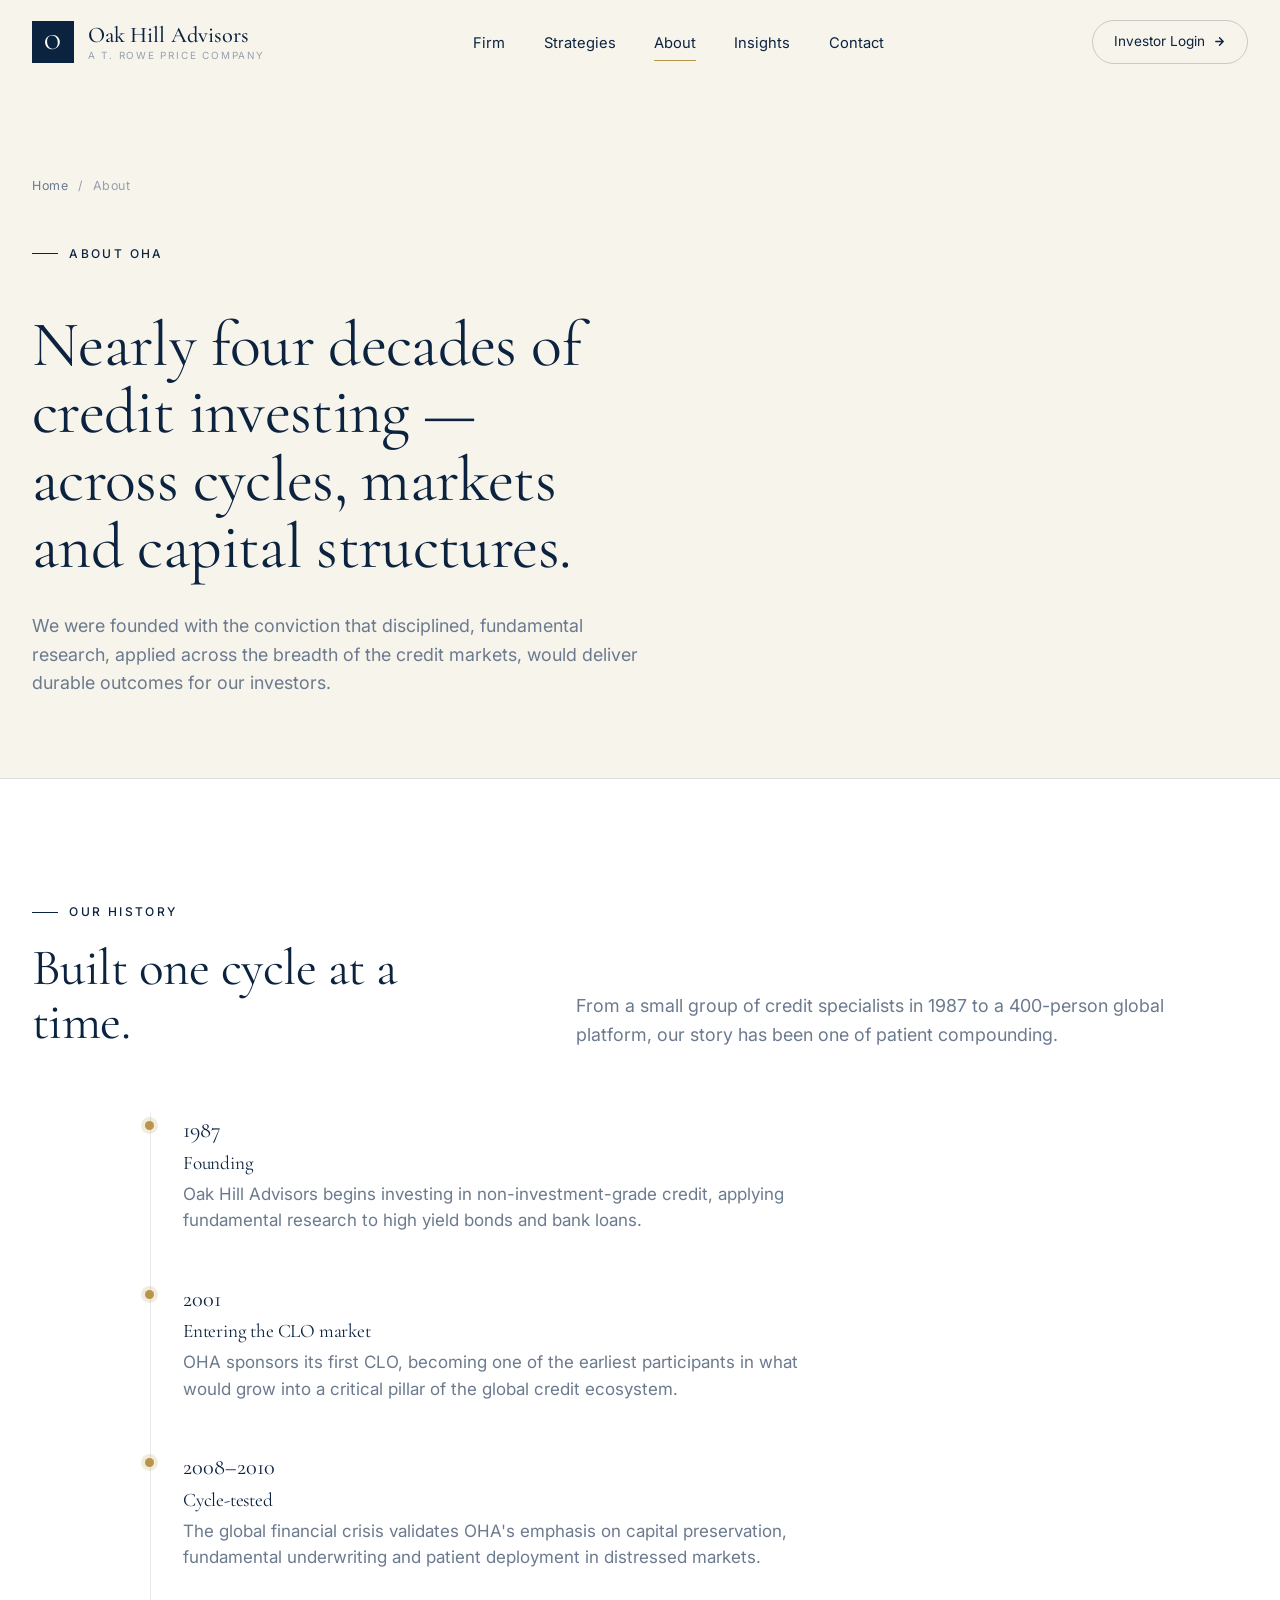
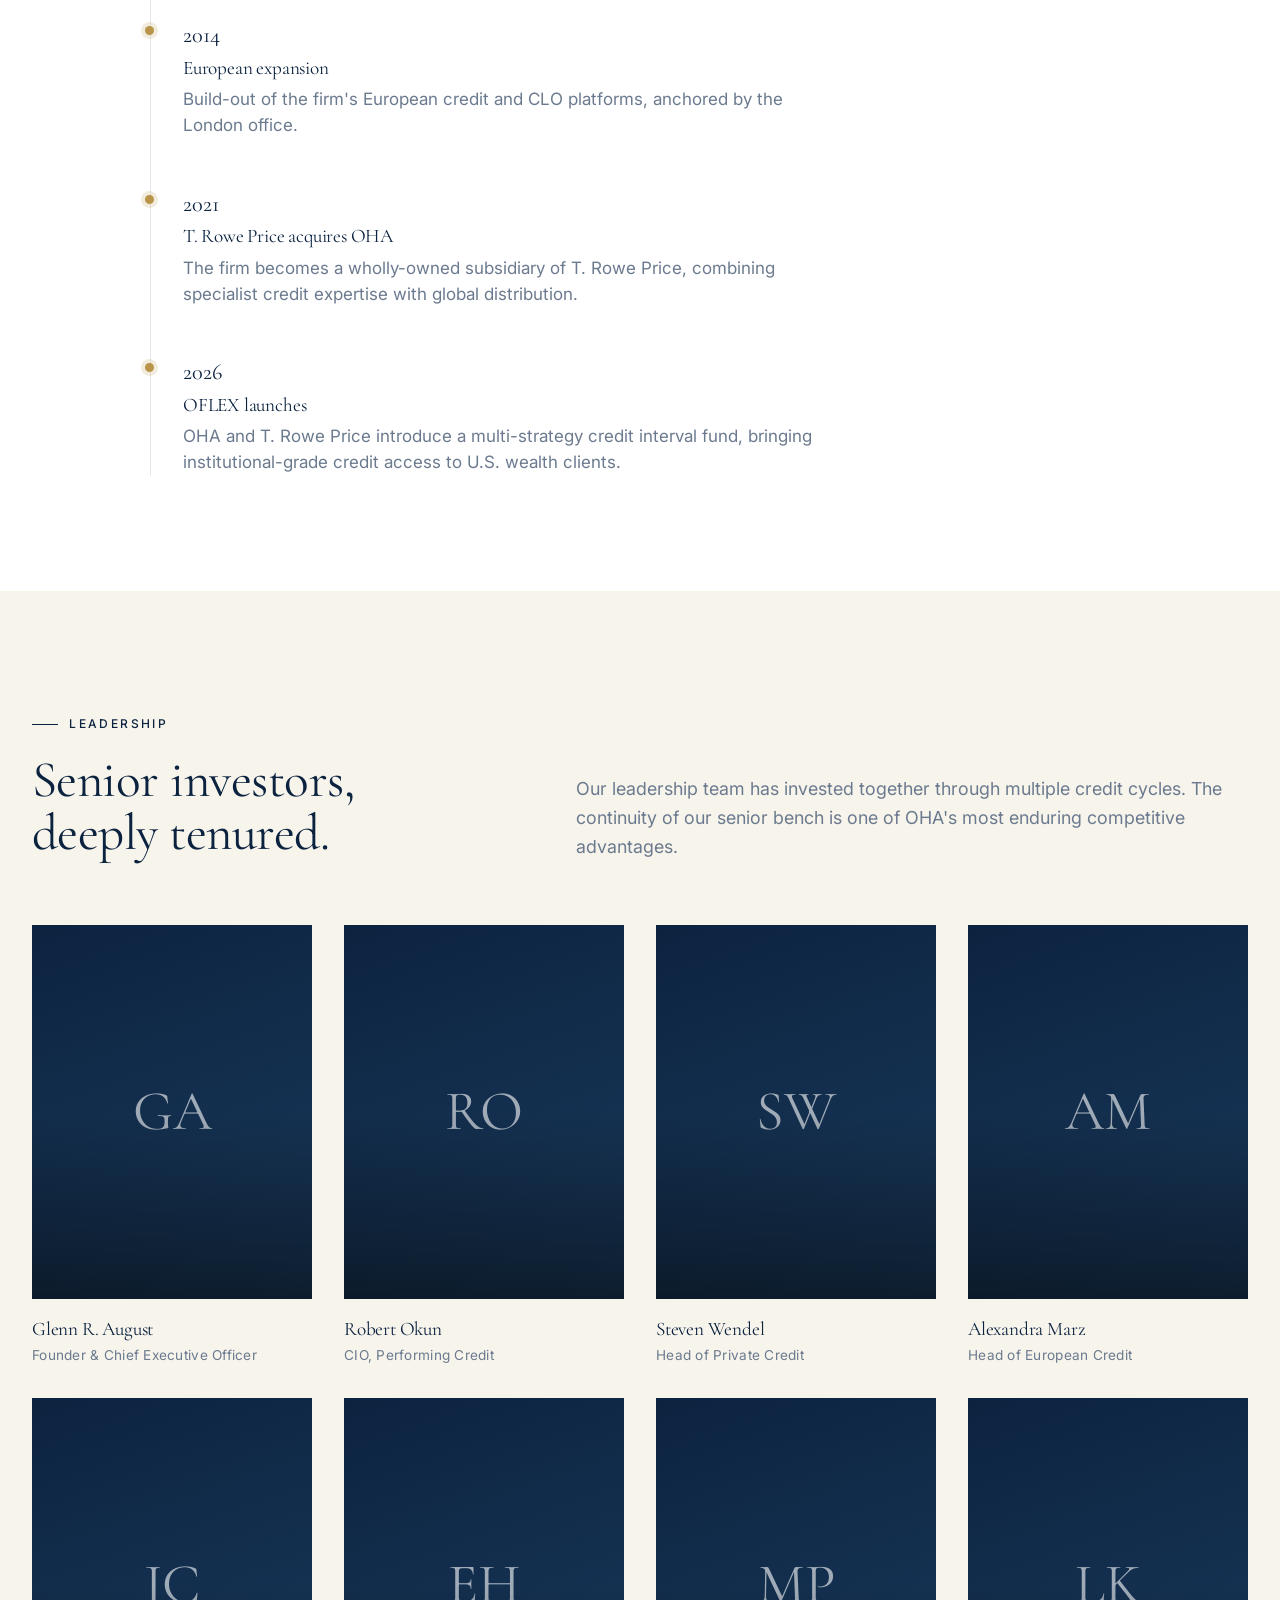
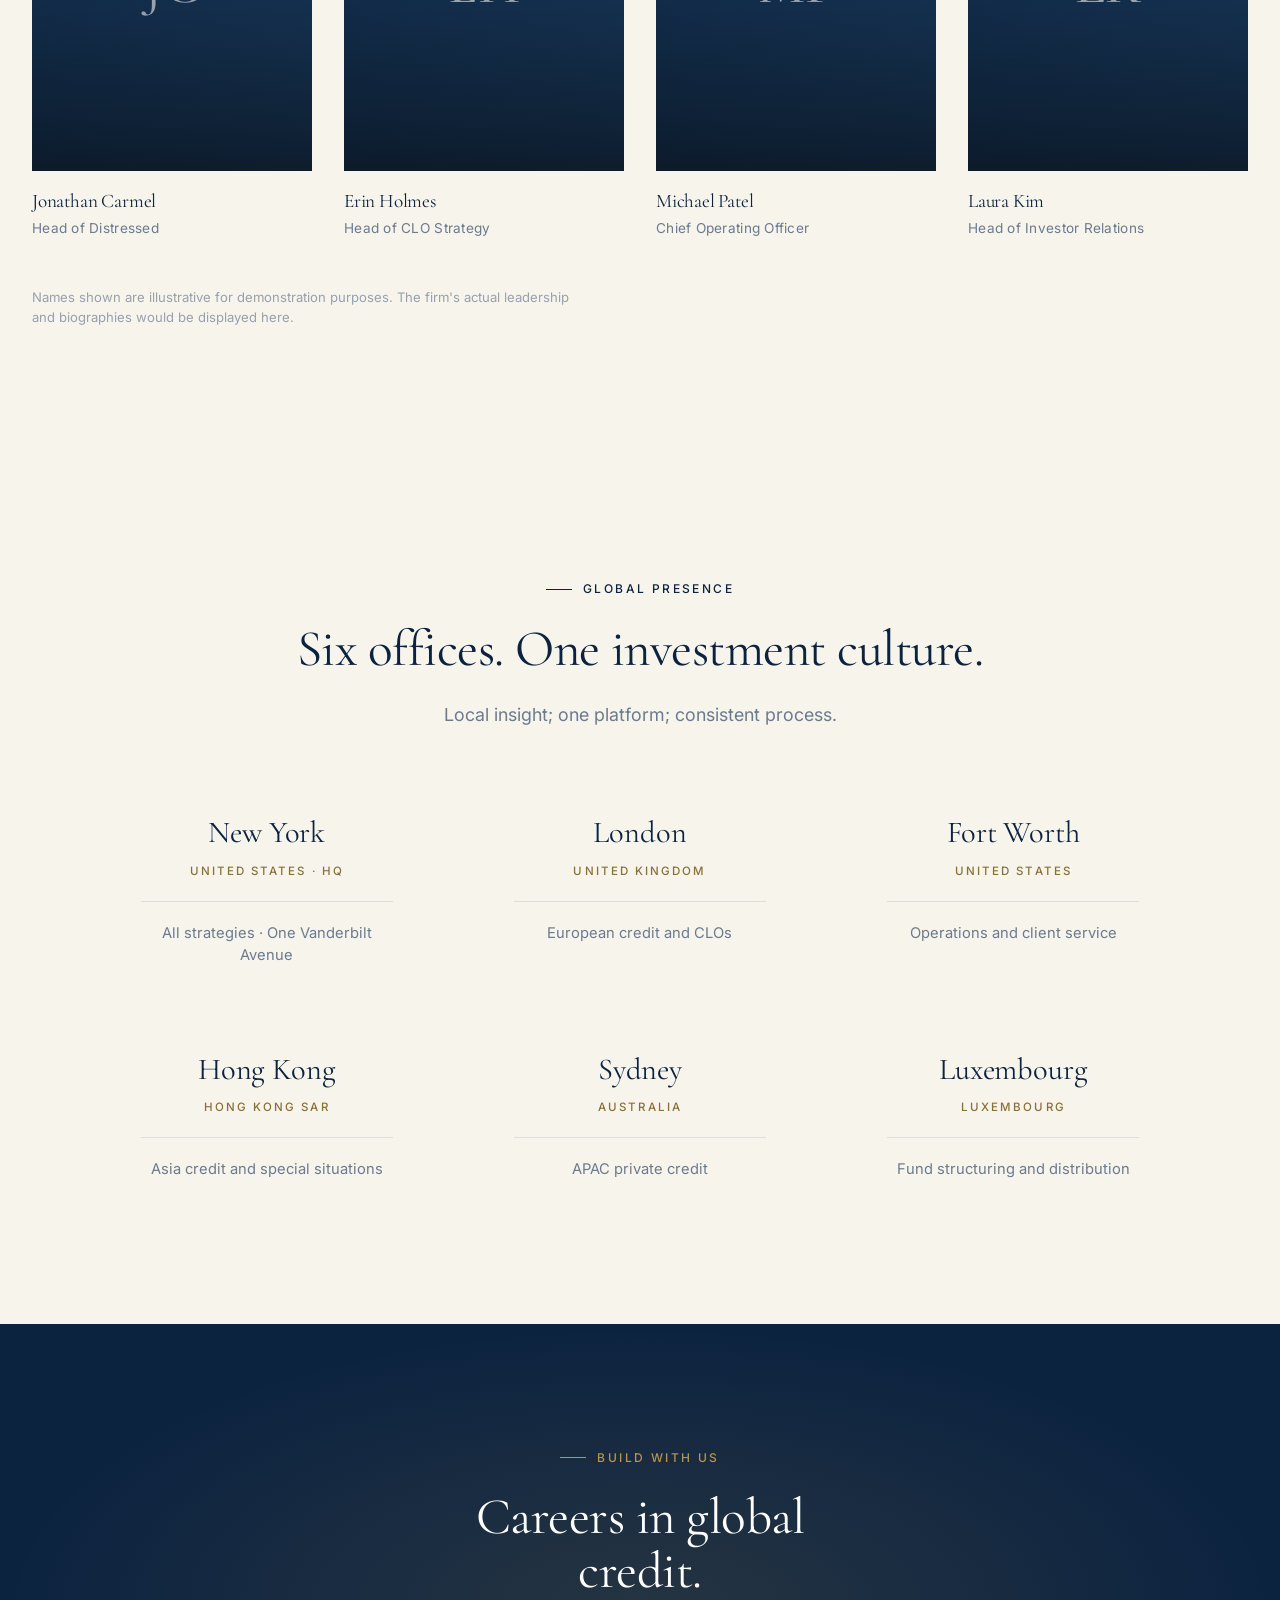
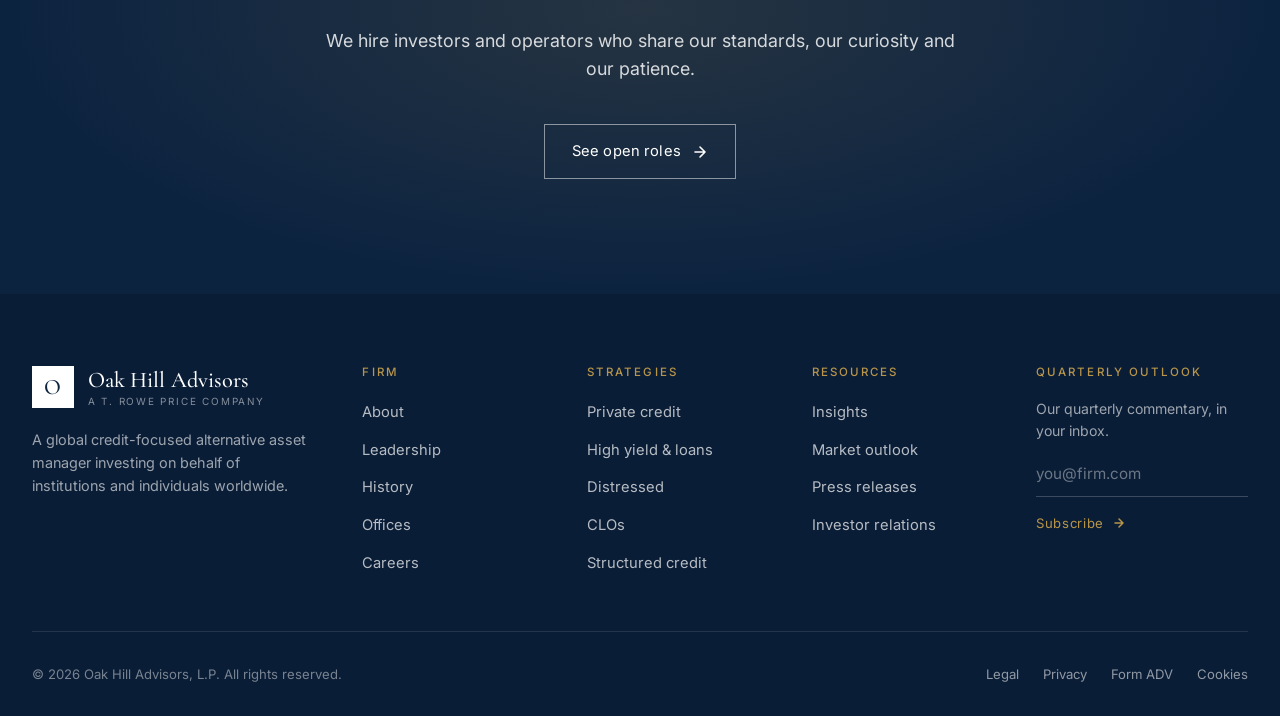
==== commit cf588934: "v3: elegant Blackstone-inspired redesign Complete rebuild: light theme, navy blue brand, photography" ====
--- a/about.html
+++ b/about.html
@@ -5,11 +5,12 @@
   <meta name="viewport" content="width=device-width, initial-scale=1" />
   <title>About — Oak Hill Advisors</title>
   <meta name="description" content="Founded in 1987, Oak Hill Advisors has invested across global credit markets for nearly four decades. Learn about our history, leadership and culture." />
+  <meta name="theme-color" content="#0c2340" />
   <link rel="preconnect" href="https://fonts.googleapis.com" />
   <link rel="preconnect" href="https://fonts.gstatic.com" crossorigin />
-  <link href="https://fonts.googleapis.com/css2?family=Cormorant+Garamond:ital,wght@0,300;0,400;0,500;1,300;1,400&family=Fraunces:opsz,wght,SOFT,WONK@9..144,300;9..144,400;9..144,500&family=Inter:wght@300;400;500;600&family=JetBrains+Mono:wght@400;500&display=swap" rel="stylesheet" />
+  <link href="https://fonts.googleapis.com/css2?family=Cormorant+Garamond:ital,wght@0,300;0,400;0,500;1,300;1,400&family=Inter:wght@300;400;500;600&display=swap" rel="stylesheet" />
   <link rel="stylesheet" href="assets/css/styles.css" />
-  <link rel="icon" type="image/svg+xml" href="data:image/svg+xml,%3Csvg xmlns='http://www.w3.org/2000/svg' viewBox='0 0 32 32'%3E%3Ccircle cx='16' cy='16' r='15' fill='%232f5d4a'/%3E%3Cpath d='M16 6 C 11 9, 9 14, 11 19 C 13 17, 15 16, 16 16 C 17 16, 19 17, 21 19 C 23 14, 21 9, 16 6 Z' fill='%23d4a843'/%3E%3C/svg%3E" />
+  <link rel="icon" type="image/svg+xml" href="data:image/svg+xml,%3Csvg xmlns='http://www.w3.org/2000/svg' viewBox='0 0 32 32'%3E%3Crect width='32' height='32' fill='%230c2340'/%3E%3Ctext x='16' y='21' text-anchor='middle' font-family='Georgia' font-size='14' fill='%23ffffff'%3EO%3C/text%3E%3C/svg%3E" />
 </head>
 <body>
 
@@ -19,8 +20,8 @@
       <a href="index.html" class="brand">
         <span class="brand-mark" aria-hidden="true">
           <svg viewBox="0 0 42 42" fill="none">
-            <path d="M21 7 C 14 11, 11 17, 13 24 C 16 21, 19 19, 21 19 C 23 19, 26 21, 29 24 C 31 17, 28 11, 21 7 Z" fill="#d4a843"/>
-            <path d="M21 19 V 35" stroke="#d4a843" stroke-width="0.8" stroke-linecap="round"/>
+            <rect width="42" height="42" fill="currentColor"/>
+            <text x="21" y="28" text-anchor="middle" font-family="Cormorant Garamond, Georgia, serif" font-size="22" fill="#ffffff" font-weight="500">O</text>
           </svg>
         </span>
         <span class="brand-text">Oak Hill Advisors<small>A T. Rowe Price Company</small></span>
@@ -30,11 +31,10 @@
         <li><a href="strategies.html">Strategies</a></li>
         <li><a href="about.html" class="active">About</a></li>
         <li><a href="insights.html">Insights</a></li>
-        <li><a href="about.html#leadership">Leadership</a></li>
         <li><a href="contact.html">Contact</a></li>
       </ul>
       <a href="contact.html" class="nav-cta">Investor Login
-        <svg width="14" height="14" viewBox="0 0 14 14" fill="none" stroke="currentColor" stroke-width="1.5"><path d="M3 7h8M7 3l4 4-4 4" stroke-linecap="round" stroke-linejoin="round"/></svg>
+        <svg width="13" height="13" viewBox="0 0 14 14" fill="none" stroke="currentColor" stroke-width="1.5"><path d="M3 7h8M7 3l4 4-4 4" stroke-linecap="round" stroke-linejoin="round"/></svg>
       </a>
       <button class="nav-toggle" aria-label="Toggle navigation"><span></span><span></span><span></span></button>
     </nav>
@@ -45,23 +45,23 @@
   <div class="container">
     <div class="breadcrumbs reveal"><a href="index.html">Home</a> &nbsp;/&nbsp; About</div>
     <span class="eyebrow reveal">About OHA</span>
-    <h1 class="reveal" style="--reveal-delay: 0.1s">Nearly four decades of investing in credit — across cycles, markets and capital structures.</h1>
+    <h1 class="reveal" style="--reveal-delay: 0.1s; margin-top: 1.5rem;">Nearly four decades of credit investing — across cycles, markets and capital structures.</h1>
     <p class="lead reveal" style="--reveal-delay: 0.2s">
-      We were founded with the conviction that disciplined, fundamental research, applied across the breadth of the credit markets, would deliver durable outcomes for our investors. We believe that conviction more strongly today than ever.
+      We were founded with the conviction that disciplined, fundamental research, applied across the breadth of the credit markets, would deliver durable outcomes for our investors.
     </p>
   </div>
 </section>
 
-<!-- History timeline -->
+<!-- History -->
 <section id="history">
   <div class="container">
     <div class="section-head">
       <div class="reveal">
         <span class="eyebrow">Our history</span>
-        <h2 style="margin-top: 1.5rem;">Built one cycle at a time.</h2>
+        <h2>Built one cycle at a time.</h2>
       </div>
       <p class="lead reveal" style="--reveal-delay: 0.1s">
-        From a small group of credit specialists in 1987 to a 400-person global platform, our story has been one of patient compounding — of capital, expertise and trust.
+        From a small group of credit specialists in 1987 to a 400-person global platform, our story has been one of patient compounding.
       </p>
     </div>
 
@@ -70,12 +70,12 @@
         <li class="timeline-item reveal">
           <div class="timeline-year">1987</div>
           <h4>Founding</h4>
-          <p>Oak Hill Advisors begins investing in non-investment-grade credit, applying fundamental research to high yield bonds and bank loans long before specialized credit was a recognized asset class.</p>
+          <p>Oak Hill Advisors begins investing in non-investment-grade credit, applying fundamental research to high yield bonds and bank loans.</p>
         </li>
         <li class="timeline-item reveal">
           <div class="timeline-year">2001</div>
           <h4>Entering the CLO market</h4>
-          <p>OHA sponsors its first collateralized loan obligation, becoming one of the earliest participants in what would grow into a critical pillar of the global credit ecosystem.</p>
+          <p>OHA sponsors its first CLO, becoming one of the earliest participants in what would grow into a critical pillar of the global credit ecosystem.</p>
         </li>
         <li class="timeline-item reveal">
           <div class="timeline-year">2008–2010</div>
@@ -90,11 +90,11 @@
         <li class="timeline-item reveal">
           <div class="timeline-year">2021</div>
           <h4>T. Rowe Price acquires OHA</h4>
-          <p>The firm becomes a wholly-owned subsidiary of T. Rowe Price, combining specialist credit expertise with global distribution and a 90-year asset management heritage.</p>
+          <p>The firm becomes a wholly-owned subsidiary of T. Rowe Price, combining specialist credit expertise with global distribution.</p>
         </li>
         <li class="timeline-item reveal">
           <div class="timeline-year">2026</div>
-          <h4>OFLEX launches with T. Rowe Price</h4>
+          <h4>OFLEX launches</h4>
           <p>OHA and T. Rowe Price introduce a multi-strategy credit interval fund, bringing institutional-grade credit access to U.S. wealth clients.</p>
         </li>
       </ol>
@@ -103,31 +103,31 @@
 </section>
 
 <!-- Leadership -->
-<section id="leadership" style="background: var(--color-bg-elevated);">
+<section id="leadership" style="background: var(--color-bg-alt);">
   <div class="container">
     <div class="section-head">
       <div class="reveal">
         <span class="eyebrow">Leadership</span>
-        <h2 style="margin-top: 1.5rem;">Senior investors, deeply tenured.</h2>
+        <h2>Senior investors, deeply tenured.</h2>
       </div>
       <p class="lead reveal" style="--reveal-delay: 0.1s">
-        Our leadership team has invested together through multiple credit cycles. The continuity of our senior bench is, we believe, one of OHA's most enduring competitive advantages.
+        Our leadership team has invested together through multiple credit cycles. The continuity of our senior bench is one of OHA's most enduring competitive advantages.
       </p>
     </div>
 
     <div class="leaders">
       <div class="leader reveal">
-        <div class="leader-img"><span class="initials">GS</span></div>
+        <div class="leader-img"><span class="initials">GA</span></div>
         <h4>Glenn R. August</h4>
         <div class="title">Founder &amp; Chief Executive Officer</div>
       </div>
       <div class="leader reveal" style="--reveal-delay: 0.05s">
         <div class="leader-img"><span class="initials">RO</span></div>
         <h4>Robert Okun</h4>
-        <div class="title">Chief Investment Officer, Performing Credit</div>
+        <div class="title">CIO, Performing Credit</div>
       </div>
       <div class="leader reveal" style="--reveal-delay: 0.1s">
-        <div class="leader-img"><span class="initials">SS</span></div>
+        <div class="leader-img"><span class="initials">SW</span></div>
         <h4>Steven Wendel</h4>
         <div class="title">Head of Private Credit</div>
       </div>
@@ -139,7 +139,7 @@
       <div class="leader reveal">
         <div class="leader-img"><span class="initials">JC</span></div>
         <h4>Jonathan Carmel</h4>
-        <div class="title">Head of Distressed &amp; Special Situations</div>
+        <div class="title">Head of Distressed</div>
       </div>
       <div class="leader reveal" style="--reveal-delay: 0.05s">
         <div class="leader-img"><span class="initials">EH</span></div>
@@ -158,55 +158,9 @@
       </div>
     </div>
 
-    <p style="margin-top: 3rem; font-size: 0.85rem; color: var(--color-text-subtle); max-width: 70ch;">
-      Names shown are illustrative for demonstration purposes. The firm's actual leadership and biographies are maintained on the official Oak Hill Advisors site.
+    <p style="margin-top: 3rem; font-size: 0.82rem; color: var(--color-text-subtle); max-width: 70ch;">
+      Names shown are illustrative for demonstration purposes. The firm's actual leadership and biographies would be displayed here.
     </p>
-  </div>
-</section>
-
-<!-- Culture / values -->
-<section class="approach">
-  <div class="container">
-    <div class="approach-grid">
-      <div class="reveal">
-        <span class="eyebrow">Culture</span>
-        <h2 style="margin-top: 1.5rem;">A specialist firm, by design.</h2>
-        <p class="lead" style="margin-top: 2rem;">
-          We are credit investors. That singular focus shapes everything from how we hire to how we vote on a position to how we communicate with our investors.
-        </p>
-      </div>
-
-      <div class="principles reveal" style="--reveal-delay: 0.1s">
-        <div class="principle">
-          <span class="num">·</span>
-          <div>
-            <h4>Apprenticeship and longevity</h4>
-            <p>Most of our senior investors have spent the majority of their careers at OHA. We believe great credit investors are made through repetition and mentorship.</p>
-          </div>
-        </div>
-        <div class="principle">
-          <span class="num">·</span>
-          <div>
-            <h4>Debate, then decide</h4>
-            <p>Investment decisions are forged through structured disagreement, not consensus. The best ideas survive scrutiny — and the rest never reach a portfolio.</p>
-          </div>
-        </div>
-        <div class="principle">
-          <span class="num">·</span>
-          <div>
-            <h4>Skin in the game</h4>
-            <p>Our investment professionals invest meaningfully alongside our clients in our funds and accounts.</p>
-          </div>
-        </div>
-        <div class="principle">
-          <span class="num">·</span>
-          <div>
-            <h4>Responsible investing</h4>
-            <p>Sustainability and governance considerations are integrated into our underwriting, because they are material to credit outcomes.</p>
-          </div>
-        </div>
-      </div>
-    </div>
   </div>
 </section>
 
@@ -215,46 +169,40 @@
   <div class="container">
     <div class="presence-head reveal">
       <span class="eyebrow">Global presence</span>
-      <h2 style="margin-top: 1.5rem;">Six offices. One investment culture.</h2>
+      <h2>Six offices. One investment culture.</h2>
       <p class="lead">Local insight; one platform; consistent process.</p>
     </div>
 
-    <div class="offices reveal">
+    <div class="offices reveal" style="--reveal-delay: 0.1s">
       <div class="office">
         <div class="city">New York</div>
         <div class="country">United States · HQ</div>
-        <div class="addr">One Vanderbilt Avenue<br/>16th Floor<br/>New York, NY 10017</div>
-        <div class="role">Headquarters · All strategies</div>
+        <div class="role">All strategies · One Vanderbilt Avenue</div>
       </div>
       <div class="office">
         <div class="city">London</div>
         <div class="country">United Kingdom</div>
-        <div class="addr">Mayfair<br/>European credit headquarters</div>
-        <div class="role">European credit &amp; CLOs</div>
+        <div class="role">European credit and CLOs</div>
       </div>
       <div class="office">
         <div class="city">Fort Worth</div>
         <div class="country">United States</div>
-        <div class="addr">Texas operations &amp;<br/>investor relations hub</div>
-        <div class="role">Operations &amp; client service</div>
+        <div class="role">Operations and client service</div>
       </div>
       <div class="office">
         <div class="city">Hong Kong</div>
         <div class="country">Hong Kong SAR</div>
-        <div class="addr">Asia-Pacific credit<br/>and distressed</div>
-        <div class="role">Asia credit &amp; special situations</div>
+        <div class="role">Asia credit and special situations</div>
       </div>
       <div class="office">
         <div class="city">Sydney</div>
         <div class="country">Australia</div>
-        <div class="addr">Australian and<br/>New Zealand credit</div>
         <div class="role">APAC private credit</div>
       </div>
       <div class="office">
         <div class="city">Luxembourg</div>
         <div class="country">Luxembourg</div>
-        <div class="addr">European fund<br/>structuring &amp; distribution</div>
-        <div class="role">Funds &amp; investor solutions</div>
+        <div class="role">Fund structuring and distribution</div>
       </div>
     </div>
   </div>
@@ -262,13 +210,13 @@
 
 <section class="cta">
   <div class="container">
-    <span class="eyebrow reveal">Build with us</span>
-    <h2 class="reveal" style="--reveal-delay: 0.1s; margin-top: 1.5rem;">Careers in global credit.</h2>
+    <span class="eyebrow on-dark reveal">Build with us</span>
+    <h2 class="reveal" style="--reveal-delay: 0.1s">Careers in global credit.</h2>
     <p class="lead reveal" style="--reveal-delay: 0.2s">
-      We hire investors and operators who share our standards, our curiosity and our patience. If that sounds like you, we'd like to hear from you.
+      We hire investors and operators who share our standards, our curiosity and our patience.
     </p>
     <div class="reveal" style="--reveal-delay: 0.3s">
-      <a href="contact.html#careers" class="btn btn-primary">
+      <a href="contact.html#careers" class="btn btn-light">
         See open roles
         <svg class="arrow" width="16" height="16" viewBox="0 0 16 16" fill="none" stroke="currentColor" stroke-width="1.6"><path d="M3 8h10M8 3l5 5-5 5" stroke-linecap="round" stroke-linejoin="round"/></svg>
       </a>
@@ -281,10 +229,10 @@
     <div class="footer-grid">
       <div class="footer-brand">
         <a href="index.html" class="brand">
-          <span class="brand-mark" aria-hidden="true">
+          <span class="brand-mark" aria-hidden="true" style="color: #fff;">
             <svg viewBox="0 0 42 42" fill="none">
-              <path d="M21 7 C 14 11, 11 17, 13 24 C 16 21, 19 19, 21 19 C 23 19, 26 21, 29 24 C 31 17, 28 11, 21 7 Z" fill="#d4a843"/>
-              <path d="M21 19 V 35" stroke="#d4a843" stroke-width="0.8" stroke-linecap="round"/>
+              <rect width="42" height="42" fill="currentColor"/>
+              <text x="21" y="28" text-anchor="middle" font-family="Cormorant Garamond, Georgia, serif" font-size="22" fill="#0c2340" font-weight="500">O</text>
             </svg>
           </span>
           <span class="brand-text">Oak Hill Advisors<small>A T. Rowe Price Company</small></span>
@@ -295,10 +243,10 @@
       <div class="footer-col"><h5>Strategies</h5><ul><li><a href="strategies.html#private-credit">Private credit</a></li><li><a href="strategies.html#high-yield">High yield &amp; loans</a></li><li><a href="strategies.html#distressed">Distressed</a></li><li><a href="strategies.html#clo">CLOs</a></li><li><a href="strategies.html#structured">Structured credit</a></li></ul></div>
       <div class="footer-col"><h5>Resources</h5><ul><li><a href="insights.html">Insights</a></li><li><a href="insights.html">Market outlook</a></li><li><a href="insights.html">Press releases</a></li><li><a href="contact.html">Investor relations</a></li></ul></div>
       <div class="footer-col footer-newsletter">
-        <h5>Stay informed</h5>
-        <p style="font-size: 0.85rem; color: var(--color-text-muted);">Quarterly outlooks in your inbox.</p>
+        <h5>Quarterly outlook</h5>
+        <p style="font-size: 0.88rem; color: rgba(255,255,255,0.6);">Our quarterly commentary, in your inbox.</p>
         <form onsubmit="event.preventDefault(); this.querySelector('button').textContent='Subscribed ✓';">
-          <input type="email" placeholder="Email address" required />
+          <input type="email" placeholder="you@firm.com" required />
           <button type="submit">Subscribe
             <svg width="14" height="14" viewBox="0 0 14 14" fill="none" stroke="currentColor" stroke-width="1.5"><path d="M3 7h8M7 3l4 4-4 4" stroke-linecap="round" stroke-linejoin="round"/></svg>
           </button>
--- a/assets/css/styles.css
+++ b/assets/css/styles.css
@@ -1,49 +1,44 @@
 /* ============================================================
-   Oak Hill Advisors — v2 Redesign
-   Editorial · Distinctive · Data-rich
+   Oak Hill Advisors — v3 Elegant Redesign
+   Light, photography-forward, navy & white
+   Inspired by Blackstone, Apollo, Brookfield
    ============================================================ */
 
 :root {
-  --color-bg: #0a0e0c;
-  --color-bg-elevated: #0f1411;
-  --color-bg-cream: #f0e9d8;
-  --color-surface: #141b17;
-  --color-surface-2: #1a2420;
-  --color-line: rgba(245, 235, 210, 0.08);
-  --color-line-strong: rgba(245, 235, 210, 0.18);
-  --color-text: #ece6d5;
-  --color-text-muted: #9ea69a;
-  --color-text-subtle: #6a716a;
-  --color-cream: #f5ecd5;
-  --color-cream-strong: #fbf3dd;
-  --color-oak: #2f5d4a;
-  --color-oak-light: #4d8870;
-  --color-oak-deep: #14322a;
-  --color-rust: #c46a3f;
-  --color-rust-deep: #8b3a2e;
-  --color-gold: #d4a843;
-  --color-gold-light: #e6c567;
-  --color-burgundy: #6b1f2a;
-  --color-ink: #0a0e0c;
-
-  --font-serif: 'Cormorant Garamond', 'Times New Roman', Georgia, serif;
-  --font-display: 'Fraunces', 'Cormorant Garamond', Georgia, serif;
+  --color-bg: #ffffff;
+  --color-bg-alt: #f7f4ec;
+  --color-bg-dark: #0c2340;
+  --color-bg-dark-2: #0a1d36;
+  --color-ink: #0c2340;
+  --color-ink-soft: #1a3050;
+  --color-text: #2a3a52;
+  --color-text-muted: #6b7a8e;
+  --color-text-subtle: #97a0ad;
+  --color-line: rgba(12, 35, 64, 0.10);
+  --color-line-soft: rgba(12, 35, 64, 0.06);
+  --color-line-strong: rgba(12, 35, 64, 0.20);
+  --color-line-on-dark: rgba(255, 255, 255, 0.14);
+  --color-line-on-dark-soft: rgba(255, 255, 255, 0.08);
+  --color-cream: #f7f4ec;
+  --color-cream-warm: #efe9d8;
+  --color-accent: #b8954a;
+  --color-accent-deep: #8a6f37;
+  --color-navy: #0c2340;
+  --color-navy-light: #1a3a5c;
+
+  --font-display: 'Cormorant Garamond', 'Times New Roman', Georgia, serif;
   --font-sans: 'Inter', -apple-system, BlinkMacSystemFont, 'Segoe UI', sans-serif;
-  --font-mono: 'JetBrains Mono', 'SF Mono', ui-monospace, monospace;
-
-  --radius-sm: 4px;
-  --radius-md: 10px;
-  --radius-lg: 20px;
-
-  --container: 1320px;
+
+  --container: 1280px;
   --container-narrow: 980px;
+  --container-wide: 1440px;
 
   --ease-out: cubic-bezier(0.16, 1, 0.3, 1);
   --ease-in-out: cubic-bezier(0.65, 0, 0.35, 1);
-  --ease-spring: cubic-bezier(0.34, 1.56, 0.64, 1);
-
-  --shadow-lg: 0 30px 60px -20px rgba(0, 0, 0, 0.6);
-  --shadow-glow: 0 0 80px rgba(212, 168, 67, 0.15);
+
+  --shadow-sm: 0 2px 8px rgba(12, 35, 64, 0.06);
+  --shadow-md: 0 8px 30px rgba(12, 35, 64, 0.08);
+  --shadow-lg: 0 30px 60px -20px rgba(12, 35, 64, 0.18);
 }
 
 * { box-sizing: border-box; margin: 0; padding: 0; }
@@ -52,11 +47,10 @@
 
 body {
   font-family: var(--font-sans);
-  font-size: 16px;
+  font-size: 17px;
   line-height: 1.55;
   color: var(--color-text);
   background: var(--color-bg);
-  font-feature-settings: 'ss01', 'ss02', 'cv11';
   text-rendering: optimizeLegibility;
   -webkit-font-smoothing: antialiased;
   -moz-osx-font-smoothing: grayscale;
@@ -64,51 +58,56 @@
 }
 
 img, svg, video { display: block; max-width: 100%; }
+img { height: auto; }
 a { color: inherit; text-decoration: none; }
 button { font: inherit; cursor: pointer; border: none; background: none; color: inherit; }
 ul, ol { list-style: none; }
 
-::selection { background: var(--color-gold); color: var(--color-ink); }
+::selection { background: var(--color-navy); color: #fff; }
 
 /* Typography */
 h1, h2, h3, h4, h5 {
   font-family: var(--font-display);
   font-weight: 400;
-  letter-spacing: -0.02em;
-  line-height: 1;
-  color: var(--color-cream);
-}
-
-h1 { font-size: clamp(3rem, 9vw, 9rem); font-weight: 300; }
-h2 { font-size: clamp(2.2rem, 5vw, 4.5rem); font-weight: 400; }
-h3 { font-size: clamp(1.5rem, 2.5vw, 2.2rem); }
-h4 { font-size: 1.25rem; }
+  letter-spacing: -0.01em;
+  line-height: 1.05;
+  color: var(--color-ink);
+}
+
+h1 { font-size: clamp(2.6rem, 6vw, 5.5rem); font-weight: 400; }
+h2 { font-size: clamp(2rem, 4vw, 3.6rem); }
+h3 { font-size: clamp(1.4rem, 2vw, 1.9rem); }
+h4 { font-size: 1.2rem; }
+
+p { color: var(--color-text); }
 
 .eyebrow {
-  font-family: var(--font-mono);
-  font-size: 0.72rem;
-  letter-spacing: 0.22em;
+  font-family: var(--font-sans);
+  font-size: 0.75rem;
+  letter-spacing: 0.2em;
   text-transform: uppercase;
-  color: var(--color-gold);
+  color: var(--color-navy);
   font-weight: 500;
   display: inline-flex;
   align-items: center;
   gap: 0.7rem;
 }
 
+.eyebrow.on-dark { color: var(--color-accent); }
+
 .eyebrow::before {
   content: '';
   display: inline-block;
-  width: 22px;
+  width: 26px;
   height: 1px;
-  background: var(--color-gold);
+  background: currentColor;
 }
 
 .lead {
-  font-size: clamp(1.05rem, 1.4vw, 1.3rem);
+  font-size: clamp(1.05rem, 1.4vw, 1.25rem);
   color: var(--color-text-muted);
   max-width: 60ch;
-  line-height: 1.55;
+  line-height: 1.6;
 }
 
 /* Layout */
@@ -119,13 +118,10 @@
   padding: 0 2rem;
 }
 
-.container-narrow {
-  max-width: var(--container-narrow);
-  margin: 0 auto;
-  padding: 0 2rem;
-}
-
-section { padding: clamp(5rem, 10vw, 9rem) 0; position: relative; }
+.container-narrow { max-width: var(--container-narrow); margin: 0 auto; padding: 0 2rem; }
+.container-wide { max-width: var(--container-wide); margin: 0 auto; padding: 0 2rem; }
+
+section { padding: clamp(5rem, 9vw, 8rem) 0; position: relative; }
 
 /* ============================================================
    Header
@@ -135,18 +131,26 @@
   position: fixed;
   inset: 0 0 auto 0;
   z-index: 100;
-  padding: 1.5rem 0;
-  background: rgba(10, 14, 12, 0);
-  backdrop-filter: blur(0);
-  transition: background 0.3s var(--ease-out), backdrop-filter 0.3s var(--ease-out), padding 0.3s var(--ease-out), border-color 0.3s;
+  padding: 1.25rem 0;
+  background: rgba(255, 255, 255, 0);
+  transition: background 0.3s var(--ease-out), padding 0.3s var(--ease-out), border-color 0.3s, box-shadow 0.3s;
   border-bottom: 1px solid transparent;
 }
 
 .site-header.is-scrolled {
-  background: rgba(10, 14, 12, 0.88);
-  backdrop-filter: blur(18px);
-  padding: 0.85rem 0;
+  background: rgba(255, 255, 255, 0.96);
+  backdrop-filter: blur(14px);
+  -webkit-backdrop-filter: blur(14px);
+  padding: 0.75rem 0;
   border-bottom-color: var(--color-line);
+}
+
+.site-header.on-dark {
+  background: transparent;
+}
+
+.site-header.on-dark.is-scrolled {
+  background: rgba(255, 255, 255, 0.96);
 }
 
 .nav {
@@ -161,15 +165,22 @@
   align-items: center;
   gap: 0.85rem;
   font-family: var(--font-display);
-  font-size: 1.35rem;
-  letter-spacing: 0.01em;
-  color: var(--color-cream);
+  font-size: 1.4rem;
+  letter-spacing: 0.005em;
+  color: var(--color-ink);
+}
+
+.site-header.on-dark:not(.is-scrolled) .brand,
+.site-header.on-dark:not(.is-scrolled) .nav-links a,
+.site-header.on-dark:not(.is-scrolled) .nav-cta {
+  color: #fff;
 }
 
 .brand-mark {
   width: 42px; height: 42px;
-  position: relative;
-  display: grid; place-items: center;
+  display: grid;
+  place-items: center;
+  flex: none;
 }
 
 .brand-mark svg { width: 100%; height: 100%; }
@@ -177,65 +188,75 @@
 .brand-text { font-weight: 500; line-height: 1.1; }
 .brand-text small {
   display: block;
-  font-family: var(--font-mono);
+  font-family: var(--font-sans);
   font-size: 0.62rem;
-  letter-spacing: 0.22em;
+  letter-spacing: 0.18em;
   text-transform: uppercase;
   color: var(--color-text-subtle);
   margin-top: 3px;
   font-weight: 400;
 }
 
+.site-header.on-dark:not(.is-scrolled) .brand-text small {
+  color: rgba(255,255,255,0.6);
+}
+
 .nav-links {
   display: flex;
   align-items: center;
-  gap: 2.25rem;
+  gap: 2.4rem;
 }
 
 .nav-links a {
-  font-family: var(--font-sans);
-  font-size: 0.88rem;
-  color: var(--color-text-muted);
+  font-size: 0.92rem;
+  color: var(--color-ink);
   transition: color 0.2s;
   position: relative;
   padding: 0.3rem 0;
-  letter-spacing: 0.01em;
-}
-
-.nav-links a:hover { color: var(--color-cream); }
-
-.nav-links a.active::after,
-.nav-links a:hover::after {
+  font-weight: 400;
+}
+
+.nav-links a:hover { color: var(--color-accent-deep); }
+
+.nav-links a.active::after {
   content: '';
   position: absolute;
-  inset: auto 0 -2px 0;
+  inset: auto 0 -4px 0;
   height: 1px;
-  background: var(--color-gold);
+  background: var(--color-accent);
 }
 
 .nav-cta {
   display: inline-flex;
   align-items: center;
   gap: 0.5rem;
-  padding: 0.7rem 1.25rem;
+  padding: 0.65rem 1.3rem;
   border: 1px solid var(--color-line-strong);
   border-radius: 999px;
-  font-size: 0.82rem;
-  color: var(--color-cream);
-  transition: all 0.25s var(--ease-out);
-  font-family: var(--font-sans);
+  font-size: 0.85rem;
+  color: var(--color-ink);
+  transition: all 0.2s var(--ease-out);
+  font-weight: 400;
 }
 
 .nav-cta:hover {
-  border-color: var(--color-gold);
-  color: var(--color-gold);
-  background: rgba(212, 168, 67, 0.06);
+  background: var(--color-navy);
+  border-color: var(--color-navy);
+  color: #fff;
+}
+
+.site-header.on-dark:not(.is-scrolled) .nav-cta {
+  border-color: rgba(255,255,255,0.4);
+}
+.site-header.on-dark:not(.is-scrolled) .nav-cta:hover {
+  background: #fff;
+  color: var(--color-navy);
+  border-color: #fff;
 }
 
 .nav-toggle {
   display: none;
   width: 40px; height: 40px;
-  border-radius: 4px;
   position: relative;
 }
 
@@ -243,9 +264,11 @@
   position: absolute;
   left: 10px; right: 10px;
   height: 1px;
-  background: var(--color-cream);
+  background: var(--color-ink);
   transition: transform 0.3s var(--ease-out), opacity 0.3s;
 }
+
+.site-header.on-dark:not(.is-scrolled) .nav-toggle span { background: #fff; }
 
 .nav-toggle span:nth-child(1) { top: 14px; }
 .nav-toggle span:nth-child(2) { top: 19px; }
@@ -256,808 +279,646 @@
 .nav-toggle.is-open span:nth-child(3) { transform: translateY(-5px) rotate(-45deg); }
 
 /* ============================================================
-   Market pulse ticker (top-of-page strip)
+   Buttons
    ============================================================ */
 
-.pulse-bar {
-  position: fixed;
-  top: 0; left: 0; right: 0;
-  z-index: 99;
-  background: var(--color-ink);
-  border-bottom: 1px solid var(--color-line);
-  height: 36px;
-  overflow: hidden;
-  font-family: var(--font-mono);
-  font-size: 0.72rem;
-  letter-spacing: 0.06em;
-  display: none;
-}
-
-.pulse-bar.is-active { display: block; }
-
-.pulse-track {
-  display: flex;
-  align-items: center;
-  height: 100%;
-  white-space: nowrap;
-  animation: pulse-scroll 60s linear infinite;
-  gap: 3rem;
-  padding-left: 2rem;
-}
-
-.pulse-item {
-  display: inline-flex;
-  align-items: center;
-  gap: 0.6rem;
-  color: var(--color-text-muted);
-}
-
-.pulse-item .lbl { color: var(--color-text-subtle); text-transform: uppercase; letter-spacing: 0.1em; }
-.pulse-item .val { color: var(--color-cream); }
-.pulse-item .delta-up { color: #6dbc8a; }
-.pulse-item .delta-dn { color: var(--color-rust); }
-.pulse-item .dot {
-  width: 6px; height: 6px; border-radius: 50%;
-  background: var(--color-gold);
-  animation: pulse-dot 2s ease-in-out infinite;
-}
-
-@keyframes pulse-scroll {
-  from { transform: translateX(0); }
-  to { transform: translateX(-50%); }
-}
-
-@keyframes pulse-dot {
-  0%, 100% { opacity: 0.3; transform: scale(0.8); }
-  50% { opacity: 1; transform: scale(1.2); }
-}
-
-body.has-pulse .site-header { top: 36px; }
-
-/* ============================================================
-   Hero — editorial / typographic
-   ============================================================ */
-
-.hero {
-  position: relative;
-  min-height: 100vh;
-  padding: 11rem 0 6rem;
-  overflow: hidden;
-  background: var(--color-bg);
-}
-
-.hero-canvas {
-  position: absolute;
-  inset: 0;
-  z-index: 0;
-  pointer-events: none;
-  background:
-    radial-gradient(ellipse 70% 50% at 80% 20%, rgba(47, 93, 74, 0.35) 0%, transparent 60%),
-    radial-gradient(ellipse 50% 40% at 10% 80%, rgba(212, 168, 67, 0.10) 0%, transparent 60%),
-    var(--color-bg);
-}
-
-.hero-canvas::before {
-  content: '';
-  position: absolute;
-  inset: 0;
-  background-image:
-    linear-gradient(rgba(245,235,210,0.025) 1px, transparent 1px),
-    linear-gradient(90deg, rgba(245,235,210,0.025) 1px, transparent 1px);
-  background-size: 100px 100px;
-  mask-image: radial-gradient(ellipse at center, black 30%, transparent 70%);
-}
-
-/* Decorative leaf */
-.leaf-bg {
-  position: absolute;
-  right: -6%;
-  top: 8%;
-  width: 50%;
-  max-width: 720px;
-  opacity: 0.12;
-  z-index: 0;
-  animation: leaf-sway 14s ease-in-out infinite;
-  transform-origin: bottom center;
-}
-
-@keyframes leaf-sway {
-  0%, 100% { transform: rotate(-2deg); }
-  50% { transform: rotate(2deg); }
-}
-
-.hero-inner {
-  position: relative;
-  z-index: 1;
-}
-
-.hero-tagline {
-  display: flex;
-  justify-content: space-between;
-  align-items: center;
-  flex-wrap: wrap;
-  gap: 1rem;
-  font-family: var(--font-mono);
-  font-size: 0.72rem;
-  letter-spacing: 0.2em;
-  text-transform: uppercase;
-  color: var(--color-text-subtle);
-  margin-bottom: 4rem;
-  padding-bottom: 1.5rem;
-  border-bottom: 1px solid var(--color-line);
-}
-
-.hero-tagline strong { color: var(--color-gold); font-weight: 500; }
-.hero-tagline .live-pill {
-  display: inline-flex; align-items: center; gap: 0.5rem;
-  padding: 0.3rem 0.7rem;
-  border: 1px solid var(--color-line-strong);
-  border-radius: 999px;
-  color: var(--color-cream);
-}
-
-.hero-tagline .live-pill::before {
-  content: '';
-  width: 6px; height: 6px;
-  border-radius: 50%;
-  background: #6dbc8a;
-  box-shadow: 0 0 8px #6dbc8a;
-  animation: pulse-dot 1.6s ease-in-out infinite;
-}
-
-.hero-headline {
-  font-size: clamp(3.5rem, 11vw, 11rem);
-  font-weight: 300;
-  line-height: 0.92;
-  letter-spacing: -0.04em;
-  color: var(--color-cream);
-}
-
-.hero-headline .line {
-  display: block;
-  overflow: hidden;
-}
-
-.hero-headline em {
-  font-style: italic;
-  font-weight: 300;
-  color: var(--color-gold);
-}
-
-.hero-headline .underline-word {
-  position: relative;
-  display: inline-block;
-}
-
-.hero-headline .underline-word::after {
-  content: '';
-  position: absolute;
-  left: 0; right: 0;
-  bottom: 0.18em;
-  height: 2px;
-  background: var(--color-gold);
-  transform-origin: left;
-  animation: underline-grow 1.4s var(--ease-out) 0.6s both;
-}
-
-@keyframes underline-grow {
-  from { transform: scaleX(0); }
-  to { transform: scaleX(1); }
-}
-
-.hero-grid {
-  margin-top: 5rem;
-  display: grid;
-  grid-template-columns: 1fr 1fr 1fr;
-  gap: 3rem;
-  align-items: end;
-}
-
-.hero-grid .col-lead {
-  font-size: 1.15rem;
-  color: var(--color-text-muted);
-  line-height: 1.6;
-  max-width: 38ch;
-}
-
-.hero-grid .col-lead strong {
-  color: var(--color-cream);
-  font-weight: 500;
-}
-
-.hero-actions {
-  display: flex;
-  gap: 1rem;
-  flex-wrap: wrap;
-}
-
-.hero-figures {
-  display: flex;
-  flex-direction: column;
-  gap: 2rem;
-  border-left: 1px solid var(--color-line);
-  padding-left: 2rem;
-}
-
-.figure-row {
-  display: grid;
-  grid-template-columns: 1fr auto;
-  gap: 1rem;
-  align-items: end;
-}
-
-.figure-row .lbl {
-  font-family: var(--font-mono);
-  font-size: 0.7rem;
-  letter-spacing: 0.16em;
-  text-transform: uppercase;
-  color: var(--color-text-subtle);
-}
-
-.figure-row .val {
-  font-family: var(--font-display);
-  font-size: 2.4rem;
-  color: var(--color-cream);
-  line-height: 1;
-  font-weight: 400;
-}
-
-.figure-row .val .unit { color: var(--color-gold); font-weight: 300; }
-
-/* Buttons */
 .btn {
   display: inline-flex;
   align-items: center;
   gap: 0.7rem;
-  padding: 1rem 1.75rem;
-  border-radius: 999px;
-  font-size: 0.88rem;
-  font-weight: 500;
-  letter-spacing: 0.02em;
-  transition: all 0.3s var(--ease-out);
+  padding: 0.95rem 1.7rem;
+  border-radius: 0;
+  font-size: 0.92rem;
+  font-weight: 400;
+  letter-spacing: 0.01em;
+  transition: all 0.25s var(--ease-out);
   border: 1px solid transparent;
   white-space: nowrap;
   font-family: var(--font-sans);
 }
 
 .btn-primary {
-  background: var(--color-gold);
-  color: var(--color-ink);
+  background: var(--color-navy);
+  color: #fff;
 }
 .btn-primary:hover {
-  background: var(--color-gold-light);
-  transform: translateY(-2px);
-  box-shadow: 0 12px 30px -8px rgba(212, 168, 67, 0.5);
+  background: var(--color-ink-soft);
 }
 
 .btn-ghost {
   border-color: var(--color-line-strong);
-  color: var(--color-cream);
+  color: var(--color-ink);
 }
 .btn-ghost:hover {
-  border-color: var(--color-cream);
-  background: rgba(245,235,210,0.04);
-}
-
-.btn .arrow { transition: transform 0.3s var(--ease-out); }
-.btn:hover .arrow { transform: translateX(5px); }
-
-.hero-scroll-hint {
-  position: absolute;
-  bottom: 2rem;
-  left: 2rem;
-  font-family: var(--font-mono);
+  border-color: var(--color-navy);
+  background: var(--color-navy);
+  color: #fff;
+}
+
+.btn-light {
+  border-color: rgba(255, 255, 255, 0.5);
+  color: #fff;
+}
+.btn-light:hover {
+  background: #fff;
+  border-color: #fff;
+  color: var(--color-navy);
+}
+
+.btn .arrow { transition: transform 0.25s var(--ease-out); }
+.btn:hover .arrow { transform: translateX(4px); }
+
+.text-link {
+  display: inline-flex;
+  align-items: center;
+  gap: 0.6rem;
+  color: var(--color-navy);
+  font-size: 0.92rem;
+  letter-spacing: 0.02em;
+  border-bottom: 1px solid var(--color-line-strong);
+  padding-bottom: 0.4rem;
+  transition: gap 0.25s var(--ease-out), border-color 0.25s, color 0.25s;
+}
+
+.text-link:hover {
+  gap: 0.9rem;
+  border-color: var(--color-navy);
+  color: var(--color-accent-deep);
+}
+
+.text-link.on-dark {
+  color: #fff;
+  border-color: rgba(255,255,255,0.3);
+}
+.text-link.on-dark:hover { color: var(--color-accent); border-color: var(--color-accent); }
+
+/* ============================================================
+   Hero (light, photography-forward)
+   ============================================================ */
+
+.hero {
+  position: relative;
+  min-height: 100vh;
+  padding: 9rem 0 4rem;
+  display: flex;
+  align-items: center;
+  background: var(--color-navy);
+  color: #fff;
+  overflow: hidden;
+}
+
+.hero-photo {
+  position: absolute;
+  inset: 0;
+  z-index: 0;
+}
+
+.hero-photo img {
+  width: 100%;
+  height: 100%;
+  object-fit: cover;
+  object-position: center;
+  opacity: 0.55;
+}
+
+.hero-photo::after {
+  content: '';
+  position: absolute;
+  inset: 0;
+  background:
+    linear-gradient(180deg, rgba(12, 35, 64, 0.55) 0%, rgba(12, 35, 64, 0.85) 100%),
+    linear-gradient(90deg, rgba(12, 35, 64, 0.5) 0%, rgba(12, 35, 64, 0.1) 60%);
+}
+
+/* Photo fallback if image fails / loading */
+.hero-photo-fallback {
+  position: absolute;
+  inset: 0;
+  background:
+    radial-gradient(ellipse at 70% 20%, rgba(184, 149, 74, 0.25) 0%, transparent 60%),
+    linear-gradient(135deg, var(--color-navy) 0%, var(--color-navy-light) 100%);
+}
+
+.hero-inner {
+  position: relative;
+  z-index: 1;
+  max-width: 880px;
+  color: #fff;
+}
+
+.hero h1 {
+  color: #fff;
+  font-size: clamp(2.8rem, 6.5vw, 6.2rem);
+  font-weight: 300;
+  line-height: 1.02;
+  letter-spacing: -0.015em;
+  margin-top: 2rem;
+}
+
+.hero h1 em {
+  font-style: italic;
+  color: var(--color-accent);
+  font-weight: 400;
+}
+
+.hero .lead {
+  color: rgba(255, 255, 255, 0.88);
+  font-size: 1.2rem;
+  margin-top: 2rem;
+  max-width: 56ch;
+  line-height: 1.5;
+}
+
+.hero-actions {
+  margin-top: 3rem;
+  display: flex;
+  gap: 1rem;
+  flex-wrap: wrap;
+}
+
+/* Stats strip below hero */
+.hero-stats {
+  position: absolute;
+  bottom: 0; left: 0; right: 0;
+  z-index: 2;
+  background: rgba(12, 35, 64, 0.92);
+  backdrop-filter: blur(8px);
+  border-top: 1px solid var(--color-line-on-dark-soft);
+}
+
+.hero-stats-grid {
+  display: grid;
+  grid-template-columns: repeat(4, 1fr);
+}
+
+.hero-stat {
+  padding: 2rem;
+  border-right: 1px solid var(--color-line-on-dark-soft);
+  color: #fff;
+}
+
+.hero-stat:last-child { border-right: none; }
+
+.hero-stat .num {
+  font-family: var(--font-display);
+  font-size: clamp(2rem, 3.5vw, 3rem);
+  font-weight: 400;
+  line-height: 1;
+}
+
+.hero-stat .num .accent { color: var(--color-accent); }
+
+.hero-stat .lbl {
+  margin-top: 0.7rem;
+  font-size: 0.78rem;
+  letter-spacing: 0.12em;
+  text-transform: uppercase;
+  color: rgba(255, 255, 255, 0.7);
+  font-weight: 400;
+}
+
+/* ============================================================
+   Intro
+   ============================================================ */
+
+.intro {
+  background: var(--color-bg);
+  padding: clamp(6rem, 10vw, 10rem) 0;
+}
+
+.intro-grid {
+  display: grid;
+  grid-template-columns: 1fr 1.4fr;
+  gap: 6rem;
+  align-items: start;
+}
+
+.intro-grid h2 {
+  font-size: clamp(2rem, 3.5vw, 3rem);
+  margin-top: 1.5rem;
+}
+
+.intro-body {
+  padding-top: 0.5rem;
+}
+
+.intro-body p { font-size: 1.1rem; line-height: 1.7; color: var(--color-text); }
+.intro-body p + p { margin-top: 1.5rem; }
+.intro-body strong { color: var(--color-ink); font-weight: 500; }
+
+.intro-link {
+  margin-top: 2.5rem;
+  display: inline-flex;
+}
+
+/* ============================================================
+   Strategies — clean editorial cards with photos
+   ============================================================ */
+
+.strategies {
+  background: var(--color-bg-alt);
+  padding: clamp(6rem, 10vw, 10rem) 0;
+}
+
+.section-head {
+  display: grid;
+  grid-template-columns: 1fr 1.4fr;
+  gap: 4rem;
+  align-items: end;
+  margin-bottom: 4rem;
+}
+
+.section-head h2 { margin-top: 1.25rem; max-width: 16ch; }
+
+.strategy-grid {
+  display: grid;
+  grid-template-columns: repeat(2, 1fr);
+  gap: 1.5rem;
+}
+
+.strategy-card {
+  position: relative;
+  background: #fff;
+  border: 1px solid var(--color-line);
+  overflow: hidden;
+  transition: all 0.4s var(--ease-out);
+  cursor: pointer;
+  display: flex;
+  flex-direction: column;
+}
+
+.strategy-card:hover {
+  border-color: var(--color-navy);
+  box-shadow: var(--shadow-md);
+  transform: translateY(-3px);
+}
+
+.strategy-card-photo {
+  aspect-ratio: 16/9;
+  position: relative;
+  overflow: hidden;
+  background: var(--color-navy);
+}
+
+.strategy-card-photo img {
+  width: 100%;
+  height: 100%;
+  object-fit: cover;
+  transition: transform 0.7s var(--ease-out);
+}
+
+.strategy-card:hover .strategy-card-photo img { transform: scale(1.04); }
+
+.strategy-card-photo .fallback {
+  position: absolute;
+  inset: 0;
+  display: grid;
+  place-items: center;
+  background: linear-gradient(135deg, var(--color-navy) 0%, var(--color-navy-light) 100%);
+  color: rgba(255,255,255,0.4);
+}
+.strategy-card-photo .fallback svg { width: 35%; max-width: 100px; }
+
+.strategy-card-photo::after {
+  content: '';
+  position: absolute;
+  inset: 0;
+  background: linear-gradient(180deg, transparent 50%, rgba(12, 35, 64, 0.35) 100%);
+  pointer-events: none;
+}
+
+.strategy-card-body {
+  padding: 2rem 2rem 2.25rem;
+  display: flex;
+  flex-direction: column;
+  flex: 1;
+}
+
+.strategy-card .index {
+  font-family: var(--font-sans);
+  font-size: 0.72rem;
+  letter-spacing: 0.18em;
+  text-transform: uppercase;
+  color: var(--color-accent-deep);
+  font-weight: 500;
+}
+
+.strategy-card h3 {
+  margin-top: 0.8rem;
+  font-size: 1.7rem;
+  line-height: 1.15;
+}
+
+.strategy-card p {
+  margin-top: 0.9rem;
+  color: var(--color-text-muted);
+  font-size: 0.95rem;
+  line-height: 1.6;
+  flex: 1;
+}
+
+.strategy-card-meta {
+  margin-top: 1.75rem;
+  padding-top: 1.25rem;
+  border-top: 1px solid var(--color-line);
+  display: flex;
+  justify-content: space-between;
+  align-items: center;
+}
+
+.strategy-card-meta .figure {
+  font-family: var(--font-display);
+  font-size: 1.2rem;
+  color: var(--color-ink);
+}
+
+.strategy-card-meta .arrow {
+  color: var(--color-navy);
+  transition: transform 0.25s;
+}
+
+.strategy-card:hover .strategy-card-meta .arrow { transform: translate(4px, -4px); }
+
+/* ============================================================
+   Headquarters / One Vanderbilt feature
+   ============================================================ */
+
+.headquarters {
+  background: var(--color-bg);
+  padding: 0;
+}
+
+.hq-grid {
+  display: grid;
+  grid-template-columns: 1fr 1fr;
+  min-height: 640px;
+}
+
+.hq-photo {
+  position: relative;
+  background: var(--color-navy);
+  overflow: hidden;
+}
+
+.hq-photo img {
+  width: 100%;
+  height: 100%;
+  object-fit: cover;
+  object-position: center;
+}
+
+.hq-photo .fallback {
+  position: absolute;
+  inset: 0;
+  display: grid;
+  place-items: center;
+  background:
+    linear-gradient(180deg, rgba(12, 35, 64, 0.4) 0%, rgba(12, 35, 64, 0.7) 100%),
+    linear-gradient(135deg, var(--color-navy-light) 0%, var(--color-navy) 100%);
+  color: rgba(255,255,255,0.6);
+  text-align: center;
+  padding: 2rem;
+}
+
+.hq-photo .fallback .building-icon {
+  width: 80px; height: 120px;
+  margin: 0 auto 1rem;
+  display: block;
+}
+
+.hq-photo .fallback p {
+  font-family: var(--font-display);
+  font-size: 1.4rem;
+  color: rgba(255,255,255,0.85);
+  margin-top: 1rem;
+}
+
+.hq-photo .fallback small {
+  display: block;
+  font-size: 0.7rem;
+  letter-spacing: 0.18em;
+  text-transform: uppercase;
+  color: rgba(255,255,255,0.5);
+  margin-top: 1rem;
+}
+
+.hq-photo-caption {
+  position: absolute;
+  bottom: 1.5rem; left: 1.5rem; right: 1.5rem;
+  z-index: 2;
+  color: #fff;
+  font-size: 0.78rem;
+  letter-spacing: 0.14em;
+  text-transform: uppercase;
+  opacity: 0.85;
+  font-weight: 400;
+}
+
+.hq-content {
+  padding: clamp(3rem, 6vw, 6rem) clamp(2rem, 5vw, 5rem);
+  display: flex;
+  flex-direction: column;
+  justify-content: center;
+  background: var(--color-bg-alt);
+}
+
+.hq-content h2 {
+  margin-top: 1.5rem;
+  font-size: clamp(2rem, 3.5vw, 3.2rem);
+}
+
+.hq-content .lead { margin-top: 1.5rem; }
+
+.hq-address {
+  margin-top: 2.5rem;
+  padding-top: 2rem;
+  border-top: 1px solid var(--color-line);
+  display: grid;
+  grid-template-columns: 1fr 1fr;
+  gap: 2rem;
+}
+
+.hq-address dt {
   font-size: 0.7rem;
   letter-spacing: 0.18em;
   text-transform: uppercase;
   color: var(--color-text-subtle);
-  display: flex;
-  align-items: center;
-  gap: 1rem;
-  z-index: 2;
-}
-
-.hero-scroll-hint::after {
-  content: '';
-  width: 60px; height: 1px;
-  background: linear-gradient(to right, var(--color-gold), transparent);
+  margin-bottom: 0.6rem;
+}
+
+.hq-address dd {
+  font-family: var(--font-display);
+  font-size: 1.3rem;
+  color: var(--color-ink);
+  line-height: 1.4;
+}
+
+.hq-address dd small {
+  display: block;
+  font-family: var(--font-sans);
+  font-size: 0.85rem;
+  color: var(--color-text-muted);
+  margin-top: 0.2rem;
 }
 
 /* ============================================================
-   AUM Chart Section
+   Approach / Principles
    ============================================================ */
 
-.aum-section {
-  background: var(--color-bg-elevated);
-  border-top: 1px solid var(--color-line);
-  border-bottom: 1px solid var(--color-line);
-  padding: 6rem 0;
-}
-
-.aum-grid {
-  display: grid;
-  grid-template-columns: 1fr 1.4fr;
-  gap: 5rem;
-  align-items: center;
-}
-
-.aum-text h2 {
-  font-size: clamp(2rem, 4vw, 3.5rem);
-  margin-top: 1.5rem;
-}
-
-.aum-text .lead { margin-top: 2rem; }
-
-.aum-chart-wrap {
-  position: relative;
-  background: var(--color-surface);
-  border: 1px solid var(--color-line);
-  border-radius: var(--radius-lg);
-  padding: 2.5rem;
-  overflow: hidden;
-}
-
-.aum-chart-wrap::before {
-  content: '';
-  position: absolute;
-  inset: 0;
-  background: radial-gradient(ellipse at top right, rgba(212, 168, 67, 0.08) 0%, transparent 60%);
-  pointer-events: none;
-}
-
-.chart-head {
-  display: flex;
-  justify-content: space-between;
-  align-items: flex-start;
-  margin-bottom: 2rem;
-  position: relative;
-  z-index: 1;
-}
-
-.chart-head .title {
-  font-family: var(--font-mono);
-  font-size: 0.72rem;
-  letter-spacing: 0.16em;
-  text-transform: uppercase;
-  color: var(--color-text-subtle);
-}
-
-.chart-head .current {
-  font-family: var(--font-display);
-  font-size: 2rem;
-  color: var(--color-gold);
-  margin-top: 0.4rem;
-}
-
-.chart-head .delta {
-  font-family: var(--font-mono);
-  font-size: 0.78rem;
-  color: #6dbc8a;
-  margin-top: 0.3rem;
-}
-
-.aum-chart {
-  position: relative;
-  z-index: 1;
-  height: 240px;
-  width: 100%;
-}
-
-.aum-chart svg { overflow: visible; }
-.aum-chart .grid-line { stroke: var(--color-line); stroke-width: 1; }
-.aum-chart .axis-label {
-  font-family: var(--font-mono);
-  font-size: 9px;
-  fill: var(--color-text-subtle);
-  letter-spacing: 0.1em;
-}
-.aum-chart .area {
-  fill: url(#aumGradient);
-  opacity: 0;
-  animation: chart-fade 1.4s var(--ease-out) 0.3s forwards;
-}
-.aum-chart .line {
-  fill: none;
-  stroke: var(--color-gold);
-  stroke-width: 2;
-  stroke-linecap: round;
-  stroke-linejoin: round;
-  stroke-dasharray: 1500;
-  stroke-dashoffset: 1500;
-  animation: chart-draw 2.2s var(--ease-out) 0.2s forwards;
-}
-.aum-chart .dot {
-  fill: var(--color-gold);
-  opacity: 0;
-  animation: chart-fade 0.4s ease 1.8s forwards;
-}
-.aum-chart .dot.last {
-  fill: var(--color-cream);
-  stroke: var(--color-gold);
-  stroke-width: 2;
-  r: 6;
-}
-
-@keyframes chart-draw { to { stroke-dashoffset: 0; } }
-@keyframes chart-fade { to { opacity: 1; } }
-
-/* ============================================================
-   Strategies — large editorial cards
-   ============================================================ */
-
-.strategies {
-  background: var(--color-bg);
+.approach {
+  background: var(--color-navy);
+  color: #fff;
+  padding: clamp(6rem, 10vw, 10rem) 0;
   position: relative;
   overflow: hidden;
 }
 
-.section-head {
-  display: grid;
-  grid-template-columns: 1fr 1.4fr;
-  gap: 4rem;
-  align-items: end;
-  margin-bottom: 5rem;
-}
-
-.section-head h2 { max-width: 16ch; margin-top: 1.5rem; }
-
-.section-head .index-num {
-  font-family: var(--font-mono);
-  font-size: 0.7rem;
-  letter-spacing: 0.18em;
-  color: var(--color-text-subtle);
-  margin-bottom: 1rem;
-}
-
-.strategy-grid {
+.approach::before {
+  content: '';
+  position: absolute;
+  inset: 0;
+  background:
+    radial-gradient(ellipse at 80% 20%, rgba(184, 149, 74, 0.18) 0%, transparent 60%);
+}
+
+.approach .container { position: relative; z-index: 1; }
+
+.approach h2 { color: #fff; }
+.approach .lead { color: rgba(255, 255, 255, 0.8); }
+
+.approach-grid {
+  display: grid;
+  grid-template-columns: 1fr 1.3fr;
+  gap: 5rem;
+  align-items: start;
+}
+
+.principles {
   display: grid;
   grid-template-columns: repeat(2, 1fr);
+  gap: 1px;
+  background: var(--color-line-on-dark-soft);
+  border: 1px solid var(--color-line-on-dark-soft);
+}
+
+.principle {
+  background: var(--color-navy);
+  padding: 2rem;
+  transition: background 0.3s;
+}
+
+.principle:hover { background: var(--color-navy-light); }
+
+.principle .num {
+  font-family: var(--font-display);
+  font-size: 1.4rem;
+  color: var(--color-accent);
+}
+
+.principle h4 {
+  margin-top: 1rem;
+  font-family: var(--font-display);
+  font-size: 1.4rem;
+  color: #fff;
+  font-weight: 400;
+}
+
+.principle p {
+  margin-top: 0.8rem;
+  color: rgba(255, 255, 255, 0.72);
+  font-size: 0.92rem;
+  line-height: 1.55;
+}
+
+/* ============================================================
+   Insights — clean photo grid
+   ============================================================ */
+
+.insights {
+  background: var(--color-bg);
+  padding: clamp(6rem, 10vw, 10rem) 0;
+}
+
+.insights-grid {
+  display: grid;
+  grid-template-columns: repeat(3, 1fr);
   gap: 2rem;
 }
 
-.strategy-card {
-  position: relative;
-  background: var(--color-surface);
-  border: 1px solid var(--color-line);
-  border-radius: var(--radius-lg);
-  padding: 2.5rem;
-  overflow: hidden;
-  transition: all 0.5s var(--ease-out);
-  cursor: pointer;
-  min-height: 380px;
+.insight {
   display: flex;
   flex-direction: column;
-  justify-content: space-between;
-  isolation: isolate;
-}
-
-.strategy-card .card-bg {
-  position: absolute;
-  inset: 0;
-  z-index: -1;
-  opacity: 0.55;
-  transition: opacity 0.5s, transform 0.6s var(--ease-out);
-}
-
-.strategy-card:hover .card-bg { opacity: 0.85; transform: scale(1.04); }
-
-.strategy-card:hover {
-  border-color: var(--color-gold);
-  transform: translateY(-6px);
-  box-shadow: 0 30px 80px -20px rgba(0,0,0,0.7);
-}
-
-.strategy-card-top {
-  display: flex;
-  justify-content: space-between;
-  align-items: flex-start;
-  gap: 1rem;
-}
-
-.strategy-card .index {
-  font-family: var(--font-mono);
-  color: var(--color-gold);
-  font-size: 0.78rem;
+  text-decoration: none;
+  color: inherit;
+  transition: transform 0.3s var(--ease-out);
+}
+
+.insight:hover { transform: translateY(-4px); }
+
+.insight-photo {
+  aspect-ratio: 4/3;
+  background: var(--color-navy);
+  overflow: hidden;
+  position: relative;
+}
+
+.insight-photo img {
+  width: 100%; height: 100%;
+  object-fit: cover;
+  transition: transform 0.7s var(--ease-out);
+}
+
+.insight:hover .insight-photo img { transform: scale(1.05); }
+
+.insight-photo .fallback {
+  position: absolute; inset: 0;
+  display: grid; place-items: center;
+  color: rgba(255,255,255,0.3);
+}
+.insight-photo .fallback.gradient-1 { background: linear-gradient(135deg, #0c2340 0%, #1a3a5c 100%); }
+.insight-photo .fallback.gradient-2 { background: linear-gradient(135deg, #1a3a5c 0%, #2c5278 100%); }
+.insight-photo .fallback.gradient-3 { background: linear-gradient(135deg, #b8954a 0%, #8a6f37 100%); }
+.insight-photo .fallback.gradient-4 { background: linear-gradient(135deg, #2a3a52 0%, #0c2340 100%); }
+.insight-photo .fallback.gradient-5 { background: linear-gradient(135deg, #4a5d78 0%, #2a3a52 100%); }
+
+.insight-photo .fallback svg { width: 60px; height: 60px; }
+
+.insight-tag {
+  margin-top: 1.5rem;
+  font-size: 0.72rem;
   letter-spacing: 0.18em;
   text-transform: uppercase;
-}
-
-.strategy-card .icon {
-  width: 48px; height: 48px;
-  color: var(--color-gold);
-  opacity: 0.85;
-}
-
-.strategy-card h3 {
-  font-size: 2rem;
-  margin-top: 4rem;
-  line-height: 1.05;
-}
-
-.strategy-card p {
-  margin-top: 1rem;
+  color: var(--color-accent-deep);
+  font-weight: 500;
+}
+
+.insight h3 {
+  margin-top: 0.8rem;
+  font-size: 1.5rem;
+  line-height: 1.2;
+}
+
+.insight p {
+  margin-top: 0.8rem;
   color: var(--color-text-muted);
   font-size: 0.95rem;
-  line-height: 1.6;
-  max-width: 38ch;
-}
-
-.strategy-card .meta {
-  margin-top: 2.5rem;
-  padding-top: 1.5rem;
-  border-top: 1px solid var(--color-line);
-  display: flex;
-  justify-content: space-between;
-  align-items: center;
-  font-family: var(--font-mono);
-  font-size: 0.72rem;
-  letter-spacing: 0.1em;
-  text-transform: uppercase;
-  color: var(--color-text-subtle);
-}
-
-.strategy-card .figure {
-  color: var(--color-cream);
-  font-family: var(--font-display);
-  font-size: 1.5rem;
-  text-transform: none;
-  letter-spacing: 0;
-  font-weight: 400;
-}
-
-.strategy-card .arrow-icon { transition: transform 0.3s var(--ease-out); color: var(--color-gold); }
-.strategy-card:hover .arrow-icon { transform: translate(4px, -4px); }
-
-/* ============================================================
-   Manifesto / Editorial pullquote
-   ============================================================ */
-
-.manifesto {
-  padding: clamp(6rem, 12vw, 12rem) 0;
-  background:
-    radial-gradient(ellipse at center, rgba(47, 93, 74, 0.15) 0%, transparent 70%),
-    var(--color-bg);
-  position: relative;
-  text-align: center;
-}
-
-.manifesto::before, .manifesto::after {
-  content: '';
-  position: absolute;
-  left: 50%; transform: translateX(-50%);
-  width: 1px; height: 80px;
-  background: linear-gradient(var(--color-gold), transparent);
-}
-.manifesto::before { top: 0; }
-.manifesto::after { bottom: 0; transform: translateX(-50%) rotate(180deg); }
-
-.manifesto-quote {
-  font-family: var(--font-display);
-  font-size: clamp(1.8rem, 4vw, 3.6rem);
-  line-height: 1.18;
-  font-weight: 300;
-  letter-spacing: -0.015em;
-  color: var(--color-cream);
-  max-width: 22ch;
-  margin: 0 auto;
-}
-
-.manifesto-quote em {
-  font-style: italic;
-  color: var(--color-gold);
-}
-
-.manifesto-quote .quote-mark {
-  display: block;
-  font-size: 1.5em;
-  line-height: 0.5;
-  color: var(--color-gold);
-  margin-bottom: 1rem;
-}
-
-.manifesto-attr {
-  margin-top: 3rem;
-  font-family: var(--font-mono);
+  line-height: 1.55;
+}
+
+.insight-meta {
+  margin-top: 1.25rem;
   font-size: 0.78rem;
-  letter-spacing: 0.18em;
-  text-transform: uppercase;
-  color: var(--color-text-muted);
-}
-
-.manifesto-attr strong { color: var(--color-cream); font-weight: 500; }
-
-/* ============================================================
-   Approach / principles
-   ============================================================ */
-
-.approach {
-  background: var(--color-bg-elevated);
-  position: relative;
-  overflow: hidden;
-  border-top: 1px solid var(--color-line);
-}
-
-.approach-grid {
-  display: grid;
-  grid-template-columns: 1fr 1.2fr;
-  gap: 5rem;
-  align-items: start;
-}
-
-.principles {
-  counter-reset: principle;
-}
-
-.principle {
-  border-top: 1px solid var(--color-line);
-  padding: 2rem 0;
-  display: grid;
-  grid-template-columns: 60px 1fr auto;
-  gap: 1.5rem;
-  align-items: start;
-  transition: padding 0.3s var(--ease-out), background 0.3s;
-  cursor: default;
-}
-
-.principle:last-child { border-bottom: 1px solid var(--color-line); }
-
-.principle:hover {
-  padding-left: 1rem;
-  background: linear-gradient(to right, rgba(212,168,67,0.04), transparent 60%);
-}
-
-.principle .num {
-  font-family: var(--font-mono);
-  color: var(--color-gold);
-  font-size: 0.8rem;
-  letter-spacing: 0.1em;
-  padding-top: 0.45rem;
-}
-
-.principle h4 {
-  font-family: var(--font-display);
-  font-size: 1.7rem;
-  font-weight: 400;
-  margin-bottom: 0.6rem;
-  letter-spacing: -0.01em;
-}
-
-.principle p {
-  color: var(--color-text-muted);
-  font-size: 1rem;
-  line-height: 1.6;
-  max-width: 50ch;
-}
-
-.principle .plus {
-  font-family: var(--font-mono);
-  font-size: 1.5rem;
-  color: var(--color-text-subtle);
-  padding-top: 0.3rem;
-  transition: transform 0.3s, color 0.3s;
-}
-
-.principle:hover .plus { color: var(--color-gold); transform: rotate(90deg); }
-
-/* ============================================================
-   Insights — masonry-style
-   ============================================================ */
-
-.insights {
-  background: var(--color-bg);
-  border-top: 1px solid var(--color-line);
-}
-
-.insights-grid {
-  display: grid;
-  grid-template-columns: 1.6fr 1fr 1fr;
-  grid-template-rows: auto auto;
-  gap: 1.5rem;
-}
-
-.insight {
-  background: var(--color-surface);
-  border: 1px solid var(--color-line);
-  border-radius: var(--radius-lg);
-  overflow: hidden;
-  transition: all 0.4s var(--ease-out);
-  display: flex;
-  flex-direction: column;
-  position: relative;
-  text-decoration: none;
-  color: inherit;
-}
-
-.insight.featured {
-  grid-row: span 2;
-}
-
-.insight:hover {
-  border-color: var(--color-line-strong);
-  transform: translateY(-3px);
-}
-
-.insight-img {
-  aspect-ratio: 16/9;
-  background: var(--color-oak);
-  position: relative;
-  overflow: hidden;
-}
-
-.insight.featured .insight-img { aspect-ratio: 4/3; }
-
-.insight-img.gradient-1 { background: linear-gradient(135deg, #1a3a2c 0%, #4d8870 100%); }
-.insight-img.gradient-2 { background: linear-gradient(135deg, #14322a 0%, #2f5d4a 100%); }
-.insight-img.gradient-3 { background: linear-gradient(135deg, #d4a843 0%, #8b6f2a 100%); }
-.insight-img.gradient-4 { background: linear-gradient(135deg, #6b1f2a 0%, #c46a3f 100%); }
-.insight-img.gradient-5 { background: linear-gradient(135deg, #2a3935 0%, #14322a 100%); }
-
-.insight-img-art {
-  position: absolute;
-  inset: 0;
-  display: grid;
-  place-items: center;
-  color: rgba(245,236,213, 0.25);
-}
-
-.insight-img-art svg { width: 60%; height: 60%; }
-
-.insight-img::after {
-  content: '';
-  position: absolute;
-  inset: 0;
-  background:
-    radial-gradient(circle at 30% 30%, rgba(255,255,255,0.12) 0%, transparent 50%),
-    repeating-linear-gradient(45deg, transparent 0 24px, rgba(0,0,0,0.04) 24px 25px);
-}
-
-.insight-body { padding: 1.75rem 1.75rem 2rem; flex: 1; display: flex; flex-direction: column; }
-
-.insight.featured .insight-body { padding: 2.5rem; }
-
-.insight-tag {
-  font-family: var(--font-mono);
-  font-size: 0.7rem;
-  letter-spacing: 0.16em;
-  text-transform: uppercase;
-  color: var(--color-gold);
-}
-
-.insight h3 {
-  font-size: 1.3rem;
-  margin-top: 0.8rem;
-  line-height: 1.2;
-}
-
-.insight.featured h3 { font-size: 2.3rem; line-height: 1.05; }
-
-.insight p {
-  color: var(--color-text-muted);
-  font-size: 0.92rem;
-  margin-top: 0.9rem;
-  line-height: 1.55;
-  flex: 1;
-}
-
-.insight-meta {
-  margin-top: 1.5rem;
-  display: flex;
-  justify-content: space-between;
-  font-family: var(--font-mono);
-  font-size: 0.7rem;
   color: var(--color-text-subtle);
   letter-spacing: 0.05em;
 }
 
 /* ============================================================
-   Global Map — interactive
+   Global presence — simple, elegant
    ============================================================ */
 
 .presence {
-  background: var(--color-bg-elevated);
-  border-top: 1px solid var(--color-line);
-  position: relative;
-  overflow: hidden;
+  background: var(--color-bg-alt);
+  padding: clamp(6rem, 10vw, 10rem) 0;
 }
 
 .presence-head {
@@ -1067,106 +928,48 @@
   margin-left: auto;
   margin-right: auto;
 }
+
+.presence-head h2 { margin-top: 1.5rem; }
 .presence-head .lead { margin: 1.5rem auto 0; }
 
-.world-map {
-  position: relative;
-  max-width: 1100px;
+.offices {
+  display: grid;
+  grid-template-columns: repeat(3, 1fr);
+  gap: 3rem 2.5rem;
+  max-width: 1080px;
   margin: 0 auto;
-  aspect-ratio: 2/1;
-}
-
-.world-map svg { width: 100%; height: 100%; }
-
-.world-map .land { fill: rgba(245,236,213, 0.04); stroke: rgba(245,236,213, 0.10); stroke-width: 0.4; }
-
-.world-map .grat { fill: none; stroke: rgba(245,236,213, 0.04); stroke-width: 0.3; }
-
-.office-pin {
-  cursor: pointer;
-  transform-origin: center;
-  transition: transform 0.3s var(--ease-out);
-}
-
-.office-pin:hover, .office-pin.is-active { transform: scale(1.4); }
-
-.office-pin .pulse {
-  fill: var(--color-gold);
-  opacity: 0.5;
-  animation: pin-pulse 2.4s ease-out infinite;
-  transform-origin: center;
-}
-
-.office-pin .core {
-  fill: var(--color-gold);
-  stroke: var(--color-cream);
-  stroke-width: 1;
-}
-
-@keyframes pin-pulse {
-  0% { transform: scale(1); opacity: 0.6; }
-  100% { transform: scale(3.5); opacity: 0; }
-}
-
-.office-tooltip {
-  position: absolute;
-  background: var(--color-ink);
-  border: 1px solid var(--color-gold);
-  border-radius: var(--radius-md);
-  padding: 1rem 1.25rem;
-  min-width: 220px;
-  pointer-events: none;
-  opacity: 0;
-  transform: translate(-50%, -110%);
-  transition: opacity 0.2s;
-  font-size: 0.85rem;
-  z-index: 5;
-}
-.office-tooltip.is-visible { opacity: 1; }
-.office-tooltip .city { font-family: var(--font-display); font-size: 1.2rem; color: var(--color-cream); }
-.office-tooltip .role { color: var(--color-text-muted); font-size: 0.8rem; margin-top: 0.3rem; }
-
-.offices-list {
-  margin-top: 4rem;
-  display: grid;
-  grid-template-columns: repeat(6, 1fr);
-  gap: 0;
-  border-top: 1px solid var(--color-line);
-  border-left: 1px solid var(--color-line);
-}
-
-.office-row {
-  border-right: 1px solid var(--color-line);
-  border-bottom: 1px solid var(--color-line);
-  padding: 1.75rem 1.25rem;
-  transition: background 0.3s;
-  cursor: pointer;
-}
-
-.office-row:hover, .office-row.is-active {
-  background: linear-gradient(180deg, rgba(212,168,67,0.06), transparent);
-}
-
-.office-row .city {
+}
+
+.office {
+  text-align: center;
+  padding: 1rem 0;
+}
+
+.office .city {
   font-family: var(--font-display);
-  font-size: 1.4rem;
-  color: var(--color-cream);
-  letter-spacing: -0.01em;
-}
-
-.office-row .country {
-  font-family: var(--font-mono);
-  font-size: 0.65rem;
+  font-size: 1.9rem;
+  color: var(--color-ink);
+  letter-spacing: -0.005em;
+}
+
+.office .country {
+  margin-top: 0.4rem;
+  font-size: 0.72rem;
   letter-spacing: 0.18em;
   text-transform: uppercase;
-  color: var(--color-gold);
-  margin-top: 0.4rem;
-}
-
-.office-row .role {
-  margin-top: 1rem;
-  font-size: 0.78rem;
+  color: var(--color-accent-deep);
+  font-weight: 500;
+}
+
+.office .role {
+  margin-top: 1.25rem;
+  padding-top: 1.25rem;
+  border-top: 1px solid var(--color-line);
+  font-size: 0.92rem;
   color: var(--color-text-muted);
+  max-width: 28ch;
+  margin-left: auto;
+  margin-right: auto;
   line-height: 1.5;
 }
 
@@ -1175,151 +978,130 @@
    ============================================================ */
 
 .cta {
-  background:
-    radial-gradient(ellipse at center, rgba(47, 93, 74, 0.4) 0%, transparent 70%),
-    var(--color-bg-elevated);
+  background: var(--color-navy);
+  color: #fff;
   text-align: center;
-  border-top: 1px solid var(--color-line);
-  border-bottom: 1px solid var(--color-line);
+  padding: clamp(5rem, 9vw, 8rem) 0;
   position: relative;
   overflow: hidden;
 }
 
-.cta-mark {
+.cta::before {
+  content: '';
   position: absolute;
   inset: 0;
-  display: grid;
-  place-items: center;
-  z-index: 0;
-  pointer-events: none;
-}
-
-.cta-mark svg { width: 50%; max-width: 500px; opacity: 0.05; }
+  background: radial-gradient(ellipse at center, rgba(184, 149, 74, 0.15) 0%, transparent 70%);
+}
 
 .cta .container { position: relative; z-index: 1; }
 
 .cta h2 {
+  color: #fff;
+  margin: 1.5rem auto 0;
   max-width: 18ch;
-  margin: 1.5rem auto 0;
-  font-size: clamp(2.2rem, 5vw, 4.5rem);
-}
-
-.cta .lead { margin: 2rem auto 3rem; }
+  font-size: clamp(2rem, 4vw, 3.6rem);
+}
+
+.cta .lead {
+  color: rgba(255,255,255,0.82);
+  margin: 1.75rem auto 2.5rem;
+}
 
 /* ============================================================
    Footer
    ============================================================ */
 
 .site-footer {
-  background: #050807;
-  padding: 5rem 0 2rem;
-  border-top: 1px solid var(--color-line);
-  position: relative;
-}
-
-.footer-watermark {
-  font-family: var(--font-display);
-  font-size: clamp(4rem, 14vw, 14rem);
-  letter-spacing: -0.04em;
-  font-weight: 300;
-  color: rgba(245,236,213, 0.025);
-  line-height: 0.85;
-  text-align: center;
-  margin-bottom: 4rem;
-  user-select: none;
-  pointer-events: none;
+  background: var(--color-bg-dark-2);
+  color: rgba(255, 255, 255, 0.7);
+  padding: 4.5rem 0 2rem;
 }
 
 .footer-grid {
   display: grid;
-  grid-template-columns: 1.5fr 1fr 1fr 1fr 1.2fr;
+  grid-template-columns: 1.6fr 1fr 1fr 1fr 1.2fr;
   gap: 3rem;
-  margin-bottom: 4rem;
-}
-
-.footer-brand .brand { margin-bottom: 1.25rem; }
+  margin-bottom: 3.5rem;
+}
+
+.footer-brand .brand { color: #fff; margin-bottom: 1.25rem; }
+.footer-brand .brand-text small { color: rgba(255,255,255,0.5); }
 .footer-brand p {
   font-size: 0.9rem;
-  color: var(--color-text-muted);
+  color: rgba(255, 255, 255, 0.6);
   line-height: 1.6;
   max-width: 32ch;
 }
 
 .footer-col h5 {
-  font-family: var(--font-mono);
-  font-size: 0.7rem;
+  font-family: var(--font-sans);
+  font-size: 0.72rem;
   letter-spacing: 0.18em;
   text-transform: uppercase;
-  color: var(--color-gold);
+  color: var(--color-accent);
   margin-bottom: 1.25rem;
   font-weight: 500;
 }
 
-.footer-col ul { display: flex; flex-direction: column; gap: 0.75rem; }
+.footer-col ul { display: flex; flex-direction: column; gap: 0.7rem; }
 
 .footer-col a {
   font-size: 0.92rem;
-  color: var(--color-text-muted);
+  color: rgba(255, 255, 255, 0.7);
   transition: color 0.2s;
 }
-.footer-col a:hover { color: var(--color-cream); }
+.footer-col a:hover { color: #fff; }
 
 .footer-newsletter input {
   width: 100%;
-  padding: 0.85rem 1rem;
+  padding: 0.85rem 0;
   background: transparent;
-  border: 1px solid var(--color-line-strong);
-  border-radius: 999px;
-  color: var(--color-cream);
+  border: none;
+  border-bottom: 1px solid rgba(255,255,255,0.2);
+  color: #fff;
   font-family: inherit;
-  font-size: 0.9rem;
+  font-size: 0.95rem;
+  margin-top: 0.5rem;
+}
+.footer-newsletter input::placeholder { color: rgba(255,255,255,0.4); }
+.footer-newsletter input:focus { outline: none; border-bottom-color: var(--color-accent); }
+
+.footer-newsletter button {
   margin-top: 1rem;
-}
-.footer-newsletter input:focus {
-  outline: none;
-  border-color: var(--color-gold);
-}
-
-.footer-newsletter button {
-  margin-top: 0.75rem;
-  font-size: 0.78rem;
+  font-size: 0.82rem;
   letter-spacing: 0.05em;
-  color: var(--color-gold);
+  color: var(--color-accent);
   display: inline-flex;
   align-items: center;
   gap: 0.5rem;
   transition: gap 0.3s;
-  font-family: var(--font-mono);
-  text-transform: uppercase;
-}
-.footer-newsletter button:hover { gap: 0.85rem; }
+}
+.footer-newsletter button:hover { gap: 0.85rem; color: #fff; }
 
 .footer-bottom {
   padding-top: 2rem;
-  border-top: 1px solid var(--color-line);
+  border-top: 1px solid rgba(255,255,255,0.1);
   display: flex;
   justify-content: space-between;
   align-items: center;
   flex-wrap: wrap;
   gap: 1rem;
-  font-family: var(--font-mono);
-  font-size: 0.72rem;
-  letter-spacing: 0.1em;
-  text-transform: uppercase;
-  color: var(--color-text-subtle);
+  font-size: 0.82rem;
+  color: rgba(255, 255, 255, 0.45);
 }
 
 .footer-bottom .legal { display: flex; gap: 1.5rem; }
-.footer-bottom .legal a:hover { color: var(--color-cream); }
+.footer-bottom .legal a { color: rgba(255, 255, 255, 0.55); transition: color 0.2s; }
+.footer-bottom .legal a:hover { color: #fff; }
 
 /* ============================================================
-   Reveal animations
+   Reveal animations (subtle)
    ============================================================ */
 
 .reveal {
   opacity: 0;
-  transform: translateY(32px);
-  transition: opacity 1s var(--ease-out), transform 1s var(--ease-out);
+  transform: translateY(20px);
+  transition: opacity 0.8s var(--ease-out), transform 0.8s var(--ease-out);
   transition-delay: var(--reveal-delay, 0s);
 }
 
@@ -1328,58 +1110,36 @@
   transform: none;
 }
 
-.reveal-stagger > * {
-  opacity: 0;
-  transform: translateY(24px);
-  transition: opacity 0.8s var(--ease-out), transform 0.8s var(--ease-out);
-}
-
-.reveal-stagger.is-visible > * {
-  opacity: 1; transform: none;
-}
-
-.reveal-stagger.is-visible > *:nth-child(1) { transition-delay: 0.05s; }
-.reveal-stagger.is-visible > *:nth-child(2) { transition-delay: 0.15s; }
-.reveal-stagger.is-visible > *:nth-child(3) { transition-delay: 0.25s; }
-.reveal-stagger.is-visible > *:nth-child(4) { transition-delay: 0.35s; }
-.reveal-stagger.is-visible > *:nth-child(5) { transition-delay: 0.45s; }
-.reveal-stagger.is-visible > *:nth-child(6) { transition-delay: 0.55s; }
-
 /* ============================================================
    Sub-pages
    ============================================================ */
 
 .page-hero {
   padding: 11rem 0 5rem;
+  background: var(--color-bg-alt);
   border-bottom: 1px solid var(--color-line);
-  background:
-    radial-gradient(ellipse at top right, rgba(47, 93, 74, 0.2) 0%, transparent 60%),
-    var(--color-bg);
 }
 
 .page-hero .eyebrow { margin-bottom: 1.5rem; }
 
 .page-hero h1 {
-  font-size: clamp(2.6rem, 7vw, 6rem);
+  font-size: clamp(2.4rem, 5vw, 4.5rem);
   max-width: 18ch;
-  font-weight: 300;
-  letter-spacing: -0.03em;
+  font-weight: 400;
 }
 
 .page-hero .lead { margin-top: 2rem; max-width: 56ch; }
 
 .breadcrumbs {
-  font-family: var(--font-mono);
-  font-size: 0.72rem;
-  letter-spacing: 0.1em;
-  text-transform: uppercase;
+  font-size: 0.78rem;
+  letter-spacing: 0.05em;
   color: var(--color-text-subtle);
   margin-bottom: 2.5rem;
 }
 .breadcrumbs a { color: var(--color-text-muted); }
-.breadcrumbs a:hover { color: var(--color-gold); }
-
-/* Strategy detail blocks */
+.breadcrumbs a:hover { color: var(--color-navy); }
+
+/* Strategy detail */
 .strategy-detail {
   display: grid;
   grid-template-columns: 1fr 1.6fr;
@@ -1391,7 +1151,7 @@
 
 .strategy-detail:last-of-type { border-bottom: none; }
 
-.strategy-detail h2 { font-size: clamp(2rem, 3.5vw, 3rem); margin-top: 1.5rem; }
+.strategy-detail h2 { font-size: clamp(1.8rem, 3vw, 2.6rem); margin-top: 1.5rem; }
 
 .strategy-detail .stats-mini {
   display: flex;
@@ -1403,21 +1163,20 @@
 
 .stat-mini .num {
   font-family: var(--font-display);
-  font-size: 2.2rem;
-  color: var(--color-gold);
+  font-size: 2rem;
+  color: var(--color-navy);
   font-weight: 400;
 }
 .stat-mini .lbl {
-  font-family: var(--font-mono);
-  font-size: 0.7rem;
-  letter-spacing: 0.12em;
+  font-size: 0.72rem;
+  letter-spacing: 0.14em;
   text-transform: uppercase;
   color: var(--color-text-subtle);
   margin-top: 0.4rem;
 }
 
+.strategy-detail-body p { font-size: 1.05rem; line-height: 1.7; color: var(--color-text); }
 .strategy-detail-body p + p { margin-top: 1.2rem; }
-.strategy-detail-body p { font-size: 1.05rem; line-height: 1.65; color: var(--color-text-muted); }
 
 .strategy-detail-body ul {
   margin-top: 2rem;
@@ -1438,7 +1197,7 @@
   position: absolute;
   left: 0; top: 0.7em;
   width: 8px; height: 1px;
-  background: var(--color-gold);
+  background: var(--color-accent);
 }
 
 /* Leadership */
@@ -1452,8 +1211,7 @@
 
 .leader-img {
   aspect-ratio: 3/4;
-  background: linear-gradient(160deg, var(--color-oak-deep) 0%, var(--color-oak) 100%);
-  border-radius: var(--radius-md);
+  background: linear-gradient(160deg, var(--color-navy) 0%, var(--color-navy-light) 100%);
   margin-bottom: 1.25rem;
   position: relative;
   overflow: hidden;
@@ -1463,7 +1221,7 @@
   content: '';
   position: absolute;
   inset: 0;
-  background: linear-gradient(180deg, transparent 50%, rgba(0,0,0,0.6) 100%);
+  background: linear-gradient(180deg, transparent 50%, rgba(0,0,0,0.5) 100%);
 }
 
 .leader-img .initials {
@@ -1473,18 +1231,15 @@
   place-items: center;
   font-family: var(--font-display);
   font-size: 3.5rem;
-  color: var(--color-cream);
-  opacity: 0.6;
+  color: rgba(255, 255, 255, 0.6);
 }
 
 .leader h4 { font-size: 1.2rem; }
 .leader .title {
-  font-family: var(--font-mono);
-  font-size: 0.72rem;
-  text-transform: uppercase;
-  letter-spacing: 0.08em;
+  font-size: 0.85rem;
+  letter-spacing: 0.02em;
   color: var(--color-text-muted);
-  margin-top: 0.5rem;
+  margin-top: 0.4rem;
 }
 
 /* Timeline */
@@ -1504,24 +1259,24 @@
   left: -2.4rem; top: 0.5rem;
   width: 9px; height: 9px;
   border-radius: 50%;
-  background: var(--color-gold);
-  box-shadow: 0 0 0 4px rgba(212, 168, 67, 0.15);
+  background: var(--color-accent);
+  box-shadow: 0 0 0 4px rgba(184, 149, 74, 0.18);
 }
 
 .timeline-year {
   font-family: var(--font-display);
-  font-size: 1.5rem;
-  color: var(--color-gold);
+  font-size: 1.4rem;
+  color: var(--color-navy);
 }
 
 .timeline-item h4 { margin-top: 0.3rem; }
 .timeline-item p { color: var(--color-text-muted); margin-top: 0.5rem; max-width: 60ch; }
 
-/* Insights list page */
+/* Insights list */
 .insights-list {
   display: grid;
   grid-template-columns: repeat(3, 1fr);
-  gap: 2rem;
+  gap: 2.5rem 2rem;
 }
 
 .insights-filters {
@@ -1532,20 +1287,20 @@
 }
 
 .filter-chip {
-  padding: 0.6rem 1.1rem;
+  padding: 0.55rem 1.1rem;
   border: 1px solid var(--color-line-strong);
   border-radius: 999px;
-  font-size: 0.82rem;
+  font-size: 0.85rem;
   color: var(--color-text-muted);
   transition: all 0.2s;
-  font-family: var(--font-sans);
-}
-
-.filter-chip:hover { color: var(--color-cream); border-color: var(--color-cream); }
+  background: transparent;
+}
+
+.filter-chip:hover { color: var(--color-ink); border-color: var(--color-ink); }
 .filter-chip.active {
-  background: var(--color-gold);
-  border-color: var(--color-gold);
-  color: var(--color-ink);
+  background: var(--color-navy);
+  border-color: var(--color-navy);
+  color: #fff;
 }
 
 /* Contact */
@@ -1557,60 +1312,58 @@
 }
 
 .contact-form {
-  background: var(--color-surface);
+  background: var(--color-bg-alt);
   border: 1px solid var(--color-line);
-  border-radius: var(--radius-lg);
   padding: 3rem;
 }
 
 .field { margin-bottom: 1.5rem; }
 .field label {
   display: block;
-  font-family: var(--font-mono);
-  font-size: 0.7rem;
-  letter-spacing: 0.12em;
+  font-size: 0.72rem;
+  letter-spacing: 0.14em;
   text-transform: uppercase;
   color: var(--color-text-subtle);
   margin-bottom: 0.6rem;
+  font-weight: 500;
 }
 .field input, .field select, .field textarea {
   width: 100%;
-  padding: 0.9rem 1rem;
-  background: var(--color-bg);
-  border: 1px solid var(--color-line);
-  border-radius: var(--radius-md);
-  color: var(--color-cream);
+  padding: 0.85rem 0;
+  background: transparent;
+  border: none;
+  border-bottom: 1px solid var(--color-line-strong);
+  color: var(--color-ink);
   font-family: inherit;
-  font-size: 0.95rem;
+  font-size: 0.98rem;
   transition: border-color 0.2s;
 }
 .field input:focus, .field select:focus, .field textarea:focus {
   outline: none;
-  border-color: var(--color-gold);
-}
-.field textarea { min-height: 140px; resize: vertical; }
-
+  border-bottom-color: var(--color-navy);
+}
+.field textarea { min-height: 100px; resize: vertical; }
 .field-row { display: grid; grid-template-columns: 1fr 1fr; gap: 1.5rem; }
 
 .contact-info dl { display: grid; gap: 2rem; }
 .contact-info dt {
-  font-family: var(--font-mono);
-  font-size: 0.7rem;
+  font-size: 0.72rem;
   letter-spacing: 0.18em;
   text-transform: uppercase;
-  color: var(--color-gold);
+  color: var(--color-accent-deep);
   margin-bottom: 0.5rem;
+  font-weight: 500;
 }
 .contact-info dd {
   font-family: var(--font-display);
   font-size: 1.4rem;
-  color: var(--color-cream);
+  color: var(--color-ink);
   line-height: 1.4;
 }
 .contact-info dd small {
   display: block;
   font-family: var(--font-sans);
-  font-size: 0.85rem;
+  font-size: 0.88rem;
   color: var(--color-text-muted);
   margin-top: 0.4rem;
 }
@@ -1620,17 +1373,18 @@
    ============================================================ */
 
 @media (max-width: 1080px) {
-  .hero-grid { grid-template-columns: 1fr 1fr; }
-  .hero-figures { grid-column: span 2; flex-direction: row; flex-wrap: wrap; gap: 2rem; padding-left: 0; padding-top: 2rem; border-left: none; border-top: 1px solid var(--color-line); }
-  .figure-row { grid-template-columns: auto auto; gap: 1.5rem; }
+  .hero-stats-grid { grid-template-columns: repeat(2, 1fr); }
+  .hero-stat:nth-child(2) { border-right: none; }
+  .hero-stat { border-bottom: 1px solid var(--color-line-on-dark-soft); }
+  .hero-stat:nth-child(3), .hero-stat:nth-child(4) { border-bottom: none; }
+
+  .hq-grid { grid-template-columns: 1fr; min-height: 0; }
+  .hq-photo { aspect-ratio: 4/3; }
   .insights-grid { grid-template-columns: 1fr 1fr; }
-  .insight.featured { grid-row: span 1; grid-column: span 2; }
-  .offices-list { grid-template-columns: repeat(3, 1fr); }
+  .insights-grid .insight:last-child { display: none; }
 }
 
 @media (max-width: 980px) {
-  .pulse-bar { display: none !important; }
-  body.has-pulse .site-header { top: 0; }
   .nav-links, .nav-cta { display: none; }
   .nav-toggle { display: block; }
 
@@ -1639,43 +1393,43 @@
     position: fixed;
     inset: 70px 0 0 0;
     flex-direction: column;
-    background: var(--color-bg);
+    background: #fff;
     padding: 3rem 2rem;
-    gap: 1.5rem;
+    gap: 1.75rem;
     align-items: flex-start;
   }
-  .nav-links.is-open a { font-size: 1.4rem; color: var(--color-cream); }
-
-  .hero { padding: 9rem 0 4rem; }
-  .hero-grid { grid-template-columns: 1fr; gap: 2.5rem; }
-  .hero-figures { grid-column: span 1; }
-
-  .aum-grid { grid-template-columns: 1fr; gap: 2.5rem; }
+  .nav-links.is-open a { font-size: 1.4rem; color: var(--color-ink); }
+
+  .hero { padding: 7rem 0 8rem; }
+  .hero-stats-grid { grid-template-columns: 1fr; }
+  .hero-stat { border-right: none; border-bottom: 1px solid var(--color-line-on-dark-soft); padding: 1.5rem 2rem; }
+  .hero-stat:last-child { border-bottom: none; }
+
+  .intro-grid { grid-template-columns: 1fr; gap: 2.5rem; }
   .section-head { grid-template-columns: 1fr; gap: 1.5rem; }
   .strategy-grid { grid-template-columns: 1fr; }
   .approach-grid { grid-template-columns: 1fr; gap: 3rem; }
+  .principles { grid-template-columns: 1fr; }
   .insights-grid { grid-template-columns: 1fr; }
-  .insight.featured { grid-column: span 1; }
-  .insights-list { grid-template-columns: 1fr; }
-  .offices-list { grid-template-columns: repeat(2, 1fr); }
+  .insights-grid .insight:last-child { display: flex; }
+  .offices { grid-template-columns: 1fr 1fr; gap: 2.5rem 2rem; }
   .footer-grid { grid-template-columns: 1fr 1fr; gap: 2.5rem; }
   .leaders { grid-template-columns: repeat(2, 1fr); }
   .strategy-detail { grid-template-columns: 1fr; gap: 2rem; }
   .strategy-detail-body ul { grid-template-columns: 1fr; }
+  .insights-list { grid-template-columns: 1fr; }
   .contact-grid { grid-template-columns: 1fr; gap: 3rem; }
   .field-row { grid-template-columns: 1fr; }
-  .leaf-bg { display: none; }
+  .hq-address { grid-template-columns: 1fr; gap: 1.5rem; }
 }
 
 @media (max-width: 540px) {
-  .container, .container-narrow { padding: 0 1.25rem; }
+  .container, .container-narrow, .container-wide { padding: 0 1.25rem; }
   .footer-grid { grid-template-columns: 1fr; }
-  .strategy-card { padding: 2rem 1.5rem; min-height: 320px; }
+  .strategy-card-body { padding: 1.5rem; }
   .contact-form { padding: 2rem 1.5rem; }
   .footer-bottom { flex-direction: column; align-items: flex-start; }
-  .offices-list { grid-template-columns: 1fr; }
-  .figure-row .val { font-size: 1.8rem; }
-  .aum-chart-wrap { padding: 1.5rem; }
+  .offices { grid-template-columns: 1fr; }
 }
 
 @media (prefers-reduced-motion: reduce) {
@@ -1683,6 +1437,5 @@
     animation-duration: 0.001ms !important;
     transition-duration: 0.001ms !important;
   }
-  .reveal, .reveal-stagger > * { opacity: 1; transform: none; }
-  .leaf-bg { animation: none; }
-}
+  .reveal { opacity: 1; transform: none; }
+}
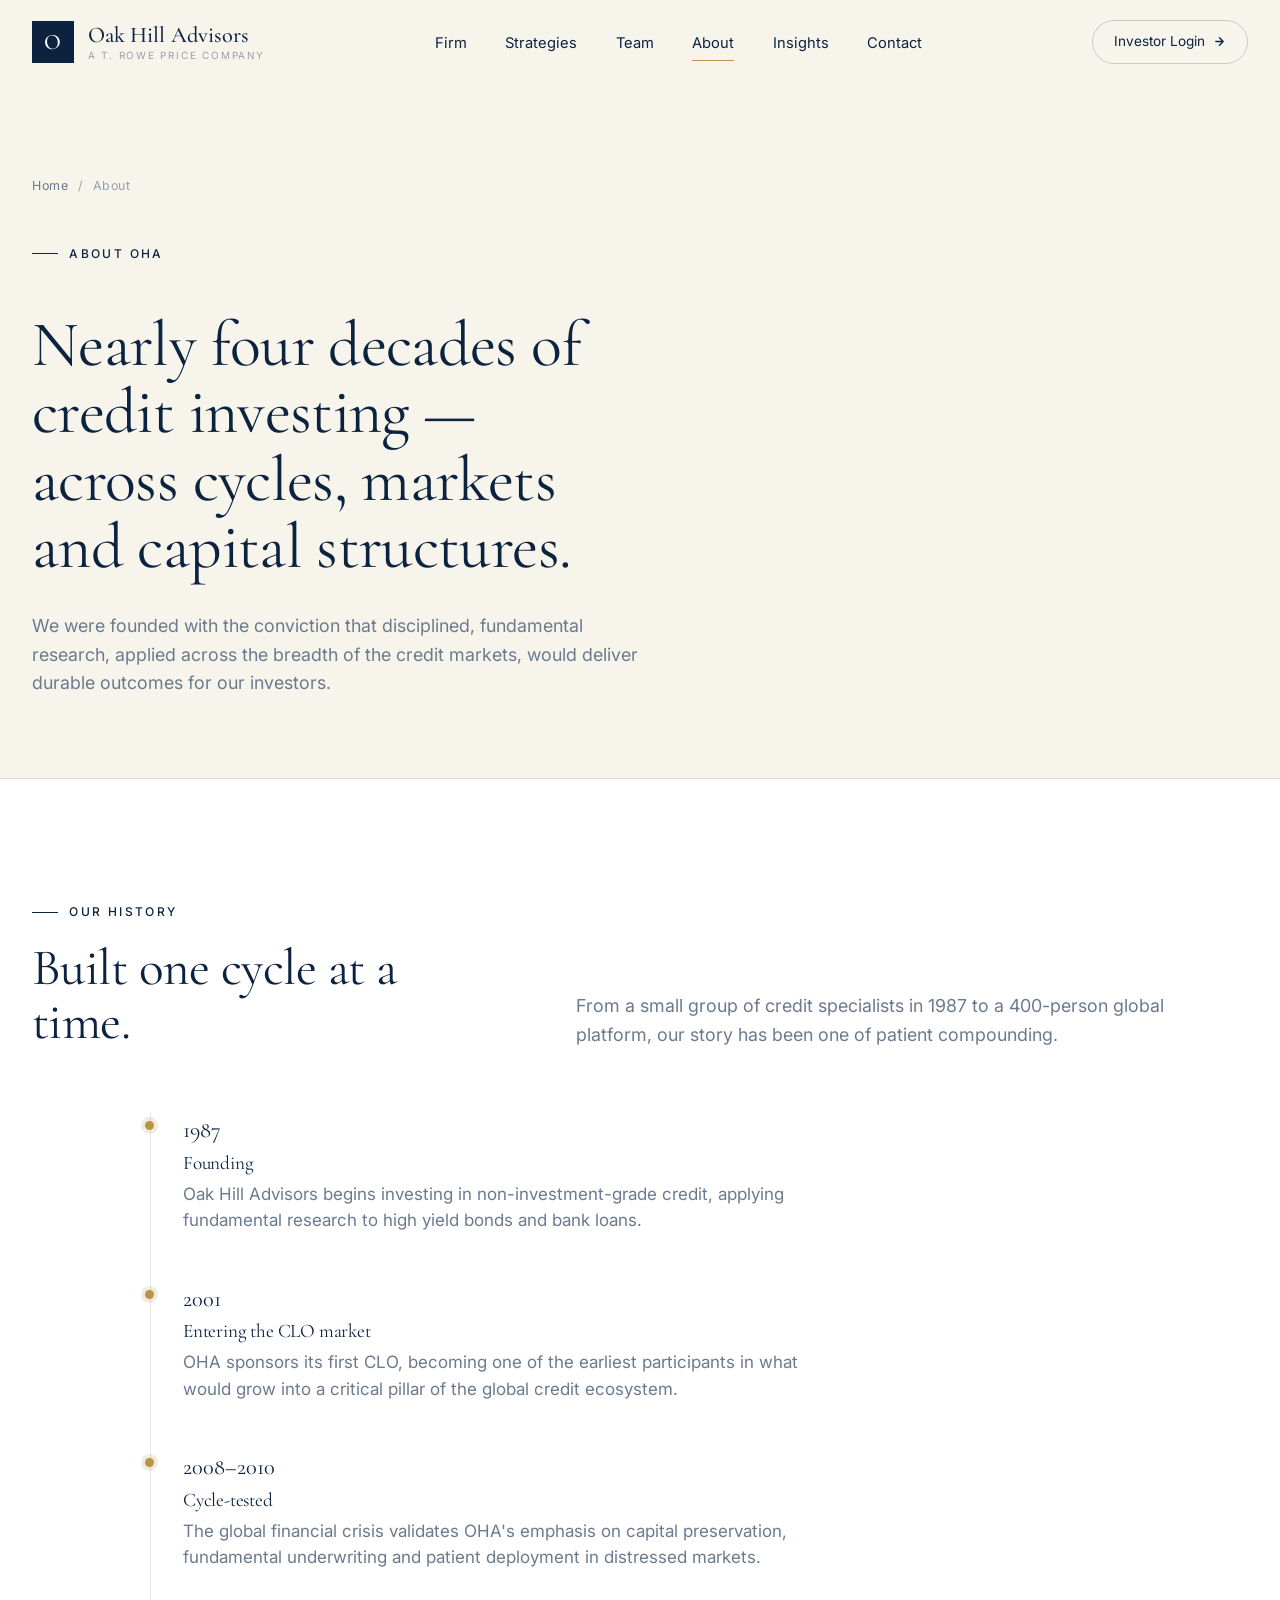
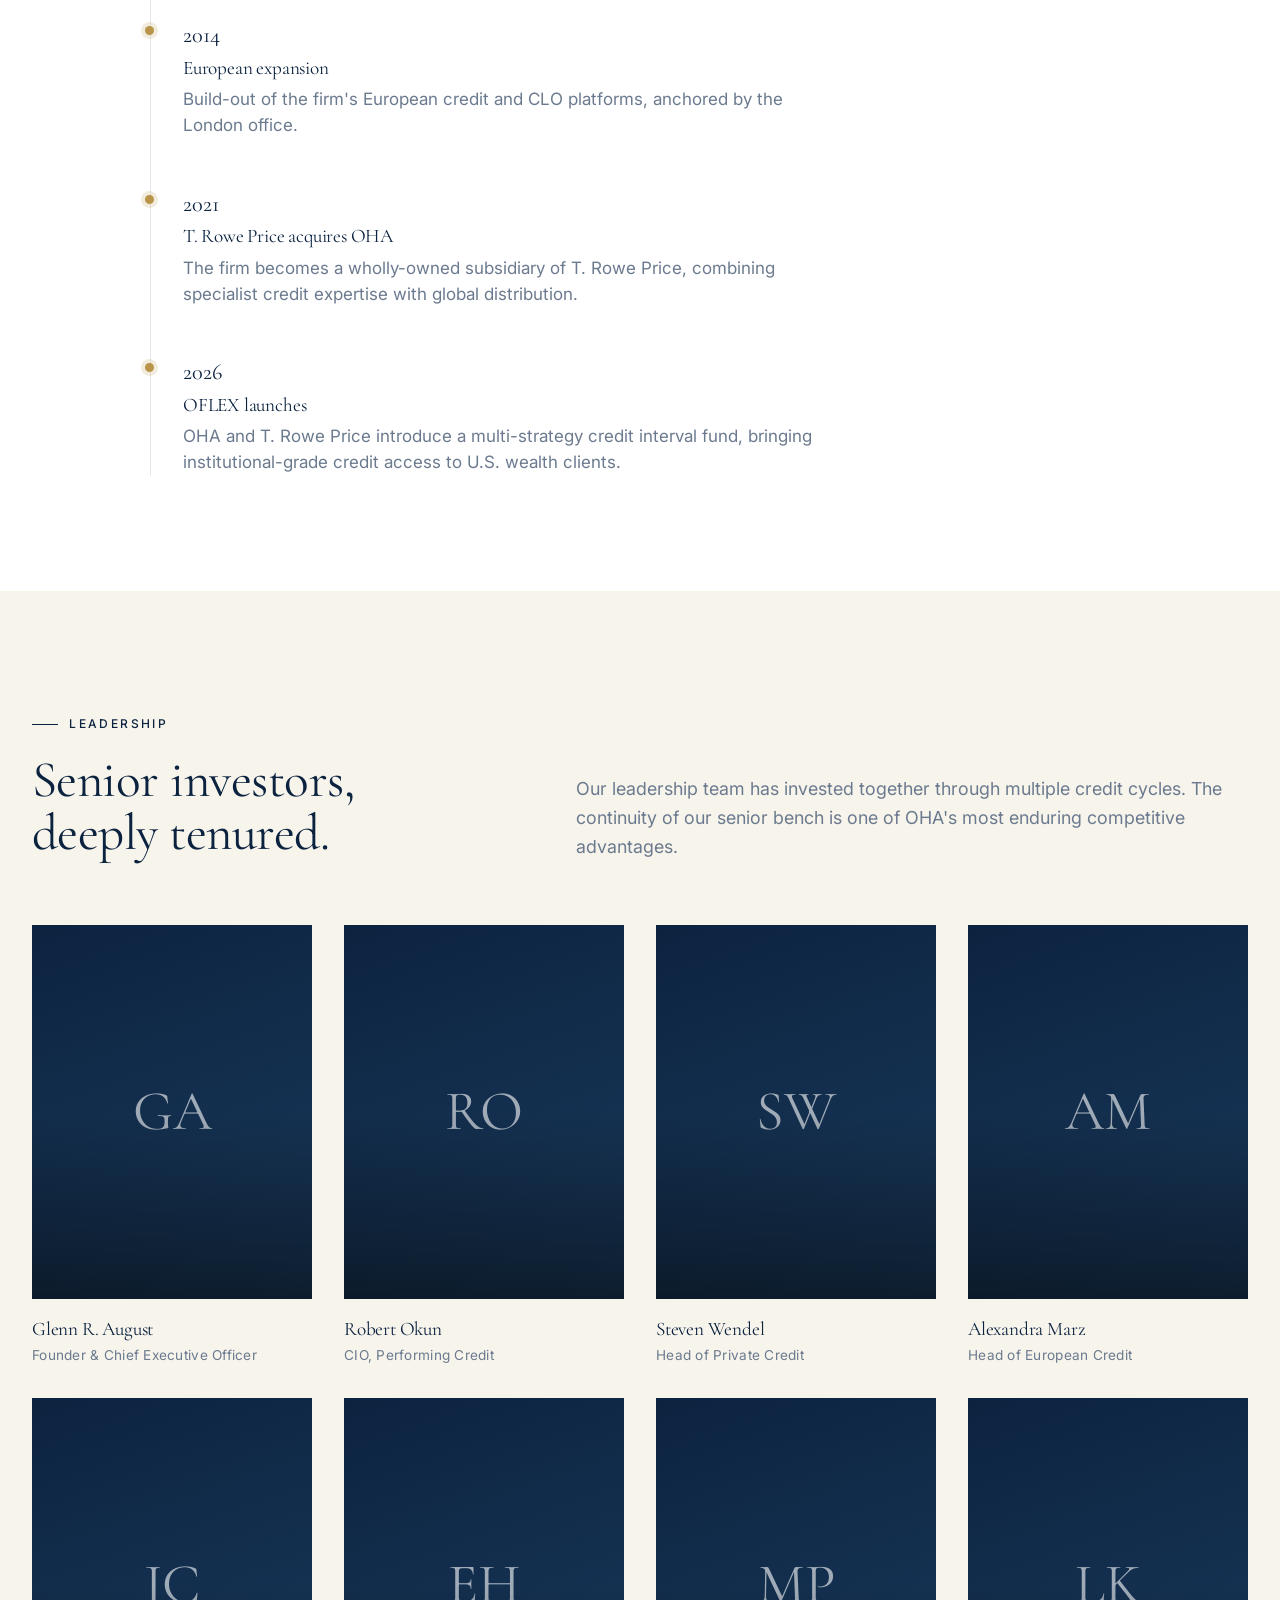
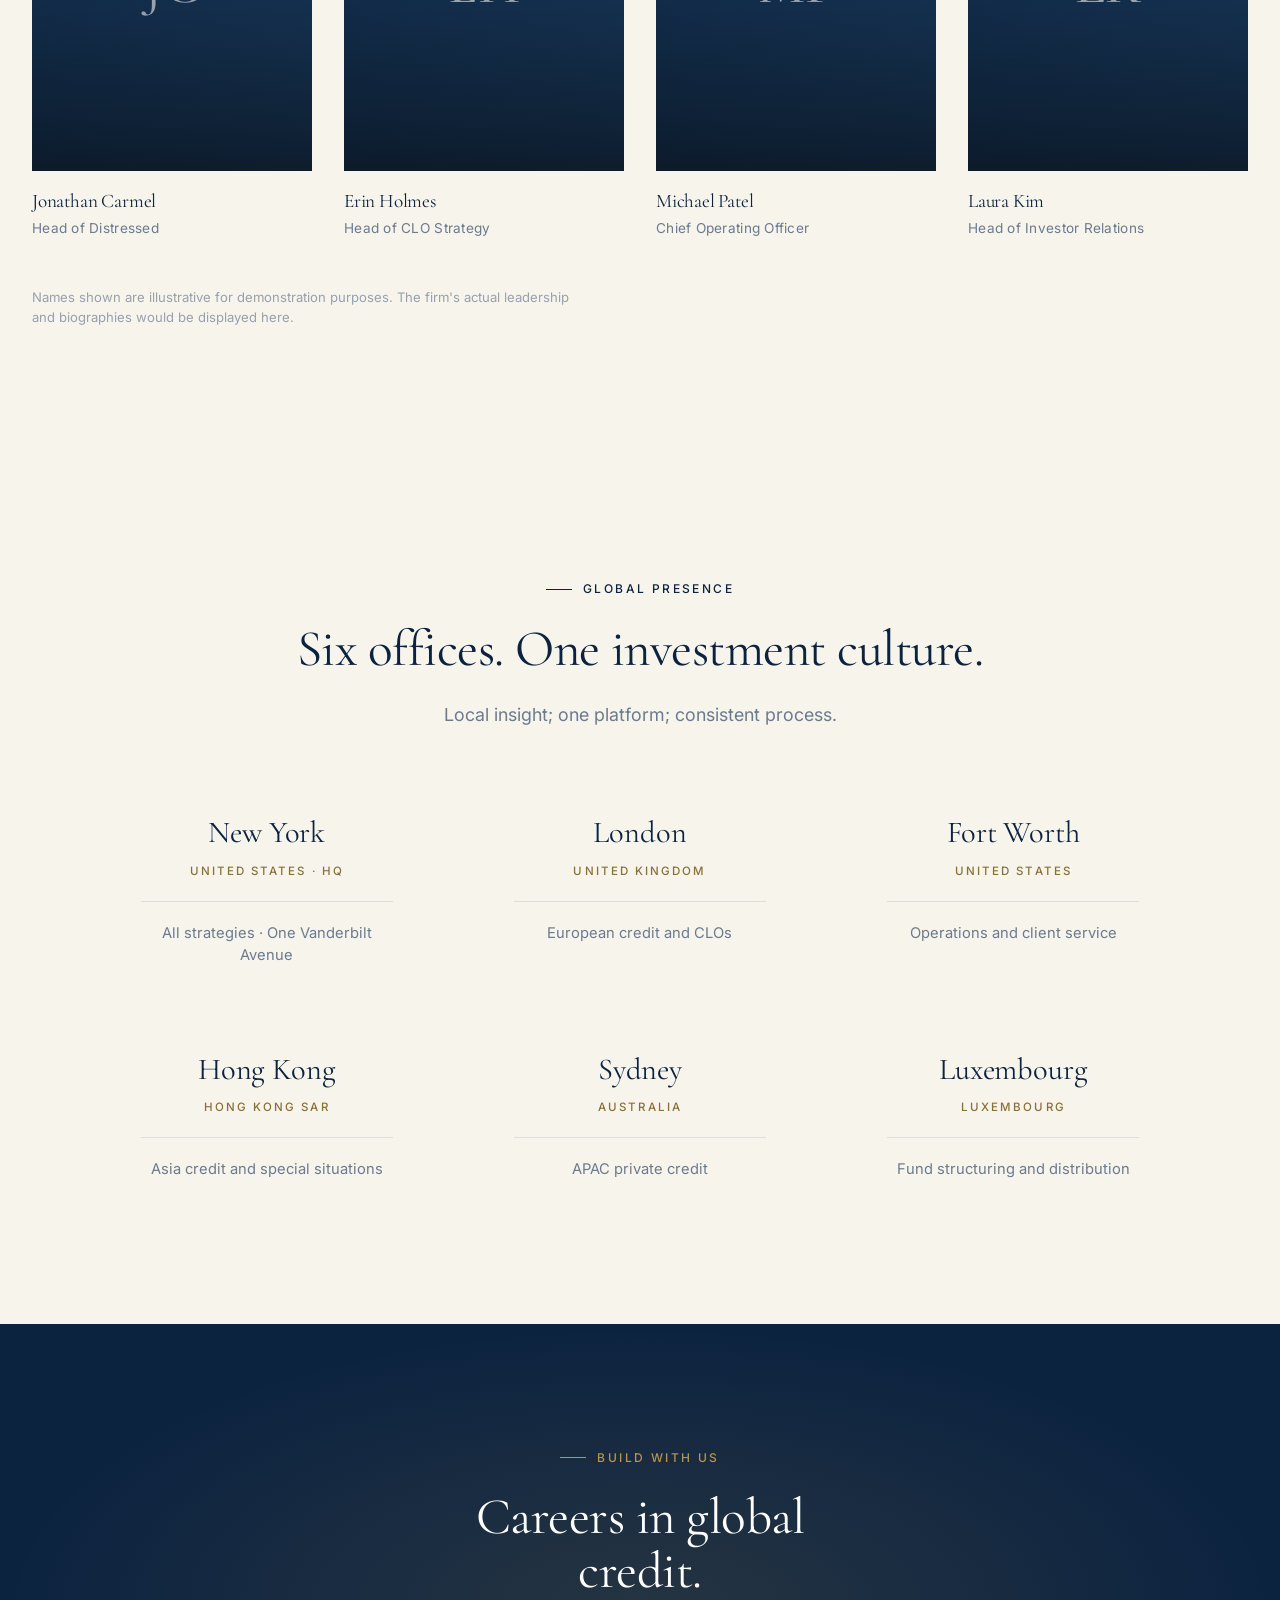
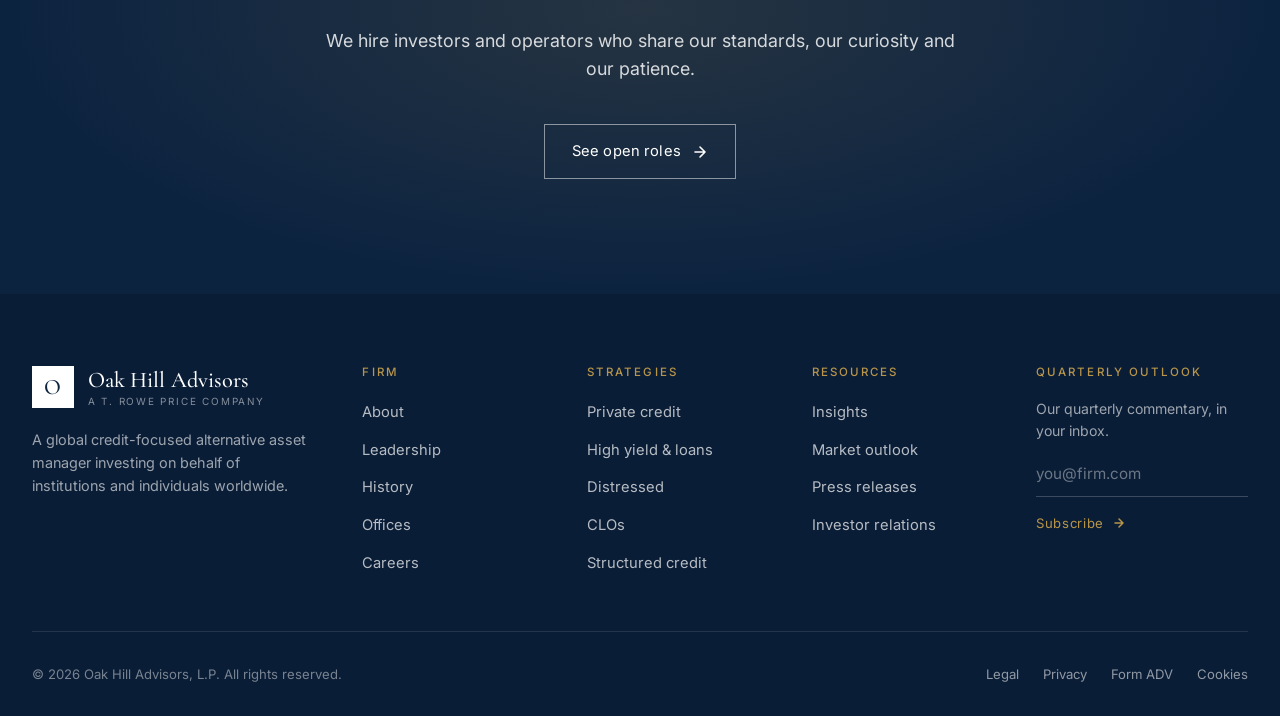
==== commit 5ef4bb02: "Add Investment Team page with search and bio lookup New team.html: directory of OHA's senior investo" ====
--- a/about.html
+++ b/about.html
@@ -29,6 +29,7 @@
       <ul class="nav-links">
         <li><a href="index.html">Firm</a></li>
         <li><a href="strategies.html">Strategies</a></li>
+        <li><a href="team.html">Team</a></li>
         <li><a href="about.html" class="active">About</a></li>
         <li><a href="insights.html">Insights</a></li>
         <li><a href="contact.html">Contact</a></li>
--- a/assets/css/styles.css
+++ b/assets/css/styles.css
@@ -1439,3 +1439,428 @@
   }
   .reveal { opacity: 1; transform: none; }
 }
+
+/* ============================================================
+   Team Page — directory + lookup
+   ============================================================ */
+
+.team-tools {
+  display: grid;
+  grid-template-columns: 1.4fr 1fr;
+  gap: 2rem;
+  align-items: end;
+  margin-bottom: 3rem;
+  padding-bottom: 2rem;
+  border-bottom: 1px solid var(--color-line);
+}
+
+.team-search {
+  position: relative;
+  display: flex;
+  align-items: center;
+}
+
+.team-search svg {
+  position: absolute;
+  left: 0;
+  width: 18px; height: 18px;
+  color: var(--color-text-subtle);
+  pointer-events: none;
+}
+
+.team-search input {
+  width: 100%;
+  padding: 0.9rem 1rem 0.9rem 2rem;
+  background: transparent;
+  border: none;
+  border-bottom: 1px solid var(--color-line-strong);
+  color: var(--color-ink);
+  font-family: var(--font-display);
+  font-size: 1.4rem;
+  font-weight: 400;
+  letter-spacing: -0.01em;
+  transition: border-color 0.2s;
+}
+
+.team-search input::placeholder {
+  color: var(--color-text-subtle);
+  font-style: italic;
+}
+
+.team-search input:focus {
+  outline: none;
+  border-bottom-color: var(--color-navy);
+}
+
+.team-search-clear {
+  position: absolute;
+  right: 0;
+  width: 28px; height: 28px;
+  display: grid; place-items: center;
+  border-radius: 50%;
+  color: var(--color-text-subtle);
+  opacity: 0;
+  transition: opacity 0.2s, background 0.2s, color 0.2s;
+  cursor: pointer;
+}
+
+.team-search-clear.is-visible { opacity: 1; }
+.team-search-clear:hover { background: var(--color-line); color: var(--color-ink); }
+
+.team-count {
+  font-size: 0.78rem;
+  letter-spacing: 0.16em;
+  text-transform: uppercase;
+  color: var(--color-text-subtle);
+  text-align: right;
+  font-weight: 500;
+}
+
+.team-count strong {
+  color: var(--color-navy);
+  font-weight: 500;
+}
+
+.team-filters {
+  display: flex;
+  flex-direction: column;
+  gap: 1rem;
+  margin-bottom: 3rem;
+}
+
+.team-filter-row {
+  display: flex;
+  align-items: center;
+  gap: 1rem;
+  flex-wrap: wrap;
+}
+
+.team-filter-row .label {
+  font-size: 0.7rem;
+  letter-spacing: 0.18em;
+  text-transform: uppercase;
+  color: var(--color-text-subtle);
+  font-weight: 500;
+  min-width: 70px;
+}
+
+.team-chip {
+  padding: 0.45rem 1rem;
+  border: 1px solid var(--color-line);
+  border-radius: 999px;
+  font-size: 0.84rem;
+  color: var(--color-text-muted);
+  transition: all 0.2s;
+  background: transparent;
+  cursor: pointer;
+}
+
+.team-chip:hover { color: var(--color-ink); border-color: var(--color-text-muted); }
+
+.team-chip.active {
+  background: var(--color-navy);
+  border-color: var(--color-navy);
+  color: #fff;
+}
+
+.team-chip .count {
+  margin-left: 0.5rem;
+  font-size: 0.72rem;
+  color: var(--color-text-subtle);
+}
+.team-chip.active .count { color: rgba(255,255,255,0.6); }
+
+/* Team grid */
+.team-grid {
+  display: grid;
+  grid-template-columns: repeat(4, 1fr);
+  gap: 2.5rem 2rem;
+}
+
+.team-member {
+  cursor: pointer;
+  text-align: left;
+  background: transparent;
+  border: none;
+  width: 100%;
+  padding: 0;
+  font-family: inherit;
+  color: inherit;
+  transition: opacity 0.3s;
+}
+
+.team-member.is-hidden { display: none; }
+.team-member.is-dimmed { opacity: 0.25; }
+
+.team-member-photo {
+  aspect-ratio: 3/4;
+  background: linear-gradient(160deg, var(--color-navy) 0%, var(--color-navy-light) 100%);
+  margin-bottom: 1.25rem;
+  position: relative;
+  overflow: hidden;
+  transition: transform 0.4s var(--ease-out);
+}
+
+.team-member:hover .team-member-photo { transform: translateY(-3px); }
+
+.team-member-photo img {
+  width: 100%; height: 100%;
+  object-fit: cover;
+  transition: transform 0.6s var(--ease-out);
+}
+
+.team-member:hover .team-member-photo img { transform: scale(1.04); }
+
+.team-member-photo::after {
+  content: '';
+  position: absolute;
+  inset: 0;
+  background: linear-gradient(180deg, transparent 55%, rgba(12, 35, 64, 0.55) 100%);
+}
+
+.team-member-photo .initials {
+  position: absolute;
+  inset: 0;
+  display: grid;
+  place-items: center;
+  font-family: var(--font-display);
+  font-size: 3.5rem;
+  color: rgba(255, 255, 255, 0.55);
+  font-weight: 400;
+}
+
+.team-member-office {
+  position: absolute;
+  bottom: 0.75rem;
+  left: 1rem;
+  right: 1rem;
+  z-index: 2;
+  font-size: 0.68rem;
+  letter-spacing: 0.16em;
+  text-transform: uppercase;
+  color: rgba(255, 255, 255, 0.92);
+  font-weight: 500;
+}
+
+.team-member h4 {
+  font-family: var(--font-display);
+  font-size: 1.3rem;
+  color: var(--color-ink);
+  font-weight: 400;
+  letter-spacing: -0.005em;
+  line-height: 1.2;
+}
+
+.team-member .role {
+  margin-top: 0.4rem;
+  font-size: 0.88rem;
+  color: var(--color-text-muted);
+  line-height: 1.4;
+}
+
+/* No-results state */
+.team-empty {
+  display: none;
+  text-align: center;
+  padding: 5rem 2rem;
+  border: 1px dashed var(--color-line);
+  background: var(--color-bg-alt);
+}
+
+.team-empty.is-visible { display: block; }
+
+.team-empty h3 {
+  font-family: var(--font-display);
+  font-size: 1.6rem;
+  color: var(--color-ink);
+  margin-bottom: 0.6rem;
+}
+
+.team-empty p { color: var(--color-text-muted); }
+
+/* Bio modal */
+.bio-modal {
+  position: fixed;
+  inset: 0;
+  z-index: 200;
+  background: rgba(12, 35, 64, 0.55);
+  backdrop-filter: blur(6px);
+  -webkit-backdrop-filter: blur(6px);
+  display: none;
+  align-items: flex-start;
+  justify-content: center;
+  padding: 4rem 1.5rem;
+  overflow-y: auto;
+  opacity: 0;
+  transition: opacity 0.25s var(--ease-out);
+}
+
+.bio-modal.is-open { display: flex; opacity: 1; }
+
+.bio-modal-panel {
+  background: #fff;
+  width: 100%;
+  max-width: 920px;
+  position: relative;
+  transform: translateY(20px);
+  transition: transform 0.4s var(--ease-out);
+  margin: auto 0;
+}
+
+.bio-modal.is-open .bio-modal-panel { transform: none; }
+
+.bio-modal-close {
+  position: absolute;
+  top: 1.25rem;
+  right: 1.25rem;
+  width: 40px; height: 40px;
+  border-radius: 50%;
+  display: grid; place-items: center;
+  background: rgba(255, 255, 255, 0.85);
+  color: var(--color-ink);
+  z-index: 3;
+  transition: background 0.2s;
+}
+
+.bio-modal-close:hover { background: #fff; }
+
+.bio-modal-grid {
+  display: grid;
+  grid-template-columns: 1fr 1.5fr;
+}
+
+.bio-modal-photo {
+  background: linear-gradient(160deg, var(--color-navy) 0%, var(--color-navy-light) 100%);
+  position: relative;
+  min-height: 480px;
+  overflow: hidden;
+}
+
+.bio-modal-photo img {
+  width: 100%; height: 100%;
+  object-fit: cover;
+}
+
+.bio-modal-photo .initials {
+  position: absolute;
+  inset: 0;
+  display: grid;
+  place-items: center;
+  font-family: var(--font-display);
+  font-size: 6rem;
+  color: rgba(255, 255, 255, 0.5);
+}
+
+.bio-modal-body {
+  padding: 3rem;
+  overflow-y: auto;
+}
+
+.bio-modal-eyebrow {
+  font-size: 0.7rem;
+  letter-spacing: 0.2em;
+  text-transform: uppercase;
+  color: var(--color-accent-deep);
+  font-weight: 500;
+  margin-bottom: 1rem;
+}
+
+.bio-modal-body h2 {
+  font-family: var(--font-display);
+  font-size: 2.2rem;
+  color: var(--color-ink);
+  font-weight: 400;
+  letter-spacing: -0.01em;
+}
+
+.bio-modal-role {
+  margin-top: 0.6rem;
+  font-size: 1rem;
+  color: var(--color-text-muted);
+  line-height: 1.4;
+}
+
+.bio-modal-meta {
+  margin-top: 1.5rem;
+  padding-top: 1.5rem;
+  border-top: 1px solid var(--color-line);
+  display: flex;
+  flex-wrap: wrap;
+  gap: 1rem 2rem;
+  font-size: 0.82rem;
+  color: var(--color-text-muted);
+}
+
+.bio-modal-meta dt {
+  font-size: 0.68rem;
+  letter-spacing: 0.16em;
+  text-transform: uppercase;
+  color: var(--color-text-subtle);
+  margin-bottom: 0.25rem;
+  font-weight: 500;
+}
+
+.bio-modal-meta dd {
+  color: var(--color-ink);
+  font-size: 0.92rem;
+}
+
+.bio-modal-meta > div { min-width: 140px; }
+
+.bio-modal-bio {
+  margin-top: 2rem;
+  font-size: 1.02rem;
+  line-height: 1.65;
+  color: var(--color-text);
+}
+
+.bio-modal-bio p + p { margin-top: 1.1rem; }
+
+.bio-modal-section {
+  margin-top: 2rem;
+  padding-top: 1.5rem;
+  border-top: 1px solid var(--color-line);
+}
+
+.bio-modal-section h5 {
+  font-size: 0.7rem;
+  letter-spacing: 0.16em;
+  text-transform: uppercase;
+  color: var(--color-text-subtle);
+  font-weight: 500;
+  margin-bottom: 0.8rem;
+}
+
+.bio-modal-section p,
+.bio-modal-section li {
+  font-size: 0.94rem;
+  color: var(--color-text);
+  line-height: 1.55;
+}
+
+.bio-modal-section ul { display: flex; flex-direction: column; gap: 0.4rem; }
+
+body.has-modal { overflow: hidden; }
+
+@media (max-width: 1080px) {
+  .team-grid { grid-template-columns: repeat(3, 1fr); }
+}
+
+@media (max-width: 980px) {
+  .team-tools { grid-template-columns: 1fr; gap: 1.25rem; }
+  .team-count { text-align: left; }
+  .team-grid { grid-template-columns: repeat(2, 1fr); gap: 2rem 1.25rem; }
+
+  .bio-modal { padding: 1.5rem; align-items: flex-start; }
+  .bio-modal-grid { grid-template-columns: 1fr; }
+  .bio-modal-photo { min-height: 320px; aspect-ratio: 4/3; }
+  .bio-modal-body { padding: 2rem; }
+}
+
+@media (max-width: 540px) {
+  .team-grid { grid-template-columns: 1fr; gap: 2rem; }
+  .team-search input { font-size: 1.1rem; }
+  .bio-modal-body { padding: 1.5rem; }
+  .bio-modal-body h2 { font-size: 1.6rem; }
+  .team-filter-row .label { min-width: auto; }
+}
